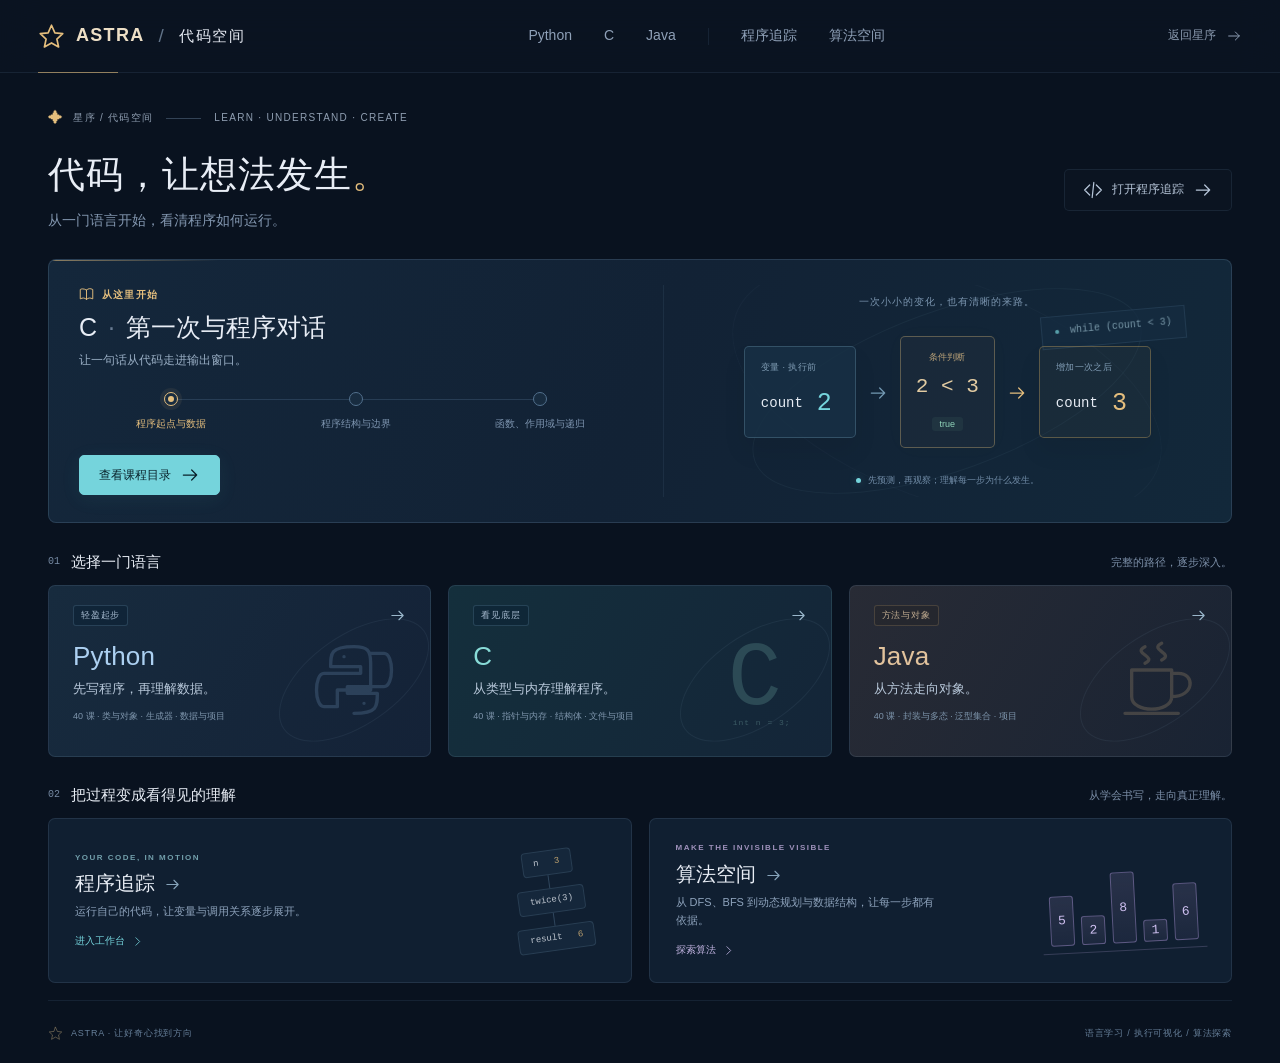
==== study/index.html @ 9f1ec838 "Publish Astra Code Space static site" ====
<!doctype html>
<html lang="zh-CN">
  <head>
    <meta charset="UTF-8" />
    <meta name="viewport" content="width=device-width, initial-scale=1" />
    <meta name="theme-color" content="#09121f" />
    <meta name="description" content="星序代码空间：沿着语言路径学习，在执行与算法可视化中理解程序。" />
    <title>代码空间 · 星序 Astra</title>
    <link rel="icon" type="image/svg+xml" href="./favicon.svg" />
    <script type="module" crossorigin src="./assets/index-DZTRa2zB.js"></script>
    <link rel="stylesheet" crossorigin href="./assets/index-Brm2Am8J.css">
  </head>
  <body>
    <a class="skip-link" href="#main-content">跳到学习内容</a>
    <div id="app"></div>
  </body>
</html>
---- study/assets/index-Brm2Am8J.css ----
:root{--bg:#09121f;--panel:#101e30;--panel-light:#16283c;--well:#0b1727;--text:#e8edf5;--soft:#b6c5d8;--muted:#8397b0;--line:#7399bf20;--cyan:#75d4dc;--mint:#91d4ba;--gold:#e4be7d;--violet:#b1a0df;--rose:#de9fbd;--sans:"Inter", "Segoe UI", "PingFang SC", "Microsoft YaHei", sans-serif;--mono:"Cascadia Code", "Consolas", "Source Code Pro", monospace}*{box-sizing:border-box}html{--lightningcss-light: ;--lightningcss-dark:initial;color-scheme:dark;scroll-behavior:smooth}body{background:var(--bg);color:var(--text);font-family:var(--sans);-webkit-font-smoothing:antialiased;margin:0;font-size:14px;line-height:1.65}button,input,select,textarea{font:inherit}button,a,input,textarea,select{-webkit-tap-highlight-color:transparent}button{cursor:pointer}button:disabled{cursor:default;opacity:.36}a{color:inherit;text-decoration:none}h1,h2,h3,p{margin:0}h1,h2,h3{font-weight:600;line-height:1.4}button{color:inherit}input,textarea,select{color:var(--text);background:var(--well);border:1px solid var(--line);border-radius:5px;outline:none;padding:10px 12px}textarea{resize:vertical}input:focus,textarea:focus,select:focus{border-color:var(--cyan);box-shadow:0 0 0 3px #68cdd513}input::placeholder,textarea::placeholder{color:#6e8199}select{cursor:pointer}pre,code{font-family:var(--mono)}pre{white-space:pre-wrap;overflow-wrap:anywhere}button:focus-visible,a:focus-visible,summary:focus-visible{outline:2px solid var(--cyan);outline-offset:4px}[hidden]{display:none!important}::selection{color:#fff;background:#5cc8d44d}::-webkit-scrollbar{width:7px;height:7px}::-webkit-scrollbar-track{background:0 0}::-webkit-scrollbar-thumb{background:#3a4e665e;border-radius:4px}::-webkit-scrollbar-thumb:hover{background:#617c9899}.icon{vertical-align:middle;flex-shrink:0;width:20px;height:20px;display:inline-block}.button{white-space:nowrap;border:1px solid #0000;border-radius:5px;justify-content:center;align-items:center;gap:9px;min-height:42px;padding:10px 18px;font-weight:500;line-height:1.3;transition:background .18s,border-color .18s,color .18s,transform .18s;display:inline-flex}.button:hover:not(:disabled){transform:translateY(-1px)}.button:active:not(:disabled){transform:translateY(0)}.primary{background:var(--cyan);border-color:var(--cyan);color:#09222b;box-shadow:0 4px 20px #53c5cd13}.primary:hover:not(:disabled){background:#8fe3e6;border-color:#8fe3e6}.quiet{border-color:var(--line);color:var(--soft);background:#ffffff03}.quiet:hover:not(:disabled){color:var(--text);background:#a3d5f008;border-color:#7aa8c563}.gold-button{background:var(--gold);border-color:var(--gold);color:#2c2415}.gold-button:hover:not(:disabled){background:#f1d297}.small{gap:6px;min-height:35px;padding:8px 11px;font-size:12px}.small .icon{width:16px;height:16px}.icon-button{border-color:var(--line);background:0 0;min-width:35px;padding:8px}.text-action,.text-link{color:var(--cyan);background:0 0;border:0;align-items:center;gap:7px;padding:0;font-size:13px;line-height:1.6;display:inline-flex}.text-action:hover,.text-link:hover{color:#b5f1f0}.text-action .icon,.text-link .icon{width:15px;height:15px}.eyebrow{letter-spacing:1.2px;color:var(--muted);text-transform:uppercase;align-items:center;gap:8px;font-size:10px;font-weight:600;display:flex}.eyebrow .icon{width:15px;height:15px}.gold{color:var(--gold)}.violet{color:var(--violet)}.truth{color:var(--mint)}.falsehood{color:var(--rose)}.muted{color:var(--muted)}.small-copy{font-size:12px}.skip-link{z-index:100;background:var(--cyan);color:#000;padding:10px;position:fixed;top:-60px;left:15px}.skip-link:focus{top:10px}.app-header{border-bottom:1px solid var(--line);z-index:30;-webkit-backdrop-filter:blur(20px);backdrop-filter:blur(20px);background:#0b1422ef;justify-content:space-between;align-items:center;gap:20px;height:73px;padding:0 38px;display:flex;position:sticky;top:0}.app-header:after{content:"";background:var(--gold);opacity:.6;width:80px;height:1px;position:absolute;bottom:-1px;left:38px}.brand{white-space:nowrap;letter-spacing:1.3px;align-items:center;gap:11px;display:flex}.brand>.icon{width:27px;height:27px;color:var(--gold)}.brand>span{color:#eddfc6;font-size:18px;font-weight:600}.brand>i{color:#617388;margin:0 3px;font-size:19px;font-style:normal;font-weight:300}.brand>strong{letter-spacing:1.5px;font-size:15px;font-weight:500}.primary-nav{align-items:center;gap:32px;height:100%;display:flex}.primary-nav>a{color:#8fa1b8;white-space:nowrap;align-items:center;gap:5px;height:100%;font-size:14px;font-weight:500;display:flex;position:relative}.primary-nav>a:hover,.primary-nav>a.active{color:var(--text)}.primary-nav>a.active:after{content:"";background:var(--cyan);height:2px;position:absolute;bottom:0;left:0;right:0}.primary-nav>a[data-nav=python].active:after{background:var(--gold)}.primary-nav>a[data-nav=java].active:after{background:#dfaa85}.primary-nav>a[data-nav=algorithms].active:after{background:var(--gold)}.nav-separator{background:var(--line);width:1px;height:17px;margin-left:0}.nav-planned{color:#768ba1;letter-spacing:0;border:1px solid #5367804f;padding:0 3px;font-size:8px;line-height:14px}.return-astra{color:#8b9bb0;white-space:nowrap;align-items:center;gap:10px;font-size:12px;display:flex}.return-astra:hover{color:var(--text)}.return-astra .icon{width:16px;height:16px}#main-content:focus{outline:none}.breadcrumb{color:#8195b0;letter-spacing:.3px;flex-wrap:wrap;align-items:center;gap:9px;font-size:11px;display:flex}.breadcrumb>a:hover{color:var(--cyan)}.breadcrumb>span:nth-child(2n){color:#42536b}.page-enter{animation:.35s both page-appear}.pane{background:var(--panel);border:1px solid var(--line);border-radius:7px;min-width:0;overflow:hidden}.pane-heading{border-bottom:1px solid var(--line);color:#c2d1e3;justify-content:space-between;align-items:center;gap:9px;min-height:47px;padding:12px 17px;font-size:12px;font-weight:500;display:flex}.pane-heading>span{align-items:center;gap:8px;display:flex}.pane-heading .icon{color:#809ab4;width:16px;height:16px}.pulse-dot{background:var(--cyan);border-radius:50%;flex-shrink:0;width:5px;height:5px;display:inline-block;box-shadow:0 0 8px #76d9e84f}.notice-inline{color:var(--gold);border-left:2px solid var(--gold);background:#d2ac6b09;align-items:center;gap:8px;margin:15px 0;padding:11px 15px;font-size:12px;display:flex}#toast{opacity:0;color:var(--text);z-index:90;pointer-events:none;background:#24364c;border:1px solid #6d9bb565;border-radius:7px;padding:13px 22px;transition:all .2s;position:fixed;bottom:30px;left:50%;transform:translate(-50%,20px);box-shadow:0 10px 35px #0005}#toast.visible{opacity:1;transform:translate(-50%)}@keyframes page-appear{0%{opacity:0;transform:translateY(7px)}to{opacity:1;transform:translateY(0)}}@keyframes data-change{0%{background:#e5bd7733;box-shadow:0 0 0 1px #e5bd7755}to{background:#dfbc7510;box-shadow:0 0 0 1px #dfbc7520}}@media (min-width:1800px){body{font-size:15px}.app-header{padding:0 60px}.primary-nav{gap:44px}}@media (max-width:1100px){.app-header{gap:15px;padding:0 20px}.primary-nav{gap:20px}.brand>strong{font-size:13px}.brand{gap:7px}.return-astra{font-size:11px}.nav-planned{display:none}}@media (max-width:800px){.app-header{padding:0 15px}.brand>strong,.brand>i{display:none}.primary-nav{gap:14px}.primary-nav>a{font-size:12px}.return-astra{display:none}}@media (prefers-reduced-motion:reduce){*,:before,:after{scroll-behavior:auto!important;transition-duration:.01ms!important;animation-duration:.01ms!important}html{scroll-behavior:auto}}.home-page{max-width:1580px;margin:auto;padding:33px 48px 0}.home-kicker{color:#8f9eb1;letter-spacing:1.3px;align-items:center;gap:9px;font-size:10px;display:flex}.tiny-star{color:var(--gold);font-size:15px}.kicker-line{opacity:.6;background:#50657c;width:35px;height:1px;margin:0 4px}.home-heading{justify-content:space-between;align-items:center;margin:18px 0 27px;display:flex}.home-heading h1{letter-spacing:1px;font-size:37px;font-weight:500}.home-heading h1>span{color:var(--gold)}.home-heading p{color:var(--muted);margin-top:8px;font-size:14px}.home-heading>.button{font-size:12px}.continue-panel{background:linear-gradient(112deg,#14273b 0%,#122235 50%,#12283a 100%);border:1px solid #88abc830;border-radius:8px;grid-template-columns:1.08fr 1fr;min-height:253px;display:grid;position:relative;overflow:hidden}.continue-panel:before{content:"";background:linear-gradient(90deg,#e4be7d96,#0000);width:170px;height:1px;position:absolute;top:0;left:0}.continue-copy{padding:27px 30px}.continue-copy h2{margin-top:7px;font-size:25px;font-weight:500}.continue-copy h2>span{color:#687b92;padding:0 4px;font-weight:300}.continue-copy>p{color:#99aec4;margin-top:6px;font-size:12px}.learning-progress{max-width:555px;margin:21px 0 23px;display:flex}.path-node{color:#7d94af;white-space:nowrap;flex-direction:column;flex:1;align-items:center;gap:10px;font-size:10px;display:flex;position:relative}.path-node:before{content:"";background:#47637f66;height:1px;position:absolute;top:7px;left:50%;right:-50%}.path-node:last-child:before{display:none}.path-node.current{color:var(--gold)}.path-node:hover{color:var(--text)}.path-dot{z-index:1;background:#182c40;border:1px solid #52708d;border-radius:50%;justify-content:center;align-items:center;width:14px;height:14px;display:flex}.current .path-dot{border-color:var(--gold);box-shadow:0 0 0 4px #dfbd7413}.path-dot i{background:var(--gold);border-radius:50%;width:6px;height:6px}.continue-copy>.button{min-height:38px;padding:9px 19px;font-size:12px}.continue-copy>.text-link{color:#94a9bd;margin-left:18px;font-size:11px}.hero-visual{border-left:1px solid #81a7c518;flex-direction:column;justify-content:center;align-items:center;gap:25px;margin:25px 0;padding:8px 20px;display:flex;position:relative;overflow:hidden}.visual-caption{letter-spacing:1px;color:#7a94ae;z-index:2;font-size:10px}.floating-code{font-family:var(--mono);color:#a2c6d6;opacity:.7;background:#142b40;border:1px solid #6e9abc35;padding:7px 13px;font-size:10px;position:absolute;top:26px;right:45px;transform:rotate(-5deg)}.code-dot{background:var(--cyan);border-radius:50%;width:4px;height:4px;margin-right:5px;display:inline-block}.hero-flow{z-index:1;align-items:center;gap:12px;display:flex}.flow-value{background:#183145cf;border:1px solid #729db452;border-radius:5px;min-width:112px;padding:13px 16px;box-shadow:0 14px 24px #0001}.flow-value>small{color:#819db5;letter-spacing:.4px;margin-bottom:8px;font-size:9px;display:block}.flow-value>b{font-family:var(--mono);align-items:center;gap:14px;font-size:14px;font-weight:400;display:flex}.flow-value em{color:var(--cyan);font-size:25px;font-style:normal;font-weight:500}.next-value{background:#a78b4f0c;border-color:#b79a5b6b}.next-value em{color:var(--gold)}.flow-condition{text-align:center;background:#e4be7d08;border:1px solid #e1bf7b57;border-radius:5px;min-width:95px;padding:13px 15px;box-shadow:0 0 25px #e4be7d05}.flow-condition small{color:#b8a078;font-size:9px;display:block}.flow-condition>b{color:#e2cba2;font-size:21px;font-family:var(--mono);margin:6px 0;font-weight:500;display:block}.flow-condition>span{color:var(--mint);background:#83c7b012;border-radius:3px;padding:2px 8px;font-size:9px}.flow-connector{color:#7399b3}.flow-connector.gold{color:var(--gold)}.hero-flow-bottom{color:#718ca7;z-index:1;align-items:center;gap:7px;font-size:9px;display:flex}.orbit{pointer-events:none;border:1px solid #94b8cf10;border-radius:50%;width:410px;height:160px;position:absolute;transform:rotate(-20deg)}.orbit-two{border-color:#94b8cf08;width:450px;height:220px;transform:rotate(20deg)}.home-section{margin-top:28px}.section-heading{justify-content:space-between;align-items:center;margin-bottom:13px;display:flex}.section-heading h2{align-items:center;gap:11px;font-size:15px;font-weight:500;display:flex}.section-heading h2>span{font-family:var(--mono);color:#768aa3;font-size:10px}.section-heading p{color:#7b8ea7;font-size:11px}.language-cards{grid-template-columns:repeat(3,1fr);gap:17px;display:grid}.language-card{background:linear-gradient(120deg,#16273a 0%,#132136 100%);border:1px solid #87a9c725;border-radius:7px;min-height:172px;padding:19px 24px;transition:transform .2s,border-color .2s,box-shadow .2s;position:relative;overflow:hidden}.language-card:hover{border-color:#81bdd278;transform:translateY(-4px);box-shadow:0 10px 30px #0002}.language-card.python{background:linear-gradient(120deg,#172b3e,#142237)}.language-card.java{background:linear-gradient(120deg,#282b35,#192333)}.language-card.c{background:linear-gradient(120deg,#142f3c,#142538)}.language-card-top{z-index:2;justify-content:space-between;align-items:center;display:flex;position:relative}.language-card-top>.icon{color:#9bb8cc;width:17px;height:17px}.language-tag{letter-spacing:.8px;color:#a9bdd2;background:#08203266;border:1px solid #7296b540;border-radius:3px;padding:2px 7px;font-size:9px;display:inline-block}.java .language-tag{color:#c1ac91;background:#28251e44;border-color:#b296693d}.language-card h3{letter-spacing:.2px;z-index:1;margin-top:12px;font-size:26px;font-weight:500;position:relative}.language-card.python h3{color:#acd0f1}.language-card.c h3{color:#88dbd7}.language-card.java h3{color:#e2c39d}.language-card>p{color:#b8c8da;z-index:1;margin-top:3px;font-size:13px;position:relative}.card-detail{color:#7e95ac;z-index:1;margin-top:10px;font-size:9px;display:block;position:relative}.card-graphic{pointer-events:none;color:#83aeda35;justify-content:center;align-items:center;width:132px;height:130px;display:flex;position:absolute;bottom:11px;right:10px}.card-graphic>.icon{stroke-width:1px;width:80px;height:80px}.java .card-graphic{color:#d2b28138}.c-letter{font-size:90px;font-family:var(--mono);color:#7cbfb43b;font-weight:500;line-height:1;position:relative}.c-letter>span{letter-spacing:1px;white-space:nowrap;color:#8ac1bb55;font-size:8px;position:absolute;bottom:-2px;left:5px}.graphic-orbit{border:1px solid #8ebaca15;border-radius:50%;position:absolute;inset:20px -20px;transform:rotate(-35deg)}.tools-section{margin-top:27px}.tool-cards{grid-template-columns:1fr 1fr;gap:17px;display:grid}.tool-card{background:#101f31;border:1px solid #84a5c126;border-radius:7px;justify-content:space-between;align-items:center;min-height:147px;padding:22px 26px;transition:border-color .2s,background .2s;display:flex;position:relative;overflow:hidden}.tool-card:hover{background:#14273b;border-color:#8cacd05a}.tool-card .eyebrow{letter-spacing:1.5px;font-size:8px}.trace-tool .eyebrow{color:#729fab}.algo-tool .eyebrow{color:#9e91bb}.tool-card h3{margin:5px 0;font-size:20px;font-weight:500}.tool-card h3>.icon{color:#87a4bb;width:17px;height:17px;margin-left:9px}.tool-card p{color:#8ea3bc;max-width:260px;font-size:11px}.tool-link{color:var(--cyan);align-items:center;gap:6px;margin-top:13px;font-size:10px;display:inline-flex}.tool-link>.icon{width:13px;height:13px}.algo-tool .tool-link{color:#c1b3e0}.mini-trace-art{opacity:.8;font-family:var(--mono);flex-direction:column;align-items:center;gap:0;margin:0 14px 0 8px;display:flex;transform:rotate(-8deg)}.mini-trace-art>span{white-space:nowrap;background:#24415755;border:1px solid #7398b540;border-radius:4px;padding:4px 11px;font-size:9px}.mini-trace-art>span>b{color:var(--gold);margin-left:10px;font-weight:500}.mini-trace-art>i{background:#749cbb66;width:1px;height:13px}.mini-bars{border-bottom:1px solid #a294c144;align-items:flex-end;gap:7px;min-width:150px;height:100px;margin-left:14px;padding:0 8px 7px;display:flex;transform:rotate(-3deg)}.mini-bars>span{height:var(--bar-h);width:24px;font-family:var(--mono);color:#cfc0f1;background:linear-gradient(#8b7cac33,#6f649122);border:1px solid #bca2e85f;border-radius:3px;justify-content:center;align-items:center;font-size:13px;transition:transform .4s;display:flex}.tool-card:hover .mini-bars>span{transition-delay:var(--delay);transform:translateY(-5px)}.home-footer{border-top:1px solid var(--line);letter-spacing:.8px;color:#667f99;justify-content:space-between;align-items:center;gap:20px;margin-top:17px;padding:25px 0 22px;font-size:9px;display:flex}.home-footer>span{align-items:center;gap:8px;display:flex}.home-footer .icon{color:#b19b7580;width:15px;height:15px}@media (min-width:1800px){.home-page{padding-top:45px}.home-heading{margin:24px 0 33px}.continue-panel{min-height:275px}.continue-copy{padding:32px 36px}.language-card{min-height:188px}.tool-card{min-height:170px}.home-section{margin-top:33px}}@media (max-width:1200px){.home-page{padding:28px 28px 0}.hero-visual{padding:8px 12px}.flow-value{min-width:85px;padding:11px}.flow-condition{min-width:78px;padding:10px}.hero-flow{gap:6px}.flow-connector .icon{width:16px}.continue-copy{padding:24px}.continue-copy>.text-link{margin-left:10px}.card-graphic{right:-20px}.mini-bars{gap:5px;min-width:120px}.tool-card{padding:20px}.floating-code{top:10px;right:20px}}@media (max-width:960px){.continue-panel{grid-template-columns:1.1fr .9fr}.hero-flow{transform:scale(.85)}.hero-visual{gap:20px;padding:0}.visual-caption{font-size:8px}.floating-code{display:none}.hero-flow-bottom{font-size:8px}.home-heading h1{font-size:31px}.home-page{padding:26px 22px 0}.language-card{padding:18px}.card-graphic{opacity:.7}.mini-bars{display:none}.tool-card p{font-size:11px}}.lesson-shell{grid-template-columns:minmax(0,1fr);align-items:start;max-width:1480px;min-height:calc(100vh - 73px);margin:auto;padding:clamp(16px,2.5vw,36px);display:grid}.lesson-shell.comparison-open{grid-template-columns:minmax(0,1fr) 340px;gap:24px}.lesson-page{min-width:0;padding-top:5px}.lesson-title-row{justify-content:space-between;align-items:center;gap:15px;margin-top:20px;display:flex}.lesson-title-row h1{letter-spacing:.5px;margin-top:6px;font-size:29px;font-weight:500}.lesson-title-row p{color:#8ca1b9;margin-top:7px;font-size:12px}.lesson-title-row .eyebrow{color:#80b9c7;font-size:9px}.compare-open{min-height:35px;padding:8px 12px;font-size:11px}.compare-open .icon{width:15px;height:15px}.lesson-tabs{border-bottom:1px solid var(--line);align-items:center;gap:20px;min-height:41px;margin:25px 0 19px;display:flex}.lesson-tabs>button{color:#627e99;font-family:var(--mono);background:0 0;border:0;border-bottom:2px solid #0000;align-items:center;gap:8px;padding:10px 1px 11px;font-size:10px;display:flex}.lesson-tabs>button>span{font-family:var(--sans);color:#93a8be;font-size:12px}.lesson-tabs>button.selected{border-color:var(--gold);color:#e4be7d}.lesson-tabs>button.selected>span{color:#e9d4b0}.lesson-introduction{border:1px solid var(--line);background:linear-gradient(135deg,#132b3e,#152236);border-radius:7px;min-height:425px;padding:35px}.lesson-introduction h2{max-width:600px;margin-top:20px;font-size:24px;line-height:1.8}.lesson-introduction p{color:var(--soft);max-width:720px;margin-top:20px;font-size:14px;line-height:2}.understand-sequence{color:#819fb7;align-items:center;gap:16px;margin:35px 0;font-size:11px;display:flex}.understand-sequence>span{align-items:center;gap:8px;display:flex}.understand-sequence>.icon{width:15px;height:15px}.understand-sequence>span>.icon{width:20px;height:20px;color:var(--cyan)}.lesson-experiment{background:#6eb9c106;border-left:2px solid #6eb9c15c;flex-wrap:wrap;align-items:center;gap:15px;margin-top:16px;padding:16px 19px;display:flex}.lesson-experiment>span{color:#8ac0c7;flex-shrink:0;align-items:center;gap:7px;font-size:10px;display:flex}.lesson-experiment>span>.icon{width:14px;height:14px}.lesson-experiment>p{color:#9aadc2;flex:1;min-width:230px;font-size:11px}.lesson-experiment>.text-action{font-size:10px}.lesson-footer{border-top:1px solid var(--line);align-items:center;gap:12px;margin-top:25px;padding-top:20px;display:flex}.lesson-footer>span{color:#607d98;font-size:9px}.lesson-footer>a{margin-left:auto;font-size:11px}.mark-understood{min-height:36px;font-size:11px}.mark-understood .icon{color:#8cb8aa;width:14px;height:14px}.mark-understood[aria-pressed=true]{color:var(--mint);background:#84c3aa08;border-color:#84c3aa50}.prediction-card{background:#bfa16d08;border:1px solid #b89e703b;border-radius:6px;margin-bottom:17px;padding:17px 19px}.prediction-card>div:first-child{align-items:flex-start;gap:12px;display:flex}.prediction-card>div>.icon{color:var(--gold);width:18px;height:18px}.prediction-card b{color:#dbc69e;font-size:12px;font-weight:500}.prediction-card p{color:#a6b6c8;margin-top:4px;font-size:12px}.prediction-card>label{color:#9caec2;align-items:center;gap:17px;margin-top:13px;font-size:11px;display:flex}.prediction-input{flex:1;max-width:440px;padding:8px 11px;font-size:12px}.prediction-feedback{color:var(--soft);align-items:center;gap:13px;margin-top:9px;font-size:11px;display:flex}.prediction-feedback .icon{width:13px;height:13px;margin-right:5px}.prediction-feedback>code{color:var(--gold);font-size:11px}.comparison-drawer{background:#112236;border:1px solid #6fa8b954;border-radius:7px;min-width:0;position:sticky;top:101px;overflow:hidden}.comparison-header{padding:22px 21px 16px;position:relative}.comparison-header>.button{color:#86a0b8;border:none;position:absolute;top:13px;right:13px}.comparison-header .eyebrow{color:#728da5;letter-spacing:1.5px;font-size:8px}.comparison-header h2{letter-spacing:1px;margin-top:11px;font-size:23px;font-weight:500;line-height:1.7}.comparison-language-tabs{gap:6px;padding:0 19px 17px;display:flex}.comparison-language-tabs>button{border:1px solid var(--line);color:#8fa6be;background:#162c40;border-radius:4px;align-items:center;gap:5px;padding:8px 9px;font-size:10px;display:flex}.comparison-language-tabs>button>.icon{width:13px;height:13px}.comparison-language-tabs>button>b{font-size:15px;font-weight:500;line-height:14px}.comparison-language-tabs>button.selected{color:var(--cyan);background:#75d4dc0b;border-color:#75d4dc77}.comparison-code{border-top:1px solid var(--line);border-bottom:1px solid var(--line);background:#0a1828;max-height:350px;overflow:auto}.comparison-code .cm-editor{font-size:11px!important}.comparison-code .cm-gutters{font-size:10px}.comparison-code .cm-content{padding-top:15px;padding-bottom:15px}.comparison-code .cm-line{padding-left:0;padding-right:12px}.comparison-explanation{padding:20px}.comparison-explanation .eyebrow{letter-spacing:.5px;font-size:9px}.comparison-explanation p{color:#b3c4d6;margin-top:10px;font-size:11px;line-height:2}.comparison-explanation hr{border:0;border-top:1px solid var(--line);margin:20px 0}.comparison-footnote{color:#6e899f;margin:0 20px 22px;font-size:10px;line-height:1.9}.comparison-footnote .icon{color:#b5a17d;width:12px;height:12px;margin-right:5px}@media (min-width:1800px){.lesson-title-row h1{font-size:33px}.comparison-drawer{top:109px}}@media (max-width:1250px){.comparison-open .lesson-page:after{content:"";z-index:25;pointer-events:none;background:#0003;position:fixed;inset:73px 0 0}.lesson-footer>span{display:none}}@media (max-width:1000px){.lesson-title-row h1{font-size:26px}.lesson-tabs{gap:16px}}.trace-page{max-width:1900px;margin:auto;padding:30px 35px 15px}.trace-page-heading{justify-content:space-between;align-items:flex-end;gap:20px;margin-bottom:22px;display:flex}.trace-page-heading h1{letter-spacing:.5px;margin-top:13px;font-size:27px;font-weight:500}.trace-page-heading p{color:#819ab3;margin-top:7px;font-size:12px}.trace-context{align-items:flex-end;gap:12px;display:flex}.trace-context>label{color:#7e94ad;flex-direction:column;gap:7px;font-size:9px;display:flex}.trace-context select{background:#101f31;min-height:35px;padding:8px 28px 8px 10px;font-size:11px}.trace-context>.button{min-height:35px;padding:8px 13px;font-size:11px}.trace-context>.button .icon{width:14px;height:14px}.execution-toolbar{justify-content:space-between;align-items:center;gap:10px;min-height:39px;margin-bottom:12px;display:flex}.toolbar-caption{white-space:nowrap;color:#9bb0c7;align-items:center;gap:8px;font-size:11px;display:flex}.toolbar-caption>.icon{color:#80b8c7;width:17px;height:17px}.runtime-language{font-size:9px;font-family:var(--mono);color:#9ac4d3;background:#7cabc309;border:1px solid #7cabc33d;border-radius:3px;margin-left:8px;padding:2px 7px}.run-status{color:#7f98b2;overflow-wrap:anywhere;flex:1;margin-left:7px;font-size:10px;line-height:1.7}.run-status.has-error{color:var(--rose)}.run-actions{align-items:center;gap:7px;display:flex}.key-hint{font-family:var(--mono);opacity:.6;padding-left:7px;font-size:8px;display:inline-block}.execution-grid{grid-template-columns:minmax(280px,34fr) minmax(320px,44fr) minmax(210px,22fr);align-items:stretch;gap:13px;display:grid}.execution-grid>.pane{min-height:490px}.source-pane{background:#0c192a;flex-direction:column;display:flex}.code-editor-host{flex:1;min-height:260px;position:relative;overflow:hidden}.code-editor-host>.cm-editor{height:100%;min-height:260px;max-height:610px}.code-editor-host .cm-scroller{overflow:auto!important}.cm-editor{outline:none!important}.cm-editor.cm-focused{outline:none}.cm-editor .cm-line.execution-line{position:relative}.cm-editor .execution-before{background:#dfbe7513;box-shadow:inset 2px 0 #e4be7d}.cm-editor .execution-after{background:#75d4dc0e;box-shadow:inset 2px 0 #75d4dc}.cm-editor .execution-end{background:#8bd1b70b;box-shadow:inset 2px 0 #8bd1b766}.cm-editor .execution-before:before{content:"›";color:var(--gold);font-size:16px;position:absolute;left:-15px}.source-input{border-top:1px solid var(--line);background:#102033;padding:13px 16px 15px}.source-input>label{color:#a4b7cc;align-items:center;gap:10px;margin-bottom:8px;font-size:11px;display:flex}.source-input>label>span{color:#5e7c98;font-size:9px}.stdin{font-family:var(--mono);resize:vertical;background:#0c1829;width:100%;min-height:40px;max-height:140px;padding:8px 10px;font-size:13px;line-height:1.5;display:block}.runtime-pane{background:radial-gradient(at 60% 30%,#1b3348 0%,#14283b 40%,#112336 90%);flex-direction:column;display:flex}.runtime-pane>.pane-heading{background:#142b3e88}.scope-badge{font-size:9px;font-weight:400;color:#88adbb!important}.runtime-canvas{background-image:radial-gradient(#96bfd714 .7px,#0000 .7px);background-size:18px 18px;flex:1;min-height:300px;padding:27px 20px 55px;transition:opacity .2s;position:relative;overflow:auto}.runtime-canvas.stale{opacity:.45}.runtime-empty{text-align:center;flex-direction:column;justify-content:center;align-items:center;height:100%;min-height:320px;padding:0 15px;display:flex}.runtime-empty h3{color:#b5c7d8;letter-spacing:1px;margin-top:18px;font-size:16px;font-weight:400}.runtime-empty p{color:#6e8ca5;margin-top:12px;font-size:11px;line-height:2.1}.empty-orbit{justify-content:center;align-items:center;width:160px;height:135px;display:flex;position:relative}.empty-orbit:before{content:"";border:1px solid #719ab527;border-radius:50%;position:absolute;inset:10px 0;transform:rotate(-28deg)}.empty-orbit:after{content:"";border:1px solid #719ab51b;border-radius:50%;position:absolute;inset:30px -20px;transform:rotate(28deg)}.empty-orbit>.icon{stroke-width:1px;color:#9fb7c959;width:50px;height:50px}.empty-node{color:#9bb8c7;font-size:9px;font-family:var(--mono);z-index:1;background:#1c364a;border:1px solid #789fba45;border-radius:4px;padding:4px 11px;position:absolute}.empty-node.n1{top:13px;left:-5px}.empty-node.n2{color:#c9b88c;background:#3a3c34;border-color:#bca57245;bottom:7px;right:0}.run-summary{border-top:1px solid var(--line);color:#7490aa;background:#0f2033;gap:10px;min-height:45px;padding:12px 16px;font-size:9px;display:block;overflow:hidden}.run-summary:empty{display:none}.run-outcome{align-items:center;gap:10px;min-width:0;display:flex}.run-outcome code{white-space:pre-wrap;max-width:60%;max-height:70px;color:var(--soft);font-size:12px;overflow:auto}.run-diagnostics{border-top:1px solid var(--line);color:var(--rose);width:100%;margin-top:12px;padding-top:10px}.run-diagnostics summary{cursor:pointer;font-size:11px}.run-diagnostics pre{white-space:pre-wrap;max-height:230px;font-size:11px;line-height:1.7;overflow:auto}.runtime-engine-note{border:1px solid var(--line);color:#809fb9;background:#14283a;border-bottom:0;justify-content:space-between;align-items:center;gap:20px;padding:10px 17px;font-size:10px;display:flex;position:relative}.runtime-engine-note a{color:var(--cyan)}.runtime-engine-note details{margin-left:auto}.runtime-engine-note summary{cursor:pointer;white-space:nowrap;color:#a0b6c9}.runtime-engine-note details[open]>p{z-index:12;color:#a9c4d6;background:#192f44;border:1px solid #75d4dc66;width:min(480px,95vw);margin:0;padding:18px 20px;font-size:12px;line-height:1.9;position:absolute;top:100%;right:0;box-shadow:0 10px 35px #0008}.run-summary>code{color:#c9d9e5;white-space:pre-wrap;max-width:60%;max-height:55px;font-size:12px;overflow:auto}.success-pill,.error-pill{color:var(--mint);white-space:nowrap;border:1px solid #88bfa42d;border-radius:3px;margin-left:auto;padding:2px 5px;font-size:8px;display:inline-block}.error-pill{color:var(--rose);border-color:#bd81a33d}.stale-message{color:var(--gold);background:#e4be7d09;border-bottom:1px solid #e4be7d1c;align-items:center;gap:7px;padding:10px 13px;font-size:10px;display:flex}.stale-message>.icon{width:13px;height:13px}.scope-connection-caption{color:#708da5;justify-content:center;align-items:center;gap:7px;margin-bottom:25px;font-size:9px;display:flex}.scope-connection-caption>.icon{width:13px;height:13px}.scope-graph{justify-content:center;align-items:flex-start;gap:8px;min-width:0;display:flex}.scope-card{background:#182f43;border:1px solid #86a9c448;border-radius:6px;flex:1;min-width:165px;max-width:430px;overflow:hidden;box-shadow:0 9px 30px #0001}.scope-card.new-scope{animation:.3s both scope-enter}.scope-card.active-scope{background:linear-gradient(145deg,#3b3b342c,#1c3346);border-color:#d2b47c60}.scope-card>header{background:#28405555;border-bottom:1px solid #7c9db729;align-items:center;gap:7px;padding:13px;display:flex}.scope-card>header>h3{font-family:var(--mono);color:#b2dbe3;overflow-wrap:anywhere;font-size:14px;font-weight:400}.active-scope>header>h3{color:#e0c590}.scope-card>header>small{color:#6c8ca4;white-space:nowrap;margin-left:auto;font-size:7px}.scope-dot{background:#7eaab7;border-radius:50%;flex-shrink:0;width:4px;height:4px}.active-scope .scope-dot{background:var(--gold);box-shadow:0 0 10px #e4be7d22}.scope-variables{flex-direction:column;gap:9px;padding:10px;display:flex}.data-variable{background:#0c1e3066;border:1px solid #729ab221;border-radius:5px;min-width:0;padding:9px 11px}.data-variable.is-changed{animation:.9s forwards data-change}.data-variable:has(.array-data-cell){flex-basis:100%}.scope-variables{flex-wrap:wrap}.variable-label{flex-wrap:wrap;align-items:center;gap:8px;margin-bottom:6px;display:flex}.variable-label>span{font-family:var(--mono);color:#c5d9e7;text-overflow:ellipsis;white-space:nowrap;flex-shrink:0;max-width:100%;font-size:12px;overflow:hidden}.variable-label>small{font-family:var(--mono);color:#7798ab;background:#64889b15;border:1px solid #7c9fa21b;border-radius:3px;padding:0 4px;font-size:10px}.variable-label .object-id{color:#577a94;background:0 0;border:0;margin-left:auto;font-size:7px}.variable-value{overflow-wrap:anywhere;flex-wrap:wrap;align-items:center;gap:8px;line-height:1.6;display:flex}.variable-value>b{font-family:var(--mono);color:#dbe5ed;overflow-wrap:anywhere;white-space:pre-wrap;max-width:100%;font-size:19px;font-weight:400}.is-changed .variable-value>b{color:var(--gold)}.before-value{font-family:var(--mono);color:#6e899e;font-size:11px;text-decoration:line-through}.variable-value>.icon{color:#849b9d;width:12px;height:12px}.no-local-vars{color:#6a859b;padding:10px;font-size:10px;line-height:1.9}.call-connection{color:#a68e63;flex-direction:column;align-self:center;align-items:center;min-width:23px;display:flex}.call-connection .icon{width:19px;height:19px}.call-connection>small{color:#6f8a9e;font-size:7px}.frame-note{color:#6c8ca3;white-space:nowrap;justify-content:center;align-items:center;gap:8px;font-size:9px;display:flex;position:absolute;bottom:20px;left:16px;right:16px}.array-values{flex-wrap:wrap;gap:5px;display:flex}.array-data-cell{background:#6b99b31b;border:1px solid #8bbad04a;border-radius:3px;flex-direction:column;flex:1;align-items:center;min-width:30px;max-width:58px;padding:5px 7px;display:flex}.array-data-cell>b{font-family:var(--mono);color:#b9d8e7;overflow-wrap:anywhere;max-width:100%;font-size:12px;font-weight:400}.array-data-cell>small{font-family:var(--mono);color:#6389a2;margin-top:2px;font-size:7px}.condition-visual{color:#e0c793;font-family:var(--mono);background:#bca16b08;border:1px solid #c3a66b47;border-radius:5px;justify-content:center;align-items:center;gap:16px;margin:-1px 0 22px;padding:13px;font-size:15px;display:flex}.condition-visual>.icon{color:#8ca5b2;width:16px;height:16px}.condition-visual>b{font-size:16px;font-weight:400}.no-scope{text-align:center;color:#7892aa;padding:60px 0;font-size:12px}.inspector-pane{background:#101f31;flex-direction:column;display:flex}.inspector-tabs{border-bottom:1px solid var(--line);gap:10px;min-height:47px;padding:0 13px;display:flex}.inspector-tabs>button{color:#819bb2;background:0 0;border:0;border-bottom:2px solid #0000;flex:1;padding:13px 4px;font-size:11px}.inspector-tabs>button.selected{border-color:var(--gold);color:var(--gold)}.inspector-content{flex:1;max-height:600px;padding:23px 18px;overflow:auto}.inspector-content h3{margin-top:8px;font-size:15px;font-weight:500;line-height:1.6}.step-narrative{color:#aec1d5;margin-top:14px;font-size:12px;line-height:2.05}.current-statement{background:#739bb10a;border-left:2px solid #789eae5e;margin-top:20px;padding:12px}.current-statement>span{color:#7d9bb0;margin-bottom:8px;font-size:9px;display:block}.current-statement>code{color:#a0bdce;white-space:pre-wrap;overflow-wrap:anywhere;font-size:11px}.teaching-note{color:#809ab1;margin-top:20px;font-size:10px;line-height:2}.inspector-note{border-top:1px solid var(--line);color:#65849e;margin:auto 15px 19px;padding:13px 10px 0;font-size:9px;line-height:2}.inspector-note>.icon{width:12px;height:12px;margin-right:4px}.inspect-scope{margin-bottom:20px}.inspect-scope>h3{font-family:var(--mono);color:#85bdc6;margin-bottom:10px;font-size:12px}.inspect-variable{border-bottom:1px solid var(--line);justify-content:space-between;gap:10px;padding:10px 0;font-size:11px;display:flex}.inspect-variable>span{font-family:var(--mono);overflow-wrap:anywhere;min-width:0}.inspect-variable small{color:#5e8199;font-size:8px;display:block}.inspect-variable>code{color:#d6bc88;white-space:pre-wrap;overflow-wrap:anywhere;max-width:65%;font-size:11px}.stdout{border:1px solid var(--line);color:#b9dbc9;background:#0b1728;border-radius:4px;min-height:150px;margin:14px 0 12px;padding:12px;font-size:12px;line-height:1.9}.inspector-empty>.icon{color:#5e809b;width:25px;height:25px;margin-bottom:10px}.inspector-empty p{color:#7893ad;margin-top:12px;font-size:11px;line-height:2}.playback-dock{z-index:8;background:#122337;border:1px solid #769db43b;border-radius:6px;align-items:center;gap:17px;margin-top:13px;padding:13px 15px;display:flex;position:sticky;top:73px}.step-buttons{align-items:center;gap:7px;display:flex}.step-buttons>.button{min-height:33px;padding:8px 10px;font-size:12px}.step-buttons>.button .icon{width:15px;height:15px}.step-buttons>.button:not(.gold-button){color:#9eb8cc;background:#0b1b2e;border-color:#809db335}.step-buttons>.button:hover:not(:disabled):not(.gold-button){color:var(--text);border-color:#83b9c878}.seek-area{flex:1;min-width:65px}.seek-description{color:#7f9cb4;justify-content:space-between;align-items:center;gap:10px;margin-bottom:8px;font-size:10px;display:flex}.step-count{font-family:var(--mono);color:#a0b7cd;white-space:nowrap;font-size:10px}.seek-area>input[type=range]{appearance:none;cursor:pointer;width:100%;height:3px;box-shadow:none;background:#45617b;border:0;border-radius:2px;padding:0;display:block}.seek-area>input[type=range]::-webkit-slider-thumb{appearance:none;background:var(--gold);border:2px solid #20364d;border-radius:50%;width:11px;height:11px;box-shadow:0 0 0 1px #cbb27670}.speed-label{color:#7b96ad;align-items:center;gap:7px;font-size:9px;display:flex}.speed-label>select,.algorithm-speed{font-family:var(--mono);background:#0b1c2f;border-color:#769cb241;min-height:31px;padding:6px 8px;font-size:10px}.comparison-toggle{font-size:10px}.trace-markers{flex-wrap:wrap;justify-content:center;gap:8px;margin-top:12px;display:flex}.trace-markers>button{color:#627f9b;background:0 0;border:0;align-items:center;gap:5px;padding:3px 6px;font-size:9px;transition:color .15s;display:flex}.trace-markers>button>span{background:#617f9b;border-radius:50%;width:3px;height:3px}.trace-markers>button>small{font-family:var(--mono);color:#4e6c87;font-size:8px}.trace-markers>button.selected,.trace-markers>button:hover{color:var(--gold)}.trace-markers>button.selected>span{background:var(--gold)}.workspace-footnote{color:#526f8a;justify-content:space-between;align-items:center;gap:20px;margin-top:17px;padding:0 5px;font-size:9px;display:flex}.workspace-footnote>span{align-items:center;gap:7px;display:flex}.workspace-footnote .icon{width:13px;height:13px}.compact .execution-grid{grid-template-columns:minmax(230px,1fr) minmax(230px,1fr);gap:12px}.compact .execution-grid>.pane{min-height:365px}.compact .inspector-pane{display:none}.compact .code-editor-host{min-height:220px}.compact .cm-editor{min-height:220px;max-height:430px;font-size:12px!important}.compact .runtime-canvas{min-height:260px;padding:21px 13px 50px}.compact .scope-graph{flex-direction:column;align-items:stretch;gap:9px}.compact .scope-card{min-width:0;max-width:none}.compact .scope-card>header{padding:8px 11px}.compact .scope-card>header h3{font-size:12px}.compact .scope-variables{flex-flow:wrap;padding:8px;display:flex}.compact .data-variable{flex:1;min-width:100px;padding:8px}.compact .variable-value>b{font-size:16px}.compact .variable-label>span{font-size:11px}.compact .call-connection{flex-direction:row;gap:6px;min-height:12px;font-size:9px}.compact .call-connection>.icon{width:13px;height:13px;transform:rotate(90deg)}.compact .scope-connection-caption{margin-bottom:13px;font-size:8px}.compact .frame-note{font-size:8px;bottom:15px}.compact .runtime-empty{min-height:250px}.compact .runtime-empty .empty-orbit{height:120px;transform:scale(.8)}.compact .runtime-empty h3{margin-top:3px;font-size:13px}.compact .runtime-empty p{font-size:10px}.compact .run-status{font-size:9px}.compact .key-hint{display:none}.compact .run-summary>span:first-child{font-size:8px}.compact .playback-dock{gap:12px;padding:11px 12px}.compact .comparison-toggle{padding:8px;font-size:9px}.compact .speed-label{gap:0;font-size:0}.compact .step-extra{display:none}.compact .trace-markers{margin-top:8px}.run-comparison{background:#8b7eaa07;border:1px solid #aa9cc842;border-radius:5px;margin-top:14px;padding:17px 20px}.compare-heading{color:#b4a3d3;align-items:center;gap:8px;font-size:12px;display:flex}.compare-heading>.icon{width:15px;height:15px}.compare-heading>span{color:#788caa;margin-left:8px;font-size:9px}.result-pair{justify-content:center;align-items:center;gap:23px;margin-top:14px;display:flex}.result-pair>div{background:#1c2b3c;border:1px solid #9c90be30;border-radius:4px;flex-wrap:wrap;flex:1;align-items:center;gap:12px;padding:13px 18px;display:flex}.result-pair small{color:#899eb7;font-size:10px}.result-pair strong{font-family:var(--mono);color:#e5cc9f;font-size:20px;font-weight:400}.result-pair span{color:#6c84a2;margin-left:auto;font-size:9px}.result-pair>.icon{color:#8e82aa;width:18px;height:18px}@keyframes scope-enter{0%{opacity:.5;transform:translateY(4px)}to{opacity:1;transform:translateY(0)}}@media (min-width:1800px){.trace-page{padding:35px 45px 20px}.trace-page-heading h1{font-size:31px}.execution-grid>.pane{min-height:570px}.code-editor-host>.cm-editor{max-height:720px}.runtime-canvas{padding:35px 30px 60px}.variable-value>b{font-size:24px}.scope-card{min-width:200px}.scope-card>header{padding:17px}.scope-variables{gap:13px;padding:13px}.data-variable{padding:13px}.scope-graph{gap:13px}.compact .execution-grid>.pane{min-height:430px}}@media (max-width:1250px){.trace-page{padding:24px}.trace-page-heading h1{font-size:24px}.execution-grid{grid-template-columns:minmax(260px,36fr) minmax(290px,41fr) minmax(190px,23fr);gap:10px}.scope-graph{flex-direction:column;align-items:stretch}.scope-card{max-width:none}.call-connection{flex-direction:row;gap:5px}.call-connection>.icon{width:13px;height:13px;transform:rotate(90deg)}.scope-card>header{padding:10px 13px}.scope-variables{flex-flow:wrap}.data-variable{flex:1;min-width:90px}.variable-value>b{font-size:16px}.runtime-canvas{padding:20px 15px 50px}.key-hint{display:none}.toolbar-caption{font-size:10px}.runtime-language{margin-left:0}.step-buttons>.button{padding:8px;font-size:9px}.playback-dock{gap:12px}.run-actions .small{font-size:10px}.compact .execution-toolbar{flex-wrap:wrap}.compact .run-status{flex-basis:100%;order:3;padding:0 1px}.compact .scope-badge{font-size:8px}.compact .playback-dock{gap:8px}.compact .comparison-toggle{font-size:0}.compact .comparison-toggle>.icon{width:15px;height:15px}.compact .frame-note{font-size:7px}.workspace-footnote{font-size:8px}.trace-context{gap:7px}.trace-context>label{font-size:8px}}@media (max-width:1000px){.execution-grid{grid-template-columns:1fr 1fr}.inspector-pane{grid-column:1/-1;display:none;min-height:0!important}.trace-page-heading{align-items:flex-start}.trace-page-heading h1{font-size:22px}.trace-context{flex-wrap:wrap;max-width:330px}.trace-context>a{display:none}.full .code-editor-host .cm-editor{font-size:12px!important}.comparison-toggle{font-size:9px}.step-extra{display:none}.phase-label{font-size:8px}.playback-dock{gap:10px}.compact .step-buttons>.button{font-size:0}.compact .step-buttons>.gold-button{font-size:9px}.compact .step-buttons>.button>.icon{width:15px;height:15px}.compact .run-summary{flex-wrap:wrap;gap:6px}.compact .success-pill{font-size:7px}}.algorithm-shell{grid-template-columns:minmax(0,1fr) 290px;align-items:start;gap:25px;max-width:1850px;margin:auto;padding:28px 30px 30px;display:grid}.algorithm-parameters{border:1px solid var(--line);background:#122438;border-radius:6px;margin-bottom:14px}.algorithm-parameters>summary{color:#a9c3d8;cursor:pointer;padding:11px 15px;font-size:12px}.algorithm-parameters>summary>.icon{vertical-align:middle;width:14px;height:14px;margin-right:6px}.algorithm-input-form{border-top:1px solid var(--line);padding:20px 17px}.algorithm-input-form>label{color:#7e98b1;margin-top:12px;margin-bottom:7px;font-size:9px;display:block}.algorithm-input-form>textarea,.algorithm-input-form>input{width:100%;font-family:var(--mono);resize:vertical;font-size:12px}.algorithm-input-form>textarea{min-height:85px;max-height:170px;padding:9px 11px;line-height:1.9}.algorithm-input-form>p{color:#617d96;margin-top:9px;font-size:9px;line-height:1.9}.algorithm-input-form>.button{width:100%;min-height:36px;margin-top:15px;font-size:11px}.algorithm-input-form>.button .icon{width:14px;height:14px}.algorithm-error{color:var(--rose);margin-top:9px;font-size:10px;line-height:1.8}.algorithm-error:empty{margin:0}.algorithm-samples{padding:0 17px 23px}.algorithm-samples>span{letter-spacing:.5px;color:#5c7b96;margin-bottom:8px;font-size:8px;display:block}.algorithm-samples>button{color:#819eb9;background:0 0;border:0;border-bottom:1px solid #6d8ca213;justify-content:space-between;align-items:center;width:100%;padding:9px 0;font-size:9px;display:flex}.algorithm-samples>button>.icon{color:#617d95;width:12px;height:12px}.algorithm-main{min-width:0}.algorithm-page-heading{padding:5px 0 24px}.algorithm-page-heading>.eyebrow{letter-spacing:1.6px;margin-top:20px;font-size:8px}.algorithm-page-heading h1{letter-spacing:.5px;max-width:680px;margin-top:7px;font-size:27px;font-weight:500;line-height:1.6}.algorithm-page-heading p{color:#819cb5;margin-top:7px;font-size:12px;line-height:1.9}.algorithm-stage-pane{background:radial-gradient(at 50% 65%,#19364a77,#13273b 80%);border:1px solid #88acc83a;border-radius:7px;padding:20px 22px 15px;position:relative;overflow:hidden}.stage-caption{justify-content:space-between;align-items:center;gap:15px;font-size:10px;display:flex}.round-caption{color:#d4bb88;letter-spacing:.5px;background:#a58d5b0a;border:1px solid #ae945653;border-radius:3px;padding:4px 9px;font-size:9px}.phase-indicator{color:#7599b0;text-align:right;font-size:8px}.algorithm-stage{background-image:linear-gradient(#84a8be08 1px,#0000 1px),linear-gradient(90deg,#84a8be08 1px,#0000 1px);background-size:30px 30px;height:320px;margin-top:15px;position:relative;overflow:hidden}.stage-baseline{background:#a0c3d56e;height:1px;position:absolute;left:2%;right:2%;box-shadow:0 0 15px #82aebe1f}.bars{z-index:2;position:absolute;inset:0 3%}.bar-item{color:#c8c3e1;background:0 0;border:0;max-width:78px;height:100%;padding:0;transition:left .55s cubic-bezier(.2,.75,.3,1);position:absolute;top:0;transform:translate(-50%);outline-offset:0!important}.bar-pillar{background:linear-gradient(110deg,#b9a3e346,#8275b02e 90%);border:1px solid #b5a1dc99;border-radius:4px 4px 1px 1px;justify-content:center;align-items:center;min-height:10px;transition:background .3s,border-color .3s,opacity .3s,box-shadow .3s;display:flex;position:absolute;left:0;right:0;transform:translateY(0);box-shadow:inset 0 1px #d8c9f144,inset 3px 0 9px #e0cfff0b,5px 10px 19px #0002}.bar-pillar>b{font-family:var(--mono);text-shadow:0 1px 8px #0003;font-size:26px;font-weight:400;line-height:1;transition:transform .3s}.bar-item.active .bar-pillar{color:#d4f4f4;background:linear-gradient(110deg,#80cfd54f,#3d879536);border-color:#7ad8df;box-shadow:inset 0 1px #d3fcff44,0 0 0 1px #72d4df28,0 10px 22px #060e1c33}.bar-item.active.secondary .bar-pillar{color:#f4e5c2;background:linear-gradient(110deg,#d7b76e59,#b4914933);border-color:#e0bc76;box-shadow:inset 0 1px #ffe8b244,0 0 0 1px #e4bc7628,0 10px 22px #060e1c33}.bar-item.settled .bar-pillar{color:#b6dac9;background:linear-gradient(110deg,#83bda03b,#64967e22);border-color:#92c5ac77}.bar-item.excluded{opacity:.2}.bar-item.negative .bar-pillar{background:linear-gradient(110deg,#bd82a23b,#9e6a9022);border-color:#cc9dbb77;border-radius:1px 1px 4px 4px}.bar-index{font-family:var(--mono);color:#7292a9;text-align:center;font-size:10px;position:absolute;bottom:12px;left:0;right:0}.bar-item.active .bar-index{color:#b8d2da}.bar-item:hover .bar-pillar{border-color:#d3e2f0}.stage-arrows{z-index:1;color:#d9bb78;pointer-events:none;position:absolute;inset:0 3%}.stage-arrows svg{width:100%;height:100%;overflow:visible}.stage-arrows path[stroke]{animation:2.5s linear infinite arrow-dash}.comparison-callout{color:#e3c58e;z-index:3;white-space:nowrap;background:#22394a;border:1px solid #d1b37170;border-radius:4px;max-width:80%;padding:6px 13px;font-size:11px;position:absolute;top:2px;left:50%;transform:translate(-50%);box-shadow:0 7px 20px #0002}.stage-index-caption{color:#5e819a;text-align:center;padding-top:1px;font-size:8px}.next-preview{border-top:1px solid #769bb42c;justify-content:space-between;align-items:center;gap:15px;min-height:58px;margin-top:16px;padding-top:15px;display:flex}.next-preview>div:first-child>span:last-child{color:#7c94ac;margin-top:3px;font-size:9px;display:block}.next-preview .eyebrow{font-size:8px}.preview-array{flex-wrap:wrap;justify-content:flex-end;gap:6px;display:flex}.preview-array>span{font-size:11px;font-family:var(--mono);color:#bca8da;background:#7f68951b;border:1px solid #a38bb94d;border-radius:3px;justify-content:center;align-items:center;width:29px;height:29px;display:flex}.preview-array>span.changed{color:#e0c17e;background:#d4b57212;border-color:#d4b57277}.stage-explanation{line-height:1.9;color:#8facc1!important;align-items:center!important;gap:9px!important;font-size:10px!important;display:flex!important}.algorithm-dock{background:#12263b;border:1px solid #87a9c43d;border-radius:6px;align-items:center;gap:17px;margin-top:15px;padding:15px;display:flex}.algorithm-dock>.step-buttons .button{font-size:12px}.algo-step-count{font-family:var(--mono);color:#b7c7da;font-size:10px}.algorithm-inspector{border:1px solid var(--line);background:#101f31;border-radius:7px;flex-direction:column;min-height:calc(100vh - 135px);margin-top:0;display:flex;position:sticky;top:101px;overflow:hidden}.algorithm-inspector-tabs{border-bottom:1px solid var(--line);gap:13px;padding:0 17px;display:flex}.algorithm-inspector-tabs>button{color:#7b97b1;background:0 0;border:0;border-bottom:2px solid #0000;flex:1;padding:16px 3px 14px;font-size:12px}.algorithm-inspector-tabs>button.selected{border-color:var(--gold);color:#dbc18e}.algorithm-explanation{padding:27px 22px 24px}.algorithm-explanation>.eyebrow{font-size:9px}.algorithm-explanation>h2{overflow-wrap:anywhere;margin-top:14px;font-size:23px;font-weight:500;line-height:1.6}.algorithm-explanation>p{color:#97afc6;margin-top:14px;font-size:13px;line-height:2.05}.algorithm-phases{counter-reset:algorithm-step;grid-template-columns:minmax(0,1fr);gap:6px;margin-top:25px;display:grid}.algorithm-phases>span{color:#7f93ad;white-space:normal;background:#152c43;border:1px solid #7998b43b;border-radius:4px;padding:6px 7px;font-size:10px;line-height:1.7}.algorithm-phases>span:before{counter-increment:algorithm-step;content:"0" counter(algorithm-step);color:#b7a177;font-family:var(--mono);margin-right:10px;font-size:9px}.algorithm-phases>.icon{display:none}.algorithm-counters{border-bottom:1px solid var(--line);gap:10px;padding:0 21px 24px;display:flex}.algorithm-counters>div{background:#152a3d;border:1px solid #7ba9bf3b;border-radius:5px;flex-wrap:wrap;flex:1;justify-content:center;align-items:center;gap:5px;padding:14px 6px;display:flex}.algorithm-counters>div>span{text-align:center;color:#95adbf;flex-basis:100%;font-size:11px}.algorithm-counters>div>b{font-family:var(--mono);color:#d7bd88;font-size:22px;font-weight:400}.algorithm-counters>div>small{color:#6f8ca5;font-size:8px}.algorithm-code{border-bottom:1px solid var(--line);padding:22px 12px 13px}.algorithm-code>.eyebrow{color:#8aacc4;padding-left:9px;font-size:9px}.algorithm-code .cm-editor{font-size:10px!important}.algorithm-code .cm-gutters{font-size:9px}.algorithm-code .cm-line{padding-right:5px}.prediction-box{padding:24px 21px}.predict-toggle{width:100%;font-size:11px}.predict-toggle>.icon{color:var(--gold);width:15px;height:15px}.question-label{color:var(--gold);align-items:center;gap:7px;font-size:11px;display:flex}.question-label>.icon{width:15px;height:15px}.prediction-box>p{color:#96acc3;margin-top:11px;font-size:11px;line-height:1.9}.prediction-options{flex-wrap:wrap;gap:7px;margin-top:13px;display:flex}.prediction-options>.button{font-size:10px}.prediction-response{color:#afcbbb;background:#75c7a808;border-left:1px solid #75c7a85c;margin-top:14px;padding:10px 11px;font-size:10px;line-height:1.9}.prediction-box>.text-action{margin-top:14px;font-size:10px}.algorithm-bottom-note{color:#9bafba;border-top:1px solid var(--line);background:#ba9a6f04;margin-top:auto;padding:17px 21px;font-size:9px;line-height:1.9}.algorithm-bottom-note>.icon{width:13px;height:13px;color:var(--gold);margin-right:4px}.algorithm-bottom-note>p{color:#6e8aa1;margin-top:4px;font-size:9px}.algorithm-dock input::-webkit-slider-thumb{background:var(--gold)}@keyframes arrow-dash{to{stroke-dashoffset:-22px}}@media (min-width:1800px){.algorithm-shell{grid-template-columns:minmax(0,1fr) 340px;gap:32px;padding:35px 45px}.algorithm-page-heading h1{font-size:32px}.algorithm-stage-pane{padding:25px 30px 21px}.algorithm-stage{margin-top:25px}.algorithm-page-heading{padding-bottom:28px}.algorithm-explanation{padding:32px 25px}.algorithm-explanation>h2{font-size:27px}.algorithm-counters{padding:0 25px 28px}.algorithm-inspector{top:108px}.next-preview{min-height:80px}.algorithm-dock{padding:20px}.algorithm-inspector-tabs>button{padding:20px 3px 17px}}@media (max-width:1250px){.algorithm-shell{grid-template-columns:minmax(0,1fr) 245px;gap:17px;padding:23px 20px}.algorithm-page-heading h1{font-size:23px}.algorithm-stage-pane{padding:17px 15px 14px}.algorithm-explanation{padding:23px 17px}.algorithm-explanation>h2{font-size:21px}.algorithm-counters{gap:7px;padding:0 16px 19px}.algorithm-counters>div{gap:6px}.algorithm-phases>span{padding:6px;font-size:10px}.prediction-box{padding:22px 16px}.algorithm-dock{gap:10px;padding:12px}.algorithm-dock .step-buttons{gap:5px}.algorithm-dock .step-buttons .button{font-size:0}.algorithm-dock .step-buttons .gold-button{font-size:10px}.algorithm-dock .step-buttons .button .icon{width:15px;height:15px}.bar-item{max-width:62px}.bar-pillar>b{font-size:23px}.next-preview{gap:7px}.preview-array{gap:4px}.preview-array>span{width:24px;height:26px;font-size:10px}.stage-index-caption{font-size:7px}}@media (max-width:1000px){.algorithm-shell{grid-template-columns:minmax(0,1fr);gap:17px}.algorithm-inspector{grid-column:1;min-height:0;display:block;position:static}.algorithm-explanation{padding:20px}.algorithm-explanation>h2{font-size:19px}.algorithm-phases{max-width:350px;margin-top:18px}.algorithm-counters{max-width:350px}.algorithm-bottom-note{display:none}.algorithm-dock>.seek-area{min-width:100px}.algorithm-inspector-tabs{justify-content:flex-start}.algorithm-inspector-tabs>button{flex:0;padding:12px 20px}.stage-index-caption{font-size:8px}}.algorithm-study{background:#101e30;border:1px solid #7b9ab52e;border-radius:7px;margin-top:30px;scroll-margin-top:95px;overflow:hidden}.study-heading{border-bottom:1px solid var(--line);background:#142438;justify-content:space-between;align-items:center;gap:18px;padding:24px 25px;display:flex}.study-heading>div{align-items:center;gap:13px;display:flex}.study-heading>div>.icon{width:22px;height:22px;color:var(--gold)}.study-heading small{letter-spacing:1px;color:#8399b1;font-size:9px}.study-heading h2{letter-spacing:.4px;margin-top:3px;font-size:19px;font-weight:500}.study-heading>a{color:#85bbc7;white-space:nowrap;align-items:center;gap:6px;font-size:10px;display:flex}.study-heading>a>.icon{width:13px;height:13px}.study-tabs{border-bottom:1px solid var(--line);background:#0e1d2e;align-items:center;gap:23px;padding:0 25px;display:flex}.study-tabs>button{color:#8ea4bd;white-space:nowrap;background:0 0;border:0;border-bottom:2px solid #0000;padding:15px 0 13px;font-size:12px}.study-tabs>button.selected{border-color:var(--gold);color:var(--gold)}.study-content{min-height:310px;padding:26px}.study-eyebrow{letter-spacing:.7px;color:#87c1c7;margin-bottom:7px;font-size:10px}.study-content h3{color:#d8e3ef;font-size:20px;font-weight:500;line-height:1.7}.study-content p{color:#9cb1c8;overflow-wrap:anywhere;margin-top:12px;font-size:13px;line-height:2.1}.study-prerequisite{color:#7798af;background:#6b99ad08;border:1px solid #6b99ad22;border-radius:4px;align-items:center;gap:8px;margin-top:18px;padding:10px 12px;font-size:11px;display:flex}.study-prerequisite>.icon{width:15px;height:15px}.study-process{grid-template-columns:repeat(3,minmax(0,1fr));gap:10px;margin:26px 0;padding:0;list-style:none;display:grid}.study-process>li{background:#182c40;border:1px solid #729ab02f;border-radius:4px;align-items:flex-start;gap:8px;padding:15px 13px;display:flex}.study-process>li>span{font-family:var(--mono);color:#d8be89;font-size:10px;line-height:1.9}.study-process b{color:#b4c9dc;font-size:12px;font-weight:400;line-height:1.9}.algorithm-invariant{border-left:2px solid var(--gold);background:#d3b57308;padding:15px 17px}.algorithm-invariant>span{color:#d1b77f;align-items:center;gap:7px;font-size:11px;display:flex}.algorithm-invariant .icon{width:14px;height:14px}.algorithm-invariant p{margin-top:8px;font-size:12px}.study-experiment{border-top:1px solid var(--line);justify-content:space-between;align-items:center;gap:18px;margin-top:26px;padding-top:24px;display:flex}.study-experiment small{color:#829cb4;font-size:9px}.study-experiment h4{color:#d0ddea;margin:4px 0 0;font-size:15px;font-weight:500}.study-experiment p{max-width:460px;margin-top:7px;font-size:11px}.study-experiment>.button{min-height:36px;padding:9px 12px;font-size:11px}.study-experiment .icon{width:15px;height:15px}.complexity-metrics{grid-template-columns:repeat(4,minmax(0,1fr));gap:10px;margin:20px 0;display:grid}.complexity-metrics>div{background:#182b3f;border:1px solid #7d9ebb32;border-radius:4px;min-width:0;padding:14px 12px}.complexity-metrics span{color:#819ab3;font-size:10px;display:block}.complexity-metrics b{font-size:16px;font-family:var(--mono);color:#dcc18d;white-space:nowrap;margin-top:6px;font-weight:400;display:block}.stability-note{background:#a999c107;border:1px solid #a999c144;border-radius:4px;margin:22px 0;padding:15px 17px}.stability-note>span{color:#8c9db6;font-size:10px;display:block}.stability-note>b{color:#cbb8e4;margin-top:5px;font-size:13px;font-weight:400;display:block}.stability-note>p{margin-top:9px;font-size:11px}.study-content .pitfalls-title{margin-top:26px;font-size:16px}.algorithm-pitfalls{color:#a4b9cf;margin:12px 0 0;padding-left:19px;font-size:12px;line-height:2.05}.algorithm-pitfalls>li{padding:5px 0 8px 5px}.study-content .complexity-footnote{color:#6888a2;border-top:1px solid var(--line);margin-top:18px;padding-top:17px;font-size:10px}.complexity-footnote>a{color:#81bec9;white-space:nowrap;align-items:center;gap:5px;margin-left:8px;display:inline-flex}.complexity-footnote .icon{width:12px;height:12px}.implementation-heading{justify-content:space-between;align-items:center;gap:15px;display:flex}.implementation-heading>.button{font-size:10px}.implementation-languages{gap:9px;margin:18px 0 12px;display:flex}.implementation-languages>button{color:#829fb7;background:#182b3f;border:1px solid #6d93b43e;border-radius:4px;padding:7px 12px;font-size:11px}.implementation-languages>button.selected{color:#a9dde3;background:#73c5d30d;border-color:#74c6d380}.implementation-editor{background:#0b1728;border:1px solid #7297b438;border-radius:5px;overflow:hidden}.implementation-editor .cm-editor{max-height:460px;font-size:12px!important}.implementation-editor .cm-scroller{overflow:auto!important}.study-content .implementation-caption{color:#718ea6;margin-top:13px;font-size:10px}.algorithm-quiz{margin-top:22px}.algorithm-quiz fieldset{border:0;border-top:1px solid var(--line);margin:0;padding:18px 0 22px}.algorithm-quiz legend{color:#c3d2e2;padding-right:12px;font-size:13px;line-height:2}.algorithm-quiz legend>span{font-size:10px;font-family:var(--mono);color:#baa16f;margin-right:10px}.quiz-choice{color:#a9bfd5;cursor:pointer;background:#15283c;border:1px solid #7496b12b;border-radius:4px;align-items:center;gap:11px;margin-bottom:8px;padding:11px 13px;font-size:12px;display:flex}.quiz-choice:hover{border-color:#83b4c766}.quiz-choice input{accent-color:var(--cyan);width:14px;height:14px;box-shadow:none;margin:0;padding:0}.quiz-choice>.icon{width:16px;height:16px;color:var(--mint);margin-left:auto}.quiz-choice.correct{background:#90cdb70a;border-color:#90cdb76e}.quiz-explanation{background:#8dbfa609;border-left:2px solid #8dbfa66e;margin-top:13px;padding:11px 14px}.quiz-explanation b{color:#a9d3bd;font-size:11px;font-weight:500}.quiz-explanation p{margin-top:6px;font-size:11px}.quiz-explanation.is-reconsider{background:#c2a16b07;border-color:#c2a16b6e}.quiz-explanation.is-reconsider b{color:var(--gold)}.quiz-controls{flex-wrap:wrap;align-items:center;gap:12px;margin-top:5px;display:flex}.quiz-controls>.button{font-size:11px}.quiz-controls .icon{width:14px;height:14px}.quiz-summary{color:#b3cdbd;font-size:11px}.quiz-note{color:#69859f;margin-top:15px;font-size:9px;display:block}.algorithm-source-credit{border-top:1px solid #829dbf25;margin-top:20px;padding:22px 4px 10px}.oiwiki-credit{color:#94ccd4;align-items:center;gap:8px;font-size:12px;display:inline-flex}.oiwiki-credit>.icon{width:15px;height:15px}.oiwiki-credit>.icon:last-child{width:13px;height:13px}.algorithm-source-credit>div{color:#829cb5;flex-wrap:wrap;align-items:center;gap:9px;margin-top:11px;font-size:11px;display:flex}.algorithm-source-credit a:hover{text-underline-offset:4px;color:#c5edf0;text-decoration:underline}.algorithm-source-credit>p{color:#5f7f9b;margin-top:9px;font-size:10px;line-height:1.9}.algorithm-bottom-note>a{color:#89aebc;align-items:center;gap:6px;margin-top:10px;font-size:9px;display:inline-flex}.algorithm-bottom-note>a>.icon{width:12px;height:12px}@keyframes buffer-fill{0%{background:#b2a0d333}to{background:#263044}}@media (max-width:1250px){.study-heading{padding:20px}.study-heading h2{font-size:17px}.study-heading>a{font-size:9px}.study-content{padding:20px}.study-content h3{font-size:18px}.study-tabs{gap:19px;padding:0 20px}.study-process{gap:7px}.study-process>li{padding:12px 10px;display:block}.study-process b{margin-top:4px;font-size:11px;display:block}.study-experiment{flex-wrap:wrap}.complexity-metrics{grid-template-columns:repeat(2,minmax(0,1fr))}.stage-settings{gap:7px}.buffer-caption>small{display:none}.stage-settings .phase-indicator{font-size:7px}}@media (max-width:1000px){.study-heading{flex-wrap:wrap}.study-tabs{gap:17px}.study-tabs>button{font-size:11px}.study-content p{font-size:12px}.algorithm-inspector{margin-top:5px}.algorithm-source-credit{margin-bottom:0}}.expression-panel{background:#19364b70;border:1px solid #80a4ba40;border-radius:6px;margin:27px 0 20px;padding:18px;animation:.3s both scope-enter}.expression-panel>.eyebrow{color:#8ab4c7;font-size:9px}.expression-values{flex-wrap:wrap;align-items:center;gap:12px;margin-top:16px;display:flex}.expression-values>span{background:#11273a;border:1px solid #82a5bb46;border-radius:4px;align-items:center;gap:12px;padding:9px 13px;display:flex}.expression-values small{font-family:var(--mono);color:#9bb9c8;font-size:11px}.expression-values b{font-family:var(--mono);color:var(--gold);text-overflow:ellipsis;max-width:160px;font-size:18px;font-weight:400;overflow:hidden}.expression-values>.icon{color:#c0a775;width:18px;height:18px}.expression-values>code{color:#c6d5e4;overflow-wrap:anywhere;font-size:13px}.expression-panel>small{color:#5f849e;margin-top:13px;font-size:8px;display:block}.return-visual{color:var(--gold);background:#c2a67208;border:1px dashed #c6aa6966;border-radius:5px;flex-wrap:wrap;align-items:center;gap:13px;margin-top:20px;padding:17px 18px;animation:.3s both scope-enter;display:flex}.return-visual>span{font-family:var(--mono);font-size:13px}.return-visual>.icon{width:19px;height:19px}.return-visual>small{color:#a89f89;margin-left:3px;font-size:9px}.return-visual>strong{font-size:15px;font-family:var(--mono);border-top:1px solid #b29e6e2c;flex-basis:100%;padding-top:12px;font-weight:400}.route-error{max-width:900px;margin:auto;padding:80px 50px}.route-error h1{font-size:30px}.route-error p{color:var(--muted);margin:20px 0}.algorithm-index{max-width:1540px;margin:auto;padding:52px 50px 35px}.index-kicker{color:var(--gold);letter-spacing:2px;align-items:center;gap:9px;margin-bottom:18px;font-size:11px;display:flex}.index-kicker .icon{width:16px;height:16px}.index-heading{justify-content:space-between;align-items:center;gap:35px;margin-bottom:32px;display:flex}.index-heading h1{letter-spacing:1px;font-size:34px;font-weight:500}.index-heading p{color:var(--muted);max-width:760px;margin-top:15px;line-height:1.9}.index-featured{grid-template-columns:repeat(3,minmax(0,1fr));gap:18px;margin-bottom:35px;display:grid}.index-featured>a{border:1px solid var(--line);background:linear-gradient(125deg,#182e42,#102133);border-radius:8px;min-height:175px;padding:24px;transition:border-color .2s,transform .2s;position:relative;overflow:hidden}.index-featured>a:nth-child(2){background:linear-gradient(125deg,#242d3b,#152232)}.index-featured>a:nth-child(3){background:linear-gradient(125deg,#20293f,#122030)}.index-featured>a:hover{border-color:#92c9ce70;transform:translateY(-3px)}.index-featured>a>span{color:var(--muted);letter-spacing:.6px;font-size:10px}.index-featured h2{z-index:1;margin-top:12px;font-size:24px;font-weight:500;position:relative}.index-featured h2>.icon{color:var(--cyan);width:21px;margin-left:10px}.index-featured p{color:var(--soft);z-index:1;margin-top:10px;font-size:11px;position:relative}.featured-network,.featured-grid,.featured-tree{color:var(--cyan);opacity:.32;font-family:var(--mono);font-size:18px;line-height:1.4;position:absolute;top:24px;right:10px}.featured-network,.featured-tree{width:135px;height:100px}.featured-network path,.featured-tree path{stroke:currentColor;stroke-width:1px;fill:none}.featured-network circle,.featured-tree rect{fill:#102336;stroke:currentColor;stroke-width:1.5px}.featured-tree text{fill:currentColor;font-size:9px}.featured-grid{grid-template-columns:repeat(4,17px);gap:5px;display:grid;top:42px;right:16px;transform:rotate(-10deg)}.featured-grid i{border:1px solid #e4be7d;width:17px;height:17px}.featured-grid .active{background:var(--gold)}.index-searchbar{align-items:center;gap:20px;display:flex}.index-searchbar>label:first-child{flex:1;align-items:center;gap:10px;display:flex;position:relative}.index-searchbar .icon{color:var(--muted);width:18px;height:18px;position:absolute;left:14px}.index-search{width:100%;padding:13px 15px 13px 43px}.index-level{color:var(--muted);align-items:center;gap:12px;font-size:12px;display:flex}.index-result-count{color:var(--muted);text-align:right;min-width:70px;font-size:12px}.index-categories{flex-wrap:wrap;gap:9px;margin:20px 0 24px;display:flex}.index-categories>button{color:var(--muted);background:0 0;border:1px solid #0000;border-radius:5px;padding:8px 13px;font-size:12px}.index-categories small{opacity:.65;margin-left:5px}.index-categories>button:hover{color:var(--text);background:#75d4dc09}.index-categories>button.selected{color:var(--gold);background:#e4be7d0c;border-color:#e4be7d55}.index-topic-grid{grid-template-columns:repeat(3,minmax(0,1fr));gap:16px;display:grid}.index-topic-card{border:1px solid var(--line);background:#101f31;border-radius:7px;flex-direction:column;min-height:225px;padding:23px 24px;transition:background .2s,border-color .2s;display:flex}.index-topic-card:hover{background:#152a3d;border-color:#75d4dc65}.index-topic-card>div:first-child{justify-content:space-between;align-items:center;gap:10px;display:flex}.index-topic-card>div:first-child>span{color:var(--muted);letter-spacing:.6px;font-size:10px}.index-topic-card small{border:1px solid var(--line);color:var(--mint);border-radius:3px;padding:1px 6px;font-size:9px}.index-topic-card small.level-进阶{color:var(--gold);border-color:#e4be7d3a}.index-topic-card small.level-提高{color:var(--violet);border-color:#b1a0df44}.index-topic-card h3{justify-content:space-between;align-items:center;gap:15px;margin-top:15px;font-size:17px;font-weight:500;display:flex}.index-topic-card h3>.icon{color:#54758c;width:17px;transition:transform .2s,color .2s}.index-topic-card:hover h3>.icon{color:var(--cyan);transform:translate(3px)}.index-topic-card p{color:#8da5bf;margin:10px 0 20px;font-size:12px;line-height:1.85}.topic-tags{flex-wrap:wrap;gap:7px;margin-top:auto;display:flex}.topic-tags>span{color:#8cb7c0;background:#75d4dc08;border-radius:3px;padding:2px 7px;font-size:9px}.index-empty{text-align:center;min-height:250px;color:var(--muted);border:1px dashed var(--line);padding:40px}.index-empty>h2{color:var(--soft);margin:14px 0 8px;font-size:18px}.index-empty .button{margin-top:20px}.index-learning-path{border:1px solid var(--line);background:#122336;justify-content:space-between;align-items:center;gap:30px;margin-top:35px;padding:27px 30px;display:flex}.index-learning-path h2{margin-top:9px;font-size:18px;font-weight:500}.index-learning-path>div:last-child{flex-wrap:wrap;align-items:center;gap:16px;font-size:12px;display:flex}.index-learning-path .icon{color:#577189;width:14px}.index-learning-path a:hover{color:var(--cyan)}.directory-overview-link{color:#b3c8d9;align-items:center;gap:7px;padding:15px 16px 12px;font-size:11px;display:flex}.directory-overview-link>.icon{width:14px;height:14px}.directory-overview-link>.icon:last-child{color:var(--muted);margin-left:auto}.directory-filter{align-items:center;margin:0 12px 13px;display:flex;position:relative}.directory-filter>.icon{color:#718ca8;width:14px;height:14px;position:absolute;left:9px}.directory-filter>input{width:100%;padding:8px 8px 8px 29px;font-size:11px}.directory-group{border-top:1px solid #7c9fb015}.directory-group>summary{color:#9cb0c9;cursor:pointer;align-items:center;gap:9px;padding:12px 15px;font-size:12px;list-style:none;display:flex}.directory-group>summary::-webkit-details-marker{display:none}.directory-group>summary>.icon{color:#7b9eb1;width:15px;height:15px}.directory-group>summary>small{color:#5e7b96;margin-left:auto;font-size:10px}.directory-group>summary>.icon:last-child{width:12px;height:12px;transition:transform .2s}.directory-group[open]>summary{color:var(--text)}.directory-group[open]>summary>.icon:last-child{transform:rotate(180deg)}.directory-drawer .directory-group nav{padding:0 9px 7px}.directory-group nav>a>small{white-space:nowrap;opacity:.55;margin-left:auto;font-size:8px}.directory-empty{color:var(--muted);padding:15px;font-size:11px}.contest-shell{grid-template-columns:minmax(0,1fr) 265px;gap:24px}.contest-topic-meta{align-items:center;gap:8px;margin:21px 0 9px;font-size:10px;display:flex}.contest-topic-meta>span{color:var(--cyan);background:#75d4dc06;border:1px solid #75d4dc2c;border-radius:3px;padding:2px 8px}.contest-topic-meta>span:nth-child(2){color:var(--gold);border-color:#e4be7d30}.contest-main .algorithm-page-heading h1{font-size:29px}.contest-main .algorithm-page-heading p{font-size:14px}.contest-task{background:#e4be7d08;border:1px solid #e4be7d20;border-radius:6px;justify-content:space-between;align-items:center;gap:22px;margin-bottom:15px;padding:17px 21px;display:flex}.contest-task p{color:#b7c5d6;margin-top:7px;font-size:12px;line-height:1.8}.contest-comparison{color:var(--muted);flex-wrap:wrap;align-items:center;gap:11px;padding:0 2px 16px;font-size:11px;display:flex}.contest-comparison>.icon{width:17px;color:var(--cyan)}.contest-comparison>button{color:var(--cyan);background:0 0;border:0;align-items:center;gap:7px;margin-left:auto;padding:4px 0;font-size:11px;display:flex}.contest-comparison>button>.icon{width:14px}.contest-workbench{background:linear-gradient(#102133,#0c192a);border:1px solid #7797b631;border-radius:8px;overflow:clip}.contest-workbench:focus-visible{outline:1px solid var(--cyan);outline-offset:3px}.contest-stage-heading{color:#8da7be;border-bottom:1px solid var(--line);justify-content:space-between;align-items:center;padding:13px 19px;font-size:10px;display:flex}.contest-stage-heading>span:first-child{align-items:center;gap:8px;display:flex}.contest-stage-count{font-family:var(--mono);font-size:11px}.contest-scene{grid-template-columns:repeat(2,minmax(0,1fr));align-items:start;gap:13px;padding:16px;display:grid}.scene-panel{background:#0b1829aa;border:1px solid #7f9fb719;border-radius:6px;min-width:0;padding:13px 15px 12px;overflow:hidden}.scene-panel[data-kind=graph],.scene-panel[data-kind=tree],.scene-panel[data-kind=matrix],.scene-panel[data-kind=strings],.scene-panel[data-kind=intervals],.scene-panel[data-kind=sieve],.scene-panel[data-kind=formula],.scene-panel[data-kind=frontier]{grid-column:1/-1}.scene-panel-title{color:#9ab2c9;margin-bottom:11px;font-size:11px;font-weight:500;line-height:1.7}.scene-panel-content{min-width:0}.scene-panel-caption{color:#738ba6;margin-top:10px;font-size:10px;line-height:1.8}.scene-panel-caption:empty{display:none}.scene-graph-viewport{background-image:radial-gradient(#8099b51c .7px,#0000 .7px);background-size:20px 20px;border-radius:4px;width:100%;max-height:460px;overflow:auto}.contest-graph{width:100%;min-height:245px;max-height:350px;display:block}.scene-panel[data-kind=tree] .contest-graph{min-width:800px;max-height:none}.scene-node{transition:transform .45s}.node-body{fill:#15283c;stroke:#4d6e8a;stroke-width:1.5px;transition:fill .25s,stroke .25s}.node-label{fill:#d2dfec;font-family:var(--mono);font-size:18px}.node-detail{fill:#88a8c0;font-size:13px;font-family:var(--mono)}.scene-node.current>.node-body{fill:#3b3329;stroke:var(--gold);stroke-width:2.5px}.scene-node.current>.node-label,.scene-node.current>.node-detail{fill:#f2d399}.scene-node.seen>.node-body{fill:#173e4c;stroke:var(--cyan)}.scene-node.done>.node-body,.scene-node.chosen>.node-body{fill:#1a3c37;stroke:var(--mint)}.scene-node.muted>.node-body{fill:#101f30;stroke:#40556c}.scene-node.muted>.node-label{fill:#7d94ab}.node-terminal{fill:var(--gold);font-size:15px}.scene-edge>path{stroke:#53718b;stroke-width:1.5px;fill:none;transition:stroke .3s,opacity .3s}.scene-edge>text{fill:#afc4d7;paint-order:stroke;stroke:#0e1b2b;stroke-width:6px;font-family:var(--mono);font-size:15px}.scene-edge.current>path{stroke:var(--gold);stroke-width:3px;stroke-dasharray:8 6;animation:.9s linear infinite graph-flow}.scene-edge.chosen>path{stroke:var(--mint);stroke-width:2.3px}.scene-edge.rejected>path{stroke:var(--rose);stroke-dasharray:4 6;opacity:.5}.graph-cursor{stroke:#e4be7d99;stroke-width:1.5px;stroke-dasharray:3 5;pointer-events:none;transition:transform .5s cubic-bezier(.2,.7,.25,1),opacity .2s}.scene-graph-legend{color:#7f9cb7;flex-wrap:wrap;justify-content:center;gap:16px;margin-top:9px;font-size:9px;display:flex}.scene-graph-legend>span{align-items:center;gap:5px;display:flex}.scene-graph-legend i{background:currentColor;border-radius:50%;width:5px;height:5px}.scene-graph-legend .cyan{color:var(--cyan)}.scene-graph-legend .mint{color:var(--mint)}.scene-row{align-items:start;gap:7px;min-height:46px;padding:3px 2px 6px;display:flex;overflow-x:auto}.scene-row:empty:before{content:"暂时为空";color:#617d98;padding:8px 0;font-size:11px}.scene-value{background:#182a3d;border:1px solid #6587a13b;border-radius:4px;flex-direction:column;flex-shrink:0;justify-content:center;align-items:center;min-width:36px;min-height:34px;padding:5px 8px;transition:background .25s,border-color .25s;display:flex}.scene-value>b{font-family:var(--mono);font-size:13px;font-weight:500}.scene-value>small{font-family:var(--mono);color:#7091af;font-size:9px}.scene-value.active{border-color:var(--gold);color:var(--gold);background:#e4be7d18}.scene-value.chosen{color:var(--mint);background:#91d4ba12;border-color:#91d4ba99}.scene-value.changed{animation:.6s contest-value}.frontier-caption{color:#7f99b1;justify-content:space-between;align-items:center;font-size:10px;display:flex}.frontier-caption>small{font-family:var(--mono);font-size:10px}.frontier-scroll{overflow-x:auto}.frontier-track{min-width:100%;height:52px;position:relative}.frontier-item{min-width:65px;max-width:78px;height:35px;font-size:13px;font-family:var(--mono);color:var(--cyan);background:#173546;border:1px solid #75d4dc55;border-radius:4px;justify-content:center;align-items:center;transition:left .4s;display:flex;position:absolute;top:9px}.frontier-item.entering{animation:.35s frontier-enter}.frontier-head,.frontier-top{border-color:var(--gold);color:var(--gold);background:#e4be7d12}.frontier-empty{color:#627d98;height:37px;margin-top:-37px;padding-top:7px;font-size:11px;display:block}.scene-table-scroll{max-height:230px;position:relative;overflow:auto}.scene-table{border-collapse:collapse;white-space:nowrap;width:100%;font-size:10px}.scene-table th{color:#7f9bb5;text-align:left;z-index:1;background:#13263a;font-weight:500;position:sticky;top:0}.scene-table th,.scene-table td{border-bottom:1px solid #7798b01b;padding:7px 9px}.scene-table td{color:#b3c5d8;font-family:var(--mono)}.scene-table tr.active td{color:var(--gold);background:#e4be7d12}.matrix-scroll{max-height:415px;padding:2px 0 6px;overflow:auto}.matrix-core{width:100%;position:relative}.scene-matrix{border-collapse:separate;border-spacing:4px;table-layout:fixed;width:100%}.scene-matrix th{color:#7794af;white-space:nowrap;min-width:35px;padding:3px;font-size:10px;font-weight:500}.scene-matrix td{text-align:center;width:38px;min-width:38px;height:33px;font-family:var(--mono);background:#162a3c;border:1px solid #7296b12a;border-radius:3px;font-size:12px;transition:background .2s,border-color .2s}.scene-matrix td.source{color:var(--cyan);background:#75d4dc24;border-color:#75d4dc9c}.scene-matrix td.active{color:#f7d795;border-color:var(--gold);background:#e4be7d24;font-weight:600}.scene-matrix td.chosen{color:var(--mint);background:#91d4ba21;border-color:#91d4ba88}.scene-matrix td.changed{animation:.6s contest-value}.matrix-arrows{pointer-events:none;width:100%;height:100%;position:absolute;inset:0;overflow:visible}.matrix-arrows path{stroke:#dabb7a99;stroke-width:1.8px;fill:none;stroke-dasharray:3 3;animation:1.4s linear infinite graph-flow}.scene-formula{color:#a9bdd2;flex-wrap:wrap;justify-content:center;align-items:center;gap:22px;padding:12px 8px;display:flex}.scene-formula>code{overflow-wrap:anywhere;font-size:15px}.scene-formula>.icon{color:#627f99;width:19px}.scene-formula>strong{color:var(--gold);font-size:22px;font-family:var(--mono);font-weight:500}.string-scroll{padding:6px 0;overflow-x:auto}.string-stage{height:116px;position:relative}.text-line,.pattern-line{display:flex;position:absolute;top:2px;left:0}.pattern-line{transition:transform .45s cubic-bezier(.2,.7,.2,1);top:64px}.text-line>span,.pattern-line>span{width:30px;height:34px;font-family:var(--mono);background:#1a2e43;border:1px solid #6a8da442;border-radius:3px;flex-shrink:0;justify-content:center;align-items:center;margin-right:2px;display:flex;position:relative}.pattern-line>span{color:var(--cyan);background:#20333f;border-color:#75d4dc45}.text-line b,.pattern-line b{font-size:14px;font-weight:500}.text-line small,.pattern-line small{color:#6d8aa6;font-size:9px;position:absolute;bottom:-19px}.text-line .active,.pattern-line .active{border-color:var(--gold);color:var(--gold);background:#e4be7d23}.text-line .matched-start{border-bottom:3px solid var(--mint)}.sieve-grid{grid-template-columns:repeat(auto-fill,minmax(36px,1fr));gap:7px;padding:2px;display:grid}.sieve-number{min-height:35px;font-family:var(--mono);background:#14283d;border:1px solid #658aa442;border-radius:4px;justify-content:center;align-items:center;font-size:12px;transition:background .2s,opacity .2s;display:flex}.sieve-number.excluded{color:#455a71;background:0 0;border-color:#3d54691b;text-decoration:line-through}.sieve-number.composite{color:#657c95;background:#1a2636;border-color:#4d647127;text-decoration:line-through}.sieve-number.prime{color:var(--mint);background:#91d4ba16;border-color:#91d4ba8f}.sieve-number.current{color:var(--gold);border-color:var(--gold);background:#e4be7d23}.sieve-number.marking{color:var(--rose);border-color:var(--rose);animation:.5s contest-value}.interval-chart{padding-top:22px;position:relative}.interval-axis{color:#7993ad;border-bottom:1px solid var(--line);justify-content:space-between;margin-left:95px;padding-bottom:4px;font-size:10px;display:flex}.interval-row{color:#7791aa;align-items:center;height:40px;font-size:10px;display:flex}.interval-row>span{width:95px;font-family:var(--mono);flex-shrink:0}.interval-row>div{background:repeating-linear-gradient(90deg,#7d9cb317 0 1px,#0000 1px 10%);flex:1;height:26px;position:relative}.interval-row i{color:#a9c2d4;background:#21364b;border:1px solid #749ab76b;border-radius:3px;justify-content:center;align-items:center;min-width:8px;height:21px;font-style:normal;display:flex;position:absolute;top:2px}.interval-row b{font-size:9px;font-weight:500}.interval-row.current i{border-color:var(--gold);color:var(--gold);background:#e4be7d23}.interval-row.chosen i{border-color:var(--mint);color:var(--mint);background:#91d4ba25}.interval-row.rejected i{color:#ba8caa;opacity:.5;background:#de9fbd0a;border-color:#de9fbd50;text-decoration:line-through}.interval-cut{border-left:1px dashed var(--gold);z-index:2;pointer-events:none;position:absolute;top:20px;bottom:0}.interval-cut>span{white-space:nowrap;color:var(--gold);font-size:9px;position:absolute;top:-22px;right:0}.contest-player{z-index:8;border-bottom:1px solid var(--line);background:#14253a;padding:17px 20px;position:sticky;top:73px}.contest-transport{flex-wrap:wrap;align-items:center;gap:7px;display:flex}.contest-transport .button{font-size:11px}.contest-transport .icon-button{min-width:32px;padding:7px}.contest-speed-label{color:#7e97b0;align-items:center;gap:8px;margin-left:auto;font-size:10px;display:flex}.contest-speed-label>select{padding:6px 9px;font-size:10px}.contest-seek-label{color:#879fb7;align-items:center;gap:15px;margin-top:17px;font-size:10px;display:flex}.contest-seek-label>span{white-space:nowrap}.contest-seek{width:100%;accent-color:var(--cyan);border:none;height:4px;padding:0;box-shadow:none!important}.contest-step-number{text-align:right;min-width:62px;font-family:var(--mono)}.contest-milestones{flex-wrap:nowrap;gap:6px;margin-top:14px;display:flex;overflow-x:auto}.contest-milestones>button{white-space:nowrap;color:#8199b2;background:#0b18283b;border:1px solid #7f9eba20;border-radius:3px;padding:4px 7px;font-size:9px}.contest-milestones>button.selected{color:var(--gold);background:#e4be7d09;border-color:#e4be7d4a}.contest-case-strip{border:1px solid var(--line);border-radius:6px;flex-wrap:wrap;align-items:center;gap:12px;margin-top:18px;padding:17px 20px;display:flex}.contest-case-strip>div{flex:1;min-width:180px}.contest-case-strip h3{color:#b2c6d7;margin-top:5px;font-size:12px;font-weight:500}.contest-case-strip .eyebrow{font-size:9px}.contest-inspector{border:1px solid var(--line);background:linear-gradient(#14263a,#101f30);border-radius:7px;position:sticky;top:101px;overflow:hidden}.contest-inspector-heading{border-bottom:1px solid var(--line);color:#adc7d9;align-items:center;gap:8px;padding:17px 18px;font-size:12px;display:flex}.contest-inspector-heading>.icon{width:16px;color:var(--gold)}.contest-current-step{padding:21px 20px 12px}.contest-step-kicker{color:#7b96ad;font:10px var(--mono);letter-spacing:1px}.contest-current-step h2{color:#e1d3b7;margin:12px 0;font-size:18px;font-weight:500}.contest-current-step p{color:#93adc4;font-size:12px;line-height:1.95}.contest-metrics{margin:20px 0 0}.contest-metrics>div{border-top:1px solid var(--line);justify-content:space-between;gap:15px;padding:10px 0;font-size:11px;display:flex}.contest-metrics dt{color:#829cb6}.contest-metrics dd{color:var(--cyan);font:14px var(--mono);overflow-wrap:anywhere;margin:0}.contest-prediction{border-top:1px solid var(--line);padding:18px 20px}.contest-prediction:empty{display:none}.contest-prediction h3{color:var(--soft);margin:12px 0;font-size:12px;font-weight:500;line-height:1.8}.contest-prediction>div:not(.eyebrow){gap:7px;display:grid}.contest-prediction button{color:#a5c1d6;text-align:left;background:#0d1d30;border:1px solid #7897b53b;border-radius:4px;padding:9px 10px;font-size:11px}.contest-prediction button.selected{border-color:var(--gold);color:var(--gold)}.contest-prediction>p{color:var(--gold);margin-top:11px;font-size:11px;line-height:1.8}.contest-final-result{background:#91d4ba07;border-top:1px solid #91d4ba3b;padding:19px 20px}.contest-final-result pre{color:var(--mint);margin:12px 0;font-size:16px}.contest-final-result p{color:#8fb2b5;font-size:11px;line-height:1.85}.contest-inspector-note{color:#627e97;padding:14px 20px 20px;font-size:10px;line-height:1.85}.contest-main .algorithm-page-heading .contest-prerequisite{color:#8ca5bd;margin-top:10px;font-size:11px}.contest-prerequisite>span{color:var(--gold);margin-right:5px}.contest-input-dialog{width:min(640px,100vw - 50px);max-height:calc(100vh - 60px);color:var(--text);background:#122337;border:1px solid #81b6c580;border-radius:9px;padding:0;box-shadow:0 25px 100px #0009}.contest-input-dialog::backdrop{-webkit-backdrop-filter:blur(7px);backdrop-filter:blur(7px);background:#030a14c4}.contest-input-editor{padding:27px 30px 23px}.contest-input-editor>header{justify-content:space-between;align-items:center;gap:20px;display:flex}.contest-input-editor h2{margin-top:10px;font-size:21px;font-weight:500}.contest-input-editor>p{color:#7d9ab4;margin:18px 0 22px;font-size:11px}.contest-input-fields{grid-template-columns:repeat(2,minmax(0,1fr));gap:18px;display:grid}.contest-input-field{flex-direction:column;gap:8px;display:flex}.contest-input-field.wide{grid-column:1/-1}.contest-input-field>span{color:#b0c3d6;font-size:12px}.contest-input-field small{color:#7694ae;font-size:10px;line-height:1.7}.contest-input-field>textarea{font-family:var(--mono);min-height:100px;max-height:210px;font-size:12px;line-height:1.8}.contest-input-field>input{min-width:0}.contest-input-editor>footer{border-top:1px solid var(--line);justify-content:flex-end;gap:12px;margin-top:24px;padding-top:20px;display:flex}.contest-input-editor>footer>.button{font-size:12px}.contest-input-error{color:var(--rose);margin-top:16px;font-size:12px;line-height:1.85}.contest-input-error:empty{display:none}.study-problem{border-left:2px solid var(--gold);background:#e4be7d08;margin:18px 0;padding:14px 18px;font-size:12px}.study-problem>b{color:var(--gold);font-weight:500}.study-problem p{margin-top:5px}.study-applications{margin-top:25px}.study-applications h4{color:var(--soft);font-size:13px;font-weight:500}.study-applications ul{color:#8da6bd;padding-left:18px;font-size:12px;line-height:2}@keyframes graph-flow{to{stroke-dashoffset:-28px}}@keyframes contest-value{0%{background:#e4be7d38;box-shadow:0 0 0 2px #e4be7d99}}@keyframes frontier-enter{0%{opacity:0;transform:translateY(-12px)}to{opacity:1;transform:translateY(0)}}@media (min-width:1800px){.contest-shell{grid-template-columns:minmax(0,1fr) 290px;gap:30px}.contest-graph{max-height:385px}.contest-main .algorithm-page-heading h1{font-size:32px}}@media (min-width:951px) and (max-width:1279px){.contest-shell{grid-template-columns:minmax(0,1fr) 205px;gap:16px;padding:24px 18px}.contest-scene{padding:12px}.index-heading h1{font-size:29px}.algorithm-index{padding:40px 30px}.index-featured>a,.index-topic-card{padding:20px}.index-learning-path{flex-direction:column;align-items:start;gap:20px}}@media (min-width:1280px) and (max-width:1450px){.contest-shell{grid-template-columns:minmax(0,1fr) 230px;gap:20px;padding:25px 24px}.contest-inspector-heading{font-size:11px}.contest-current-step{padding:18px 16px 10px}.contest-current-step h2{font-size:16px}.contest-transport .button{font-size:10px}}@media (max-width:950px){.index-topic-grid{grid-template-columns:repeat(2,minmax(0,1fr))}.index-featured p{max-width:160px}.featured-network,.featured-tree,.featured-grid{opacity:.18}.index-featured h2{font-size:20px}.index-heading{flex-direction:column;align-items:start;gap:20px}.contest-shell{grid-template-columns:minmax(0,1fr);gap:16px;padding:20px 16px}.contest-inspector{grid-column:1;position:static}.scene-panel{padding:11px}.contest-task{padding:15px}.contest-task>.button{padding:8px 9px}.contest-main .algorithm-page-heading h1{font-size:24px}}@media (max-width:700px){.index-featured{grid-template-columns:1fr}.index-featured>a{min-height:140px}.index-topic-grid{grid-template-columns:1fr}.index-searchbar{flex-wrap:wrap;gap:12px}.index-searchbar>label:first-child{flex-basis:100%}.index-result-count{margin-left:auto}.algorithm-index{padding:30px 20px}.contest-shell{display:block}.contest-inspector{margin-top:20px}.contest-scene{grid-template-columns:1fr}.contest-main .algorithm-page-heading h1{font-size:24px}.contest-transport{gap:5px}.contest-speed-label{margin-left:0}.contest-input-fields{grid-template-columns:1fr}.contest-input-editor{padding:22px}}.runtime-view-tabs{border:1px solid var(--line);background:#102235;border-top:0;gap:5px;padding:0 12px 10px;display:flex}.runtime-view-tabs button{color:#8ba8c0;background:#0c1b2d;border:1px solid #7399bf2c;border-radius:4px;align-items:center;gap:7px;padding:6px 12px;font-size:11px;display:flex}.runtime-view-tabs button.selected{color:var(--gold);background:#e4be7d0c;border-color:#e4be7d66}.runtime-view-tabs .icon{width:14px;height:14px}.memory-canvas{background:#0e1d2f;min-height:490px;overflow:hidden}.memory-view-caption{color:#86a6bc;justify-content:space-between;align-items:center;gap:15px;padding:17px;font-size:10px;display:flex}.memory-view-caption>span:first-child{color:#b6c9dc;align-items:center;gap:7px;display:flex}.memory-view-caption .icon{width:15px;height:15px;color:var(--cyan)}.memory-scroll{max-height:650px;padding:0 16px 18px;overflow:auto}.memory-stage{grid-template-columns:minmax(0,1fr);align-items:start;gap:31px;min-height:210px;padding-right:20px;display:grid;position:relative}.memory-stage[data-columns="2"]{grid-template-columns:repeat(2,minmax(145px,1fr));min-width:350px}.memory-stage[data-columns="3"]{grid-template-columns:repeat(3,minmax(132px,1fr));min-width:480px}.memory-lane{flex-direction:column;gap:14px;min-width:0;padding-bottom:20px;display:flex}.memory-lane h3{letter-spacing:.8px;color:#68859f;border-bottom:1px solid var(--line);order:-1;padding-bottom:10px;font-size:10px}.memory-card{z-index:2;text-align:left;background:linear-gradient(135deg,#1b3349,#152b40);border:1px solid #719dba48;border-radius:6px;min-width:0;padding:12px 13px;transition:border-color .2s,opacity .2s,transform .2s;position:relative;box-shadow:0 5px 20px #0002}.memory-card:hover{border-color:#75d4dc9e}.memory-card header{color:#bdd5e5;font:12px var(--mono);justify-content:space-between;align-items:center;gap:8px;display:flex}.memory-card header span{overflow-wrap:anywhere}.memory-card header small{font:8px var(--sans);white-space:nowrap;color:#698da7}.memory-card-meta{color:#6d91ac;flex-direction:column;gap:5px;margin-top:8px;font-size:8px;display:flex}.memory-card-meta code{overflow-wrap:anywhere;color:#91adbf}.memory-card dl{margin:12px 0 0}.memory-card dl>div{border-top:1px solid #7399bf1c;justify-content:space-between;align-items:baseline;gap:12px;padding:7px 0;font-size:10px;display:flex}.memory-card dt{color:#8eacc2;font-family:var(--mono);overflow-wrap:anywhere;max-width:48%}.memory-card dd{color:#d5e2ec;font-family:var(--mono);overflow-wrap:anywhere;text-align:right;align-items:center;gap:6px;min-width:0;margin:0;display:flex}.memory-card>p{color:#5d7a94;margin-top:10px;font-size:10px}.memory-card.array{border-color:#75d4dc66}.memory-card.class{border-color:#b1a0df70}.memory-card.function{border-color:#e4be7d60}.memory-card.literal{border-style:dashed}.memory-card.freed,.memory-card.expired{background:#2c2432;border-color:#df91a872}.memory-card.memory-changed:not(.freed):not(.expired){border-color:#e4be7d88}.memory-card .field-changed dt,.memory-card .field-changed dd{color:var(--gold)}.memory-lifetime{color:#e3a4b7;padding:8px 0 2px;font-size:9px}.memory-card.selected{border-color:var(--gold);box-shadow:0 0 0 1px #e4be7d5c,0 10px 25px #0004}.memory-card.related{border-color:#75d4dcbd}.memory-card.dimmed{opacity:.42}.memory-card .not-initialized dd{color:#b899c3}.reference-dot{background:var(--cyan);border-radius:50%;flex-shrink:0;width:5px;height:5px}.memory-links{pointer-events:none;z-index:1;width:100%;position:absolute;top:0;left:0;overflow:visible}.memory-link{stroke:#75d4dc87;stroke-width:1.5px;fill:none}.memory-links marker path{fill:#75d4dc}.memory-link.invalid{stroke:var(--rose);stroke-dasharray:5 5}.memory-link.inheritance{stroke:var(--violet);stroke-dasharray:3 4}.memory-link.selected{stroke:var(--gold);stroke-width:2.5px}.memory-selection{border-top:1px solid var(--line);color:#7e9cb6;flex-wrap:wrap;align-items:center;gap:10px;min-height:50px;padding:12px 17px;font-size:10px;display:flex}.memory-selection b{color:var(--gold);font-weight:500}.memory-selection code{color:var(--cyan)}.memory-note{color:#5f819c;padding:0 17px 17px;font-size:10px;line-height:1.8}.runtime-pane.memory-active .runtime-canvas,.runtime-pane:not(.memory-active) .memory-canvas{display:none}.progress-caption{color:#8198ad;margin-top:20px;font-size:10px;line-height:1.9}.college-lesson .lesson-title-row h1{font-size:31px;line-height:1.5}.college-lesson .lesson-title-row p{max-width:850px;font-size:13px;line-height:1.85}.lesson-progress-badges{flex-wrap:wrap;gap:9px;margin-top:18px;display:flex}.lesson-progress-badges>span{color:#8ca4ba;background:#142639;border:1px solid #7595ae29;border-radius:4px;align-items:center;gap:6px;padding:5px 9px;font-size:10px;display:flex}.lesson-progress-badges .icon{width:12px;height:12px}.lesson-progress-badges .checked{color:var(--mint);background:#7dbca30a;border-color:#7dbca345}.lesson-prerequisites{color:#7f98ad;flex-wrap:wrap;align-items:center;gap:7px;margin-top:14px;font-size:11px;display:flex}.lesson-prerequisites>.icon{width:13px;height:13px}.lesson-prerequisites a{color:#aac6d7;border-bottom:1px solid #7296b047}.lesson-studybar{z-index:15;border-bottom:1px solid var(--line);-webkit-backdrop-filter:blur(16px);backdrop-filter:blur(16px);background:#0d1b2cf2;flex-wrap:wrap;justify-content:space-between;align-items:center;gap:0 16px;margin:25px 0 19px;display:flex;position:sticky;top:73px}.college-tabs{border:0;flex:1;gap:20px;min-width:0;margin:0}.lesson-study-tools{flex:none;gap:8px;padding:6px 0;display:flex}.lesson-study-tools .button,.lesson-heading .content-navigation-row>.button{white-space:nowrap;font-size:11px}.college-tabs>button{min-height:52px}.college-tabs>button span{font-size:13px}.college-tabs>button small{font:10px var(--mono)}.lesson-panel{min-width:0;padding-top:8px;animation:.25s ease-out study-appear}.reading-grid{grid-template-columns:minmax(0,1fr) 230px;align-items:start;gap:36px;display:grid}.lesson-article{max-width:1000px}.lesson-objectives{background:linear-gradient(120deg,#17344a,#14263a);border:1px solid #7b9eb340;border-radius:6px;margin-bottom:32px;padding:24px 28px}.lesson-objectives ul{flex-direction:column;gap:10px;margin:16px 0 0;padding:0;list-style:none;display:flex}.lesson-objectives li{color:#bfd3df;align-items:flex-start;gap:10px;font-size:13px;line-height:1.85;display:flex}.lesson-objectives li .icon{width:15px;height:15px;color:var(--gold);flex-shrink:0;margin-top:4px}.lesson-section{gap:18px;margin:28px 0;display:flex}.section-index{font:11px var(--mono);color:#7895ae;border:1px solid #6a8da638;border-radius:50%;flex-shrink:0;place-items:center;width:29px;height:29px;margin-top:1px;display:grid}.lesson-section h2{color:#d2e0ea;font-size:19px;font-weight:500;line-height:1.6}.lesson-section p{color:#a8bed0;text-align:justify;overflow-wrap:anywhere;margin-top:13px;font-size:14px;line-height:2.05}.lesson-code-preview{border:1px solid var(--line);background:#0b192a;border-radius:5px;margin:25px 0}.lesson-code-preview summary,.reference-solution summary,.virtual-files summary,.expected-output summary{cursor:pointer;color:#a4c8d7;padding:13px 17px;font-size:12px;list-style-position:inside}.lesson-code-preview summary .icon,.reference-solution summary .icon,.virtual-files summary .icon{vertical-align:middle;width:15px;height:15px;margin-right:7px}.preview-editor .cm-editor{max-height:420px}.lesson-pitfalls{background:#c3a66d08;border-left:2px solid #c3a66d66;margin:28px 0;padding:21px 25px}.lesson-pitfalls h3{color:#dbc79d;align-items:center;gap:8px;font-size:13px;font-weight:500;display:flex}.lesson-pitfalls h3 .icon{width:16px;height:16px}.lesson-pitfalls ul{color:#aebdce;flex-direction:column;gap:8px;margin:12px 0 0;padding-left:19px;font-size:12px;line-height:1.9;display:flex}.reading-next{border-top:1px solid var(--line);justify-content:space-between;align-items:center;gap:20px;margin-top:30px;padding-top:25px;display:flex}.reading-next b{color:#c3d7e3;font-size:14px;font-weight:500}.reading-next p{color:#839eb4;margin-top:6px;font-size:11px}.reading-next .button{flex-shrink:0;font-size:12px}.reading-guide{border-left:1px solid var(--line);color:#8aa2b9;padding-left:24px;font-size:11px;position:sticky;top:159px}.reading-guide>ol{counter-reset:stage;margin:17px 0 24px;padding:0;list-style:none}.reading-guide>ol li{border-left:1px solid #698ca442;padding:0 0 24px 25px;position:relative}.reading-guide>ol li:last-child{padding-bottom:0}.reading-guide>ol li:before{counter-increment:stage;content:counter(stage);color:#b7ceda;width:17px;height:17px;font:8px var(--mono);background:#13273a;border:1px solid #6a95af69;border-radius:50%;place-items:center;display:grid;position:absolute;top:0;left:-9px}.reading-guide li>b{color:#b3c9d7;font-size:12px;font-weight:500;display:block}.reading-guide li>span{margin-top:5px;font-size:10px;line-height:1.85;display:block}.reading-guide h3{color:#c4ae88;margin-bottom:10px;font-size:11px;font-weight:500}.reading-observe{border-top:1px solid var(--line);padding-top:20px}.reading-observe>p{margin-bottom:12px;font-size:11px;line-height:1.95}.reading-observe>p>span{font:9px var(--mono);color:var(--gold);margin-right:7px}.lesson-references{border-top:1px solid var(--line);margin-top:20px;padding-top:20px}.lesson-references a{color:#96bbce;align-items:center;gap:8px;margin:7px 0;font-size:11px;line-height:1.85;display:flex}.lesson-references .icon{width:12px;height:12px}.lesson-references small{color:#68869d;margin-top:12px;font-size:9px;line-height:1.9;display:block}.observation-brief{border:1px solid var(--line);background:#1730465c;border-radius:6px;grid-template-columns:1fr minmax(250px,.6fr);align-items:center;gap:30px;margin-bottom:23px;padding:22px 25px;display:grid}.observation-brief h2{margin-top:8px;font-size:19px;font-weight:500}.observation-brief ol{color:#99b5c9;margin:10px 0 0;padding-left:18px;font-size:12px;line-height:1.9}.observation-brief label{color:#a3b8cc;flex-direction:column;gap:9px;font-size:11px;display:flex}.observation-brief textarea{width:100%;min-height:85px;font-size:12px;line-height:1.9}.expected-output{border:1px solid var(--line);background:#101f31;border-radius:5px;margin-top:18px}.expected-output pre{color:var(--mint);margin:0 20px 15px;font-size:13px}.expected-output p{color:#809bb2;margin:12px 20px;font-size:10px}.lesson-footer{flex-wrap:wrap;padding:24px 0 0}.lesson-footer>nav{align-items:center;gap:10px;margin-left:auto;display:flex}.lesson-footer>nav .button{font-size:11px}.study-panel-heading{padding:12px 0 25px}.study-panel-heading h2{margin-top:9px;font-size:24px;font-weight:500}.study-panel-heading>p{color:#a4bdd0;max-width:950px;margin-top:12px;font-size:13px;line-height:1.95}.quiz-form{max-width:1100px}.quiz-question{background:linear-gradient(120deg,#152a3e,#112236);border:1px solid #7194b040;border-radius:6px;min-width:0;margin:0 0 24px;padding:24px}.quiz-question legend{color:#ccdde6;padding:0 10px;font-size:15px;line-height:1.8}.quiz-question legend>span{font:11px var(--mono);color:var(--gold);margin-right:10px}.quiz-options{gap:10px;display:grid}.quiz-options>label{cursor:pointer;color:#a8bfd2;background:#0c1c2d80;border:1px solid #7090aa2f;border-radius:4px;align-items:center;gap:12px;padding:13px 15px;font-size:13px;line-height:1.8;display:flex}.quiz-options>label:has(input:checked){color:#e0cda9;background:#b89a6610;border-color:#c4a77485}.quiz-options input{accent-color:#d4b177;box-shadow:none;flex-shrink:0}.option-letter{font:11px var(--mono);color:#789ab3}.quiz-explanation{color:#9ebcae;background:#77bba009;border-top:1px solid #7f9db538;border-radius:4px;margin-top:18px;padding:16px 20px}.quiz-explanation b{color:#b1d4bf;align-items:center;gap:6px;font-size:12px;font-weight:500;display:flex}.quiz-explanation b .icon{width:14px;height:14px}.quiz-explanation p{color:#a7bece;margin-top:8px;font-size:12px;line-height:1.95}.quiz-question.incorrect .quiz-explanation{background:#c8948f0b}.quiz-question.incorrect .quiz-explanation b{color:#dcaaa3}.quiz-actions{align-items:center;gap:22px;padding:5px 0 20px;display:flex}.quiz-actions>.button{white-space:nowrap;font-size:12px}.quiz-status{color:#a8c8d6;font-size:12px;line-height:1.9}.exercise-constraints{color:#8dabc2;background:#162d4261;border-left:2px solid #7298b361;align-items:flex-start;gap:8px;margin-top:15px;padding:12px 16px;font-size:11px;line-height:1.9;display:flex}.exercise-constraints .icon{flex-shrink:0;width:14px;height:14px;margin-top:3px}.exercise-hints{flex-wrap:wrap;gap:12px;margin:0 0 23px;display:flex}.exercise-hints details{border:1px solid var(--line);background:#14283c;border-radius:4px;flex:1;min-width:250px}.exercise-hints summary{cursor:pointer;color:#d2b57f;padding:10px 15px;font-size:11px}.exercise-hints p{color:#acc1d2;padding:0 16px 16px;font-size:12px;line-height:1.95}.exercise-verification{border:1px solid var(--line);background:linear-gradient(145deg,#142c40,#112135);border-radius:6px;margin:25px 0;padding:26px}.exercise-verification h3{font-size:17px;font-weight:500}.exercise-verification>div>p{color:#8aa6bf;margin-top:8px;font-size:11px;line-height:1.9}.exercise-check-actions{gap:10px;margin:20px 0 14px;display:flex}.exercise-check-actions .button{font-size:12px}.exercise-check-actions .button span{opacity:.6;margin-left:5px;font-size:10px}.exercise-status{color:#9db8cd;min-height:24px;font-size:12px;line-height:1.95}.exercise-cases{flex-direction:column;gap:12px;margin:18px 0 0;padding:0;list-style:none;display:flex}.exercise-cases>li{background:#0c1b2ca3;border:1px solid #708da736;border-radius:5px;padding:14px 18px}.case-heading{justify-content:space-between;align-items:center;gap:15px;display:flex}.case-heading b{color:#acc4d6;font-size:12px;font-weight:500}.case-state{color:#809bb3;font-size:10px}.case-heading .text-action{color:#8ab2c7;margin-left:auto;font-size:10px}.case-heading .text-action .icon{width:11px;height:11px}.exercise-cases>.outdated{opacity:.6;border-style:dashed}.passed .case-state{color:var(--mint)}.failed .case-state{color:var(--rose)}.exercise-cases>li.passed{border-color:#7ebfa43d}.exercise-cases>li.failed{border-color:#d4948b60}.exercise-cases details{margin-top:9px}.exercise-cases summary{cursor:pointer;color:#7699b4;font-size:10px}.case-io{grid-template-columns:1fr 1fr;gap:20px;margin-top:12px;display:grid}.case-io small,.case-file-list small{color:#6f91aa;margin-bottom:7px;font-size:9px;display:block}.case-io pre,.case-file-list pre,.case-result pre{color:#aacadc;background:#071526;border:1px solid #6789a125;border-radius:3px;max-height:220px;margin:0;padding:11px;font-size:12px;line-height:1.85;overflow:auto}.case-file-list{margin-top:14px}.case-file-list b{font:10px var(--mono);color:#8cb7ca;margin:10px 0 5px;display:block}.exercise-cases details>p{color:#92aabf;margin-top:10px;font-size:10px}.case-result{color:#d2aaa4;margin-top:15px;font-size:11px}.case-result b{margin-bottom:8px;font-size:10px;display:block}.reference-solution{background:#bca16e06;border:1px solid #bca16e40;border-radius:5px}.reference-solution>p{color:#afc0d0;margin:10px 23px 20px;font-size:12px;line-height:1.95}.reference-editor{border:1px solid var(--line);margin:10px 20px 20px}.reference-editor .cm-editor{max-height:550px}.transfer-task{border:1px solid var(--line);background:#14293d;border-radius:6px;max-width:1000px;padding:26px 30px}.transfer-task h3{font-size:17px;font-weight:500}.transfer-task ol{color:#abc2d4;margin:15px 0 25px;padding-left:20px;font-size:13px;line-height:2.2}.transfer-task>p{color:#86a2ba;margin-top:22px;font-size:11px}.transfer-task a{color:var(--gold)}.virtual-files{border:1px solid var(--line);background:#0f2032;border-radius:5px;margin:15px 0}.virtual-files>p{color:#82a0b7;margin:0 18px 18px;font-size:10px;line-height:1.9}.virtual-file-grid{grid-template-columns:repeat(auto-fit,minmax(280px,1fr));gap:16px;padding:0 18px 18px;display:grid}.virtual-file{flex-direction:column;gap:8px;min-width:0;display:flex}.virtual-file>b{font:11px var(--mono);color:#a6c6d6}.virtual-file b small{font:9px var(--sans);color:#688aa4;margin-left:8px}.virtual-file textarea,.virtual-file pre{font:11px/1.9 var(--mono);background:#0a1828;border:1px solid #7396af32;border-radius:4px;min-height:110px;max-height:260px;margin:0;padding:12px;overflow:auto}.result-file pre{color:#a6c9b8}.comparison-drawer>.button{margin:10px 20px;font-size:11px}.comparison-explanation p{line-height:2!important}.college-lesson .execution-workspace{container-type:inline-size}.college-lesson .playback-dock{top:125px}.college-lesson .exercise-workspace{scroll-margin-top:145px}@container (width<=1000px){.execution-grid{grid-template-columns:minmax(250px,.85fr) minmax(350px,1.15fr)}.inspector-pane{grid-column:1/-1;min-height:120px!important}.inspector-content{max-height:220px}.inspector-note{display:none}.execution-toolbar{flex-wrap:wrap}.execution-toolbar .run-status{flex-basis:100%;order:3;margin:4px 0 0}}@container (width<=680px){.playback-dock{position:static}}@container (width<=640px){.execution-grid{grid-template-columns:minmax(0,1fr)}}@media (max-width:1350px){.college-lesson.comparison-open{grid-template-columns:minmax(0,1fr)}.college-lesson.comparison-open .comparison-drawer{z-index:30;width:min(370px,100vw - 40px);position:fixed;top:95px;bottom:25px;right:25px;overflow:auto;box-shadow:-30px 0 90px #020b18da}.reading-grid{grid-template-columns:minmax(0,1fr) 205px;gap:25px}.reading-guide{padding-left:19px}.college-tabs{gap:18px}}@media (max-width:1100px){.reading-grid{grid-template-columns:1fr}.reading-guide{border:1px solid var(--line);border-radius:5px;padding:20px;position:static}.reading-guide>ol{grid-template-columns:1fr 1fr;gap:20px;display:grid}.reading-guide>ol li{padding:0 0 0 20px}.reading-observe{display:none}.observation-brief{grid-template-columns:1fr;gap:20px}.college-tabs{flex-wrap:wrap}}@keyframes study-appear{0%{opacity:.3;transform:translateY(6px)}to{opacity:1;transform:none}}@media (prefers-reduced-motion:reduce){.lesson-panel{animation:none}}.content-navigation-row{flex-wrap:wrap;justify-content:space-between;align-items:center;gap:10px 18px;display:flex}.directory-controls,.content-navigation-actions{flex-wrap:wrap;align-items:center;gap:8px;display:flex}.directory-controls .button,.content-navigation-actions>.button{white-space:nowrap;font-size:11px}.directory-drawer{width:min(420px,100vw - 24px);height:100dvh;max-height:none;color:var(--text);background:linear-gradient(160deg,#15283b,#0c1929 68%);border:0;border-right:1px solid #76a2b848;margin:0;padding:0;position:fixed;inset:0 auto 0 0;overflow:hidden;box-shadow:22px 0 80px #0007}.directory-drawer[open]{animation:.22s ease-out both open-directory}.directory-drawer::backdrop{-webkit-backdrop-filter:blur(3px);backdrop-filter:blur(3px);background:#050b14b5}body:has(.directory-drawer[open]){overflow:hidden}.directory-drawer-sheet{flex-direction:column;height:100%;display:flex}.directory-drawer-heading{border-bottom:1px solid var(--line);justify-content:space-between;align-items:center;padding:18px 18px 16px;display:flex}.directory-drawer-heading h2{font-size:17px}.directory-drawer-heading h2:focus{outline:none}.directory-drawer-body{overscroll-behavior:contain;flex:1;min-height:0;padding:15px;overflow:auto}.course-directory-page{max-width:1180px;margin:auto;padding:clamp(20px,3vw,42px) clamp(16px,3vw,38px) 46px}.course-directory-hero{justify-content:space-between;align-items:end;gap:16px 28px;padding:24px 0 20px;display:flex}.course-directory-hero h1{margin:6px 0 9px;font-size:clamp(27px,3.4vw,38px);font-weight:550}.course-directory-hero p{color:#9bb1c6;font-size:13px;line-height:1.8}.course-directory-hero .button{flex:none}.course-directory-summary{color:#8da5bb;flex-wrap:wrap;justify-content:space-between;gap:8px 18px;padding:10px 0 18px;font-size:11px;display:flex}.course-directory-summary summary{cursor:pointer}.course-directory-summary ul{margin:8px 0 0;padding-left:18px}.course-directory-filter{border:1px solid var(--line);background:#0c1b2b;border-radius:6px;align-items:center;gap:10px;margin-bottom:14px;padding:0 13px;display:flex}.course-directory-filter>.icon{color:#8fb1c6;flex:none;width:16px;height:16px}.course-directory-filter input{width:100%;min-width:0;box-shadow:none;background:0 0;border:0;outline:none;padding:10px 0;font-size:13px}.course-directory-filter:focus-within{border-color:var(--cyan)}.course-directory-count{color:var(--gold);margin:8px 0 14px;font-size:12px}.course-directory-chapters{gap:9px;display:grid}.course-directory-chapter{border:1px solid var(--line);background:#112235;border-radius:7px}.course-directory-chapter[open]{border-color:#89b4cb52}.course-directory-chapter>summary{cursor:pointer;align-items:center;gap:13px;padding:13px 15px;list-style:none;display:flex}.course-directory-chapter>summary::-webkit-details-marker{display:none}.course-directory-chapter>summary>.icon{color:#91adc5;width:15px;height:15px;transition:transform .16s}.course-directory-chapter[open]>summary>.icon{transform:rotate(180deg)}.directory-chapter-number{width:32px;height:32px;color:var(--cyan);font:11px var(--mono);border:1px solid #78adc14a;border-radius:5px;flex:none;place-items:center;display:grid}.directory-chapter-name,.directory-lesson-label{flex:1;gap:4px;min-width:0;display:grid}.directory-chapter-name strong{font-size:14px}.directory-chapter-name small,.directory-lesson-label small{color:#829bb1;font-size:11px;line-height:1.65}.directory-chapter-count{color:#91abc1;flex:none;font-size:11px}.course-directory-lessons{border-top:1px solid var(--line);gap:5px;padding:9px;display:grid}.course-directory-lesson{background:#0b19295c;border:1px solid #0000;border-radius:5px;align-items:center;gap:10px;min-height:42px;padding:9px 10px;scroll-margin-block:88px 16px;display:flex}.course-directory-lesson[hidden],.directory-group nav>a[hidden]{display:none}.course-directory-lesson:hover,.directory-group nav>a:hover{background:#7fb5cb19;border-color:#7fb5cb36}.course-directory-lesson.is-current,.directory-group nav>a.selected{background:#dbb57713;border-color:#c8a96a52}.course-directory-lesson>.icon,.directory-understood .icon{width:13px;height:13px;color:var(--cyan);flex:none}.directory-lesson-label strong{font-size:12px;font-weight:550}.directory-lesson-meta{color:#8aa2b9;justify-items:end;display:grid}.directory-lesson-meta small{white-space:nowrap;align-items:center;gap:3px;font-size:10px;display:inline-flex}.directory-lesson-meta .current-label{color:var(--gold)}.directory-lesson-meta .directory-understood{color:var(--mint)}.directory-drawer .course-directory-chapter>summary{gap:8px;padding:10px}.directory-drawer .course-directory-lessons{padding:5px}.directory-drawer .directory-chapter-name strong{font-size:12px}.directory-drawer .directory-chapter-number{width:24px;height:24px}.directory-drawer .directory-group nav>a{color:#b8cce0;border:1px solid #0000;border-radius:4px;align-items:center;gap:8px;padding:9px 10px;font-size:12px;display:flex}.directory-drawer .directory-group nav>a.selected{color:var(--gold);border-color:#c8a96a52}.directory-drawer .directory-group nav>a[hidden]{display:none}@media (min-width:900px){.course-directory-page .course-directory-lessons{grid-template-columns:repeat(2,minmax(0,1fr))}}@media (max-width:650px){.course-directory-hero{flex-direction:column;align-items:start}}@keyframes open-directory{0%{opacity:0;transform:translate(-24px)}to{opacity:1;transform:translate(0)}}
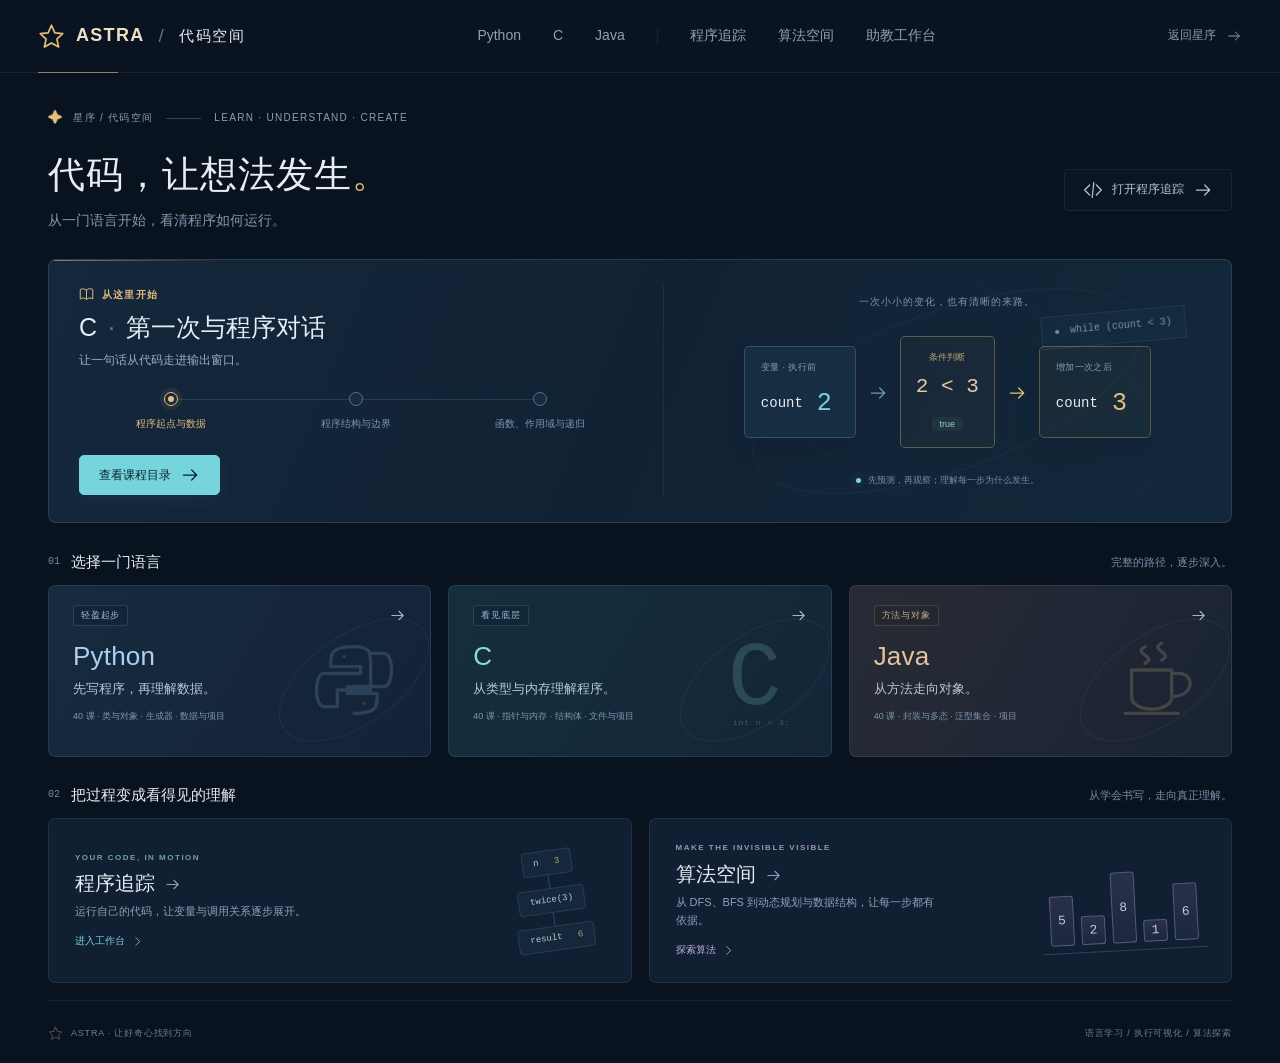
==== commit 465d8846: "Add teaching content workspace" ====
--- a/study/index.html
+++ b/study/index.html
@@ -7,8 +7,8 @@
     <meta name="description" content="星序代码空间：沿着语言路径学习，在执行与算法可视化中理解程序。" />
     <title>代码空间 · 星序 Astra</title>
     <link rel="icon" type="image/svg+xml" href="./favicon.svg" />
-    <script type="module" crossorigin src="./assets/index-DZTRa2zB.js"></script>
-    <link rel="stylesheet" crossorigin href="./assets/index-Brm2Am8J.css">
+    <script type="module" crossorigin src="./assets/index-Da0Y7kiC.js"></script>
+    <link rel="stylesheet" crossorigin href="./assets/index-Cc80Uyjx.css">
   </head>
   <body>
     <a class="skip-link" href="#main-content">跳到学习内容</a>
--- a/study/assets/index-Cc80Uyjx.css
+++ b/study/assets/index-Cc80Uyjx.css
@@ -0,0 +1 @@
+:root{--bg:#09121f;--panel:#101e30;--panel-light:#16283c;--well:#0b1727;--text:#e8edf5;--soft:#b6c5d8;--muted:#8397b0;--line:#7399bf20;--cyan:#75d4dc;--mint:#91d4ba;--gold:#e4be7d;--violet:#b1a0df;--rose:#de9fbd;--sans:"Inter", "Segoe UI", "PingFang SC", "Microsoft YaHei", sans-serif;--mono:"Cascadia Code", "Consolas", "Source Code Pro", monospace}*{box-sizing:border-box}html{--lightningcss-light: ;--lightningcss-dark:initial;color-scheme:dark;scroll-behavior:smooth}body{background:var(--bg);color:var(--text);font-family:var(--sans);-webkit-font-smoothing:antialiased;margin:0;font-size:14px;line-height:1.65}button,input,select,textarea{font:inherit}button,a,input,textarea,select{-webkit-tap-highlight-color:transparent}button{cursor:pointer}button:disabled{cursor:default;opacity:.36}a{color:inherit;text-decoration:none}h1,h2,h3,p{margin:0}h1,h2,h3{font-weight:600;line-height:1.4}button{color:inherit}input,textarea,select{color:var(--text);background:var(--well);border:1px solid var(--line);border-radius:5px;outline:none;padding:10px 12px}textarea{resize:vertical}input:focus,textarea:focus,select:focus{border-color:var(--cyan);box-shadow:0 0 0 3px #68cdd513}input::placeholder,textarea::placeholder{color:#6e8199}select{cursor:pointer}pre,code{font-family:var(--mono)}pre{white-space:pre-wrap;overflow-wrap:anywhere}button:focus-visible,a:focus-visible,summary:focus-visible{outline:2px solid var(--cyan);outline-offset:4px}[hidden]{display:none!important}::selection{color:#fff;background:#5cc8d44d}::-webkit-scrollbar{width:7px;height:7px}::-webkit-scrollbar-track{background:0 0}::-webkit-scrollbar-thumb{background:#3a4e665e;border-radius:4px}::-webkit-scrollbar-thumb:hover{background:#617c9899}.icon{vertical-align:middle;flex-shrink:0;width:20px;height:20px;display:inline-block}.button{white-space:nowrap;border:1px solid #0000;border-radius:5px;justify-content:center;align-items:center;gap:9px;min-height:42px;padding:10px 18px;font-weight:500;line-height:1.3;transition:background .18s,border-color .18s,color .18s,transform .18s;display:inline-flex}.button:hover:not(:disabled){transform:translateY(-1px)}.button:active:not(:disabled){transform:translateY(0)}.primary{background:var(--cyan);border-color:var(--cyan);color:#09222b;box-shadow:0 4px 20px #53c5cd13}.primary:hover:not(:disabled){background:#8fe3e6;border-color:#8fe3e6}.quiet{border-color:var(--line);color:var(--soft);background:#ffffff03}.quiet:hover:not(:disabled){color:var(--text);background:#a3d5f008;border-color:#7aa8c563}.gold-button{background:var(--gold);border-color:var(--gold);color:#2c2415}.gold-button:hover:not(:disabled){background:#f1d297}.small{gap:6px;min-height:35px;padding:8px 11px;font-size:12px}.small .icon{width:16px;height:16px}.icon-button{border-color:var(--line);background:0 0;min-width:35px;padding:8px}.text-action,.text-link{color:var(--cyan);background:0 0;border:0;align-items:center;gap:7px;padding:0;font-size:13px;line-height:1.6;display:inline-flex}.text-action:hover,.text-link:hover{color:#b5f1f0}.text-action .icon,.text-link .icon{width:15px;height:15px}.eyebrow{letter-spacing:1.2px;color:var(--muted);text-transform:uppercase;align-items:center;gap:8px;font-size:10px;font-weight:600;display:flex}.eyebrow .icon{width:15px;height:15px}.gold{color:var(--gold)}.violet{color:var(--violet)}.truth{color:var(--mint)}.falsehood{color:var(--rose)}.muted{color:var(--muted)}.small-copy{font-size:12px}.skip-link{z-index:100;background:var(--cyan);color:#000;padding:10px;position:fixed;top:-60px;left:15px}.skip-link:focus{top:10px}.app-header{border-bottom:1px solid var(--line);z-index:30;-webkit-backdrop-filter:blur(20px);backdrop-filter:blur(20px);background:#0b1422ef;justify-content:space-between;align-items:center;gap:20px;height:73px;padding:0 38px;display:flex;position:sticky;top:0}.app-header:after{content:"";background:var(--gold);opacity:.6;width:80px;height:1px;position:absolute;bottom:-1px;left:38px}.brand{white-space:nowrap;letter-spacing:1.3px;align-items:center;gap:11px;display:flex}.brand>.icon{width:27px;height:27px;color:var(--gold)}.brand>span{color:#eddfc6;font-size:18px;font-weight:600}.brand>i{color:#617388;margin:0 3px;font-size:19px;font-style:normal;font-weight:300}.brand>strong{letter-spacing:1.5px;font-size:15px;font-weight:500}.primary-nav{align-items:center;gap:32px;height:100%;display:flex}.primary-nav>a{color:#8fa1b8;white-space:nowrap;align-items:center;gap:5px;height:100%;font-size:14px;font-weight:500;display:flex;position:relative}.primary-nav>a:hover,.primary-nav>a.active{color:var(--text)}.primary-nav>a.active:after{content:"";background:var(--cyan);height:2px;position:absolute;bottom:0;left:0;right:0}.primary-nav>a[data-nav=python].active:after{background:var(--gold)}.primary-nav>a[data-nav=java].active:after{background:#dfaa85}.primary-nav>a[data-nav=algorithms].active:after{background:var(--gold)}.nav-separator{background:var(--line);width:1px;height:17px;margin-left:0}.nav-planned{color:#768ba1;letter-spacing:0;border:1px solid #5367804f;padding:0 3px;font-size:8px;line-height:14px}.return-astra{color:#8b9bb0;white-space:nowrap;align-items:center;gap:10px;font-size:12px;display:flex}.return-astra:hover{color:var(--text)}.return-astra .icon{width:16px;height:16px}#main-content:focus{outline:none}.breadcrumb{color:#8195b0;letter-spacing:.3px;flex-wrap:wrap;align-items:center;gap:9px;font-size:11px;display:flex}.breadcrumb>a:hover{color:var(--cyan)}.breadcrumb>span:nth-child(2n){color:#42536b}.page-enter{animation:.35s both page-appear}.pane{background:var(--panel);border:1px solid var(--line);border-radius:7px;min-width:0;overflow:hidden}.pane-heading{border-bottom:1px solid var(--line);color:#c2d1e3;justify-content:space-between;align-items:center;gap:9px;min-height:47px;padding:12px 17px;font-size:12px;font-weight:500;display:flex}.pane-heading>span{align-items:center;gap:8px;display:flex}.pane-heading .icon{color:#809ab4;width:16px;height:16px}.pulse-dot{background:var(--cyan);border-radius:50%;flex-shrink:0;width:5px;height:5px;display:inline-block;box-shadow:0 0 8px #76d9e84f}.notice-inline{color:var(--gold);border-left:2px solid var(--gold);background:#d2ac6b09;align-items:center;gap:8px;margin:15px 0;padding:11px 15px;font-size:12px;display:flex}#toast{opacity:0;color:var(--text);z-index:90;pointer-events:none;background:#24364c;border:1px solid #6d9bb565;border-radius:7px;padding:13px 22px;transition:all .2s;position:fixed;bottom:30px;left:50%;transform:translate(-50%,20px);box-shadow:0 10px 35px #0005}#toast.visible{opacity:1;transform:translate(-50%)}@keyframes page-appear{0%{opacity:0;transform:translateY(7px)}to{opacity:1;transform:translateY(0)}}@keyframes data-change{0%{background:#e5bd7733;box-shadow:0 0 0 1px #e5bd7755}to{background:#dfbc7510;box-shadow:0 0 0 1px #dfbc7520}}@media (min-width:1800px){body{font-size:15px}.app-header{padding:0 60px}.primary-nav{gap:44px}}@media (max-width:1100px){.app-header{gap:15px;padding:0 20px}.primary-nav{gap:20px}.brand>strong{font-size:13px}.brand{gap:7px}.return-astra{font-size:11px}.nav-planned{display:none}}@media (max-width:800px){.app-header{padding:0 15px}.brand>strong,.brand>i{display:none}.primary-nav{gap:14px}.primary-nav>a{font-size:12px}.return-astra{display:none}}@media (prefers-reduced-motion:reduce){*,:before,:after{scroll-behavior:auto!important;transition-duration:.01ms!important;animation-duration:.01ms!important}html{scroll-behavior:auto}}.home-page{max-width:1580px;margin:auto;padding:33px 48px 0}.home-kicker{color:#8f9eb1;letter-spacing:1.3px;align-items:center;gap:9px;font-size:10px;display:flex}.tiny-star{color:var(--gold);font-size:15px}.kicker-line{opacity:.6;background:#50657c;width:35px;height:1px;margin:0 4px}.home-heading{justify-content:space-between;align-items:center;margin:18px 0 27px;display:flex}.home-heading h1{letter-spacing:1px;font-size:37px;font-weight:500}.home-heading h1>span{color:var(--gold)}.home-heading p{color:var(--muted);margin-top:8px;font-size:14px}.home-heading>.button{font-size:12px}.continue-panel{background:linear-gradient(112deg,#14273b 0%,#122235 50%,#12283a 100%);border:1px solid #88abc830;border-radius:8px;grid-template-columns:1.08fr 1fr;min-height:253px;display:grid;position:relative;overflow:hidden}.continue-panel:before{content:"";background:linear-gradient(90deg,#e4be7d96,#0000);width:170px;height:1px;position:absolute;top:0;left:0}.continue-copy{padding:27px 30px}.continue-copy h2{margin-top:7px;font-size:25px;font-weight:500}.continue-copy h2>span{color:#687b92;padding:0 4px;font-weight:300}.continue-copy>p{color:#99aec4;margin-top:6px;font-size:12px}.learning-progress{max-width:555px;margin:21px 0 23px;display:flex}.path-node{color:#7d94af;white-space:nowrap;flex-direction:column;flex:1;align-items:center;gap:10px;font-size:10px;display:flex;position:relative}.path-node:before{content:"";background:#47637f66;height:1px;position:absolute;top:7px;left:50%;right:-50%}.path-node:last-child:before{display:none}.path-node.current{color:var(--gold)}.path-node:hover{color:var(--text)}.path-dot{z-index:1;background:#182c40;border:1px solid #52708d;border-radius:50%;justify-content:center;align-items:center;width:14px;height:14px;display:flex}.current .path-dot{border-color:var(--gold);box-shadow:0 0 0 4px #dfbd7413}.path-dot i{background:var(--gold);border-radius:50%;width:6px;height:6px}.continue-copy>.button{min-height:38px;padding:9px 19px;font-size:12px}.continue-copy>.text-link{color:#94a9bd;margin-left:18px;font-size:11px}.hero-visual{border-left:1px solid #81a7c518;flex-direction:column;justify-content:center;align-items:center;gap:25px;margin:25px 0;padding:8px 20px;display:flex;position:relative;overflow:hidden}.visual-caption{letter-spacing:1px;color:#7a94ae;z-index:2;font-size:10px}.floating-code{font-family:var(--mono);color:#a2c6d6;opacity:.7;background:#142b40;border:1px solid #6e9abc35;padding:7px 13px;font-size:10px;position:absolute;top:26px;right:45px;transform:rotate(-5deg)}.code-dot{background:var(--cyan);border-radius:50%;width:4px;height:4px;margin-right:5px;display:inline-block}.hero-flow{z-index:1;align-items:center;gap:12px;display:flex}.flow-value{background:#183145cf;border:1px solid #729db452;border-radius:5px;min-width:112px;padding:13px 16px;box-shadow:0 14px 24px #0001}.flow-value>small{color:#819db5;letter-spacing:.4px;margin-bottom:8px;font-size:9px;display:block}.flow-value>b{font-family:var(--mono);align-items:center;gap:14px;font-size:14px;font-weight:400;display:flex}.flow-value em{color:var(--cyan);font-size:25px;font-style:normal;font-weight:500}.next-value{background:#a78b4f0c;border-color:#b79a5b6b}.next-value em{color:var(--gold)}.flow-condition{text-align:center;background:#e4be7d08;border:1px solid #e1bf7b57;border-radius:5px;min-width:95px;padding:13px 15px;box-shadow:0 0 25px #e4be7d05}.flow-condition small{color:#b8a078;font-size:9px;display:block}.flow-condition>b{color:#e2cba2;font-size:21px;font-family:var(--mono);margin:6px 0;font-weight:500;display:block}.flow-condition>span{color:var(--mint);background:#83c7b012;border-radius:3px;padding:2px 8px;font-size:9px}.flow-connector{color:#7399b3}.flow-connector.gold{color:var(--gold)}.hero-flow-bottom{color:#718ca7;z-index:1;align-items:center;gap:7px;font-size:9px;display:flex}.orbit{pointer-events:none;border:1px solid #94b8cf10;border-radius:50%;width:410px;height:160px;position:absolute;transform:rotate(-20deg)}.orbit-two{border-color:#94b8cf08;width:450px;height:220px;transform:rotate(20deg)}.home-section{margin-top:28px}.section-heading{justify-content:space-between;align-items:center;margin-bottom:13px;display:flex}.section-heading h2{align-items:center;gap:11px;font-size:15px;font-weight:500;display:flex}.section-heading h2>span{font-family:var(--mono);color:#768aa3;font-size:10px}.section-heading p{color:#7b8ea7;font-size:11px}.language-cards{grid-template-columns:repeat(3,1fr);gap:17px;display:grid}.language-card{background:linear-gradient(120deg,#16273a 0%,#132136 100%);border:1px solid #87a9c725;border-radius:7px;min-height:172px;padding:19px 24px;transition:transform .2s,border-color .2s,box-shadow .2s;position:relative;overflow:hidden}.language-card:hover{border-color:#81bdd278;transform:translateY(-4px);box-shadow:0 10px 30px #0002}.language-card.python{background:linear-gradient(120deg,#172b3e,#142237)}.language-card.java{background:linear-gradient(120deg,#282b35,#192333)}.language-card.c{background:linear-gradient(120deg,#142f3c,#142538)}.language-card-top{z-index:2;justify-content:space-between;align-items:center;display:flex;position:relative}.language-card-top>.icon{color:#9bb8cc;width:17px;height:17px}.language-tag{letter-spacing:.8px;color:#a9bdd2;background:#08203266;border:1px solid #7296b540;border-radius:3px;padding:2px 7px;font-size:9px;display:inline-block}.java .language-tag{color:#c1ac91;background:#28251e44;border-color:#b296693d}.language-card h3{letter-spacing:.2px;z-index:1;margin-top:12px;font-size:26px;font-weight:500;position:relative}.language-card.python h3{color:#acd0f1}.language-card.c h3{color:#88dbd7}.language-card.java h3{color:#e2c39d}.language-card>p{color:#b8c8da;z-index:1;margin-top:3px;font-size:13px;position:relative}.card-detail{color:#7e95ac;z-index:1;margin-top:10px;font-size:9px;display:block;position:relative}.card-graphic{pointer-events:none;color:#83aeda35;justify-content:center;align-items:center;width:132px;height:130px;display:flex;position:absolute;bottom:11px;right:10px}.card-graphic>.icon{stroke-width:1px;width:80px;height:80px}.java .card-graphic{color:#d2b28138}.c-letter{font-size:90px;font-family:var(--mono);color:#7cbfb43b;font-weight:500;line-height:1;position:relative}.c-letter>span{letter-spacing:1px;white-space:nowrap;color:#8ac1bb55;font-size:8px;position:absolute;bottom:-2px;left:5px}.graphic-orbit{border:1px solid #8ebaca15;border-radius:50%;position:absolute;inset:20px -20px;transform:rotate(-35deg)}.tools-section{margin-top:27px}.tool-cards{grid-template-columns:1fr 1fr;gap:17px;display:grid}.tool-card{background:#101f31;border:1px solid #84a5c126;border-radius:7px;justify-content:space-between;align-items:center;min-height:147px;padding:22px 26px;transition:border-color .2s,background .2s;display:flex;position:relative;overflow:hidden}.tool-card:hover{background:#14273b;border-color:#8cacd05a}.tool-card .eyebrow{letter-spacing:1.5px;font-size:8px}.trace-tool .eyebrow{color:#729fab}.algo-tool .eyebrow{color:#9e91bb}.tool-card h3{margin:5px 0;font-size:20px;font-weight:500}.tool-card h3>.icon{color:#87a4bb;width:17px;height:17px;margin-left:9px}.tool-card p{color:#8ea3bc;max-width:260px;font-size:11px}.tool-link{color:var(--cyan);align-items:center;gap:6px;margin-top:13px;font-size:10px;display:inline-flex}.tool-link>.icon{width:13px;height:13px}.algo-tool .tool-link{color:#c1b3e0}.mini-trace-art{opacity:.8;font-family:var(--mono);flex-direction:column;align-items:center;gap:0;margin:0 14px 0 8px;display:flex;transform:rotate(-8deg)}.mini-trace-art>span{white-space:nowrap;background:#24415755;border:1px solid #7398b540;border-radius:4px;padding:4px 11px;font-size:9px}.mini-trace-art>span>b{color:var(--gold);margin-left:10px;font-weight:500}.mini-trace-art>i{background:#749cbb66;width:1px;height:13px}.mini-bars{border-bottom:1px solid #a294c144;align-items:flex-end;gap:7px;min-width:150px;height:100px;margin-left:14px;padding:0 8px 7px;display:flex;transform:rotate(-3deg)}.mini-bars>span{height:var(--bar-h);width:24px;font-family:var(--mono);color:#cfc0f1;background:linear-gradient(#8b7cac33,#6f649122);border:1px solid #bca2e85f;border-radius:3px;justify-content:center;align-items:center;font-size:13px;transition:transform .4s;display:flex}.tool-card:hover .mini-bars>span{transition-delay:var(--delay);transform:translateY(-5px)}.home-footer{border-top:1px solid var(--line);letter-spacing:.8px;color:#667f99;justify-content:space-between;align-items:center;gap:20px;margin-top:17px;padding:25px 0 22px;font-size:9px;display:flex}.home-footer>span{align-items:center;gap:8px;display:flex}.home-footer .icon{color:#b19b7580;width:15px;height:15px}@media (min-width:1800px){.home-page{padding-top:45px}.home-heading{margin:24px 0 33px}.continue-panel{min-height:275px}.continue-copy{padding:32px 36px}.language-card{min-height:188px}.tool-card{min-height:170px}.home-section{margin-top:33px}}@media (max-width:1200px){.home-page{padding:28px 28px 0}.hero-visual{padding:8px 12px}.flow-value{min-width:85px;padding:11px}.flow-condition{min-width:78px;padding:10px}.hero-flow{gap:6px}.flow-connector .icon{width:16px}.continue-copy{padding:24px}.continue-copy>.text-link{margin-left:10px}.card-graphic{right:-20px}.mini-bars{gap:5px;min-width:120px}.tool-card{padding:20px}.floating-code{top:10px;right:20px}}@media (max-width:960px){.continue-panel{grid-template-columns:1.1fr .9fr}.hero-flow{transform:scale(.85)}.hero-visual{gap:20px;padding:0}.visual-caption{font-size:8px}.floating-code{display:none}.hero-flow-bottom{font-size:8px}.home-heading h1{font-size:31px}.home-page{padding:26px 22px 0}.language-card{padding:18px}.card-graphic{opacity:.7}.mini-bars{display:none}.tool-card p{font-size:11px}}.lesson-shell{grid-template-columns:minmax(0,1fr);align-items:start;max-width:1480px;min-height:calc(100vh - 73px);margin:auto;padding:clamp(16px,2.5vw,36px);display:grid}.lesson-shell.comparison-open{grid-template-columns:minmax(0,1fr) 340px;gap:24px}.lesson-page{min-width:0;padding-top:5px}.lesson-title-row{justify-content:space-between;align-items:center;gap:15px;margin-top:20px;display:flex}.lesson-title-row h1{letter-spacing:.5px;margin-top:6px;font-size:29px;font-weight:500}.lesson-title-row p{color:#8ca1b9;margin-top:7px;font-size:12px}.lesson-title-row .eyebrow{color:#80b9c7;font-size:9px}.compare-open{min-height:35px;padding:8px 12px;font-size:11px}.compare-open .icon{width:15px;height:15px}.lesson-tabs{border-bottom:1px solid var(--line);align-items:center;gap:20px;min-height:41px;margin:25px 0 19px;display:flex}.lesson-tabs>button{color:#627e99;font-family:var(--mono);background:0 0;border:0;border-bottom:2px solid #0000;align-items:center;gap:8px;padding:10px 1px 11px;font-size:10px;display:flex}.lesson-tabs>button>span{font-family:var(--sans);color:#93a8be;font-size:12px}.lesson-tabs>button.selected{border-color:var(--gold);color:#e4be7d}.lesson-tabs>button.selected>span{color:#e9d4b0}.lesson-introduction{border:1px solid var(--line);background:linear-gradient(135deg,#132b3e,#152236);border-radius:7px;min-height:425px;padding:35px}.lesson-introduction h2{max-width:600px;margin-top:20px;font-size:24px;line-height:1.8}.lesson-introduction p{color:var(--soft);max-width:720px;margin-top:20px;font-size:14px;line-height:2}.understand-sequence{color:#819fb7;align-items:center;gap:16px;margin:35px 0;font-size:11px;display:flex}.understand-sequence>span{align-items:center;gap:8px;display:flex}.understand-sequence>.icon{width:15px;height:15px}.understand-sequence>span>.icon{width:20px;height:20px;color:var(--cyan)}.lesson-experiment{background:#6eb9c106;border-left:2px solid #6eb9c15c;flex-wrap:wrap;align-items:center;gap:15px;margin-top:16px;padding:16px 19px;display:flex}.lesson-experiment>span{color:#8ac0c7;flex-shrink:0;align-items:center;gap:7px;font-size:10px;display:flex}.lesson-experiment>span>.icon{width:14px;height:14px}.lesson-experiment>p{color:#9aadc2;flex:1;min-width:230px;font-size:11px}.lesson-experiment>.text-action{font-size:10px}.lesson-footer{border-top:1px solid var(--line);align-items:center;gap:12px;margin-top:25px;padding-top:20px;display:flex}.lesson-footer>span{color:#607d98;font-size:9px}.lesson-footer>a{margin-left:auto;font-size:11px}.mark-understood{min-height:36px;font-size:11px}.mark-understood .icon{color:#8cb8aa;width:14px;height:14px}.mark-understood[aria-pressed=true]{color:var(--mint);background:#84c3aa08;border-color:#84c3aa50}.prediction-card{background:#bfa16d08;border:1px solid #b89e703b;border-radius:6px;margin-bottom:17px;padding:17px 19px}.prediction-card>div:first-child{align-items:flex-start;gap:12px;display:flex}.prediction-card>div>.icon{color:var(--gold);width:18px;height:18px}.prediction-card b{color:#dbc69e;font-size:12px;font-weight:500}.prediction-card p{color:#a6b6c8;margin-top:4px;font-size:12px}.prediction-card>label{color:#9caec2;align-items:center;gap:17px;margin-top:13px;font-size:11px;display:flex}.prediction-input{flex:1;max-width:440px;padding:8px 11px;font-size:12px}.prediction-feedback{color:var(--soft);align-items:center;gap:13px;margin-top:9px;font-size:11px;display:flex}.prediction-feedback .icon{width:13px;height:13px;margin-right:5px}.prediction-feedback>code{color:var(--gold);font-size:11px}.comparison-drawer{background:#112236;border:1px solid #6fa8b954;border-radius:7px;min-width:0;position:sticky;top:101px;overflow:hidden}.comparison-header{padding:22px 21px 16px;position:relative}.comparison-header>.button{color:#86a0b8;border:none;position:absolute;top:13px;right:13px}.comparison-header .eyebrow{color:#728da5;letter-spacing:1.5px;font-size:8px}.comparison-header h2{letter-spacing:1px;margin-top:11px;font-size:23px;font-weight:500;line-height:1.7}.comparison-language-tabs{gap:6px;padding:0 19px 17px;display:flex}.comparison-language-tabs>button{border:1px solid var(--line);color:#8fa6be;background:#162c40;border-radius:4px;align-items:center;gap:5px;padding:8px 9px;font-size:10px;display:flex}.comparison-language-tabs>button>.icon{width:13px;height:13px}.comparison-language-tabs>button>b{font-size:15px;font-weight:500;line-height:14px}.comparison-language-tabs>button.selected{color:var(--cyan);background:#75d4dc0b;border-color:#75d4dc77}.comparison-code{border-top:1px solid var(--line);border-bottom:1px solid var(--line);background:#0a1828;max-height:350px;overflow:auto}.comparison-code .cm-editor{font-size:11px!important}.comparison-code .cm-gutters{font-size:10px}.comparison-code .cm-content{padding-top:15px;padding-bottom:15px}.comparison-code .cm-line{padding-left:0;padding-right:12px}.comparison-explanation{padding:20px}.comparison-explanation .eyebrow{letter-spacing:.5px;font-size:9px}.comparison-explanation p{color:#b3c4d6;margin-top:10px;font-size:11px;line-height:2}.comparison-explanation hr{border:0;border-top:1px solid var(--line);margin:20px 0}.comparison-footnote{color:#6e899f;margin:0 20px 22px;font-size:10px;line-height:1.9}.comparison-footnote .icon{color:#b5a17d;width:12px;height:12px;margin-right:5px}@media (min-width:1800px){.lesson-title-row h1{font-size:33px}.comparison-drawer{top:109px}}@media (max-width:1250px){.comparison-open .lesson-page:after{content:"";z-index:25;pointer-events:none;background:#0003;position:fixed;inset:73px 0 0}.lesson-footer>span{display:none}}@media (max-width:1000px){.lesson-title-row h1{font-size:26px}.lesson-tabs{gap:16px}}.trace-page{max-width:1900px;margin:auto;padding:30px 35px 15px}.trace-page-heading{justify-content:space-between;align-items:flex-end;gap:20px;margin-bottom:22px;display:flex}.trace-page-heading h1{letter-spacing:.5px;margin-top:13px;font-size:27px;font-weight:500}.trace-page-heading p{color:#819ab3;margin-top:7px;font-size:12px}.trace-context{align-items:flex-end;gap:12px;display:flex}.trace-context>label{color:#7e94ad;flex-direction:column;gap:7px;font-size:9px;display:flex}.trace-context select{background:#101f31;min-height:35px;padding:8px 28px 8px 10px;font-size:11px}.trace-context>.button{min-height:35px;padding:8px 13px;font-size:11px}.trace-context>.button .icon{width:14px;height:14px}.execution-toolbar{justify-content:space-between;align-items:center;gap:10px;min-height:39px;margin-bottom:12px;display:flex}.toolbar-caption{white-space:nowrap;color:#9bb0c7;align-items:center;gap:8px;font-size:11px;display:flex}.toolbar-caption>.icon{color:#80b8c7;width:17px;height:17px}.runtime-language{font-size:9px;font-family:var(--mono);color:#9ac4d3;background:#7cabc309;border:1px solid #7cabc33d;border-radius:3px;margin-left:8px;padding:2px 7px}.run-status{color:#7f98b2;overflow-wrap:anywhere;flex:1;margin-left:7px;font-size:10px;line-height:1.7}.run-status.has-error{color:var(--rose)}.run-actions{align-items:center;gap:7px;display:flex}.key-hint{font-family:var(--mono);opacity:.6;padding-left:7px;font-size:8px;display:inline-block}.execution-grid{grid-template-columns:minmax(280px,34fr) minmax(320px,44fr) minmax(210px,22fr);align-items:stretch;gap:13px;display:grid}.execution-grid>.pane{min-height:490px}.source-pane{background:#0c192a;flex-direction:column;display:flex}.code-editor-host{flex:1;min-height:260px;position:relative;overflow:hidden}.code-editor-host>.cm-editor{height:100%;min-height:260px;max-height:610px}.code-editor-host .cm-scroller{overflow:auto!important}.cm-editor{outline:none!important}.cm-editor.cm-focused{outline:none}.cm-editor .cm-line.execution-line{position:relative}.cm-editor .execution-before{background:#dfbe7513;box-shadow:inset 2px 0 #e4be7d}.cm-editor .execution-after{background:#75d4dc0e;box-shadow:inset 2px 0 #75d4dc}.cm-editor .execution-end{background:#8bd1b70b;box-shadow:inset 2px 0 #8bd1b766}.cm-editor .execution-before:before{content:"›";color:var(--gold);font-size:16px;position:absolute;left:-15px}.source-input{border-top:1px solid var(--line);background:#102033;padding:13px 16px 15px}.source-input>label{color:#a4b7cc;align-items:center;gap:10px;margin-bottom:8px;font-size:11px;display:flex}.source-input>label>span{color:#5e7c98;font-size:9px}.stdin{font-family:var(--mono);resize:vertical;background:#0c1829;width:100%;min-height:40px;max-height:140px;padding:8px 10px;font-size:13px;line-height:1.5;display:block}.runtime-pane{background:radial-gradient(at 60% 30%,#1b3348 0%,#14283b 40%,#112336 90%);flex-direction:column;display:flex}.runtime-pane>.pane-heading{background:#142b3e88}.scope-badge{font-size:9px;font-weight:400;color:#88adbb!important}.runtime-canvas{background-image:radial-gradient(#96bfd714 .7px,#0000 .7px);background-size:18px 18px;flex:1;min-height:300px;padding:27px 20px 55px;transition:opacity .2s;position:relative;overflow:auto}.runtime-canvas.stale{opacity:.45}.runtime-empty{text-align:center;flex-direction:column;justify-content:center;align-items:center;height:100%;min-height:320px;padding:0 15px;display:flex}.runtime-empty h3{color:#b5c7d8;letter-spacing:1px;margin-top:18px;font-size:16px;font-weight:400}.runtime-empty p{color:#6e8ca5;margin-top:12px;font-size:11px;line-height:2.1}.empty-orbit{justify-content:center;align-items:center;width:160px;height:135px;display:flex;position:relative}.empty-orbit:before{content:"";border:1px solid #719ab527;border-radius:50%;position:absolute;inset:10px 0;transform:rotate(-28deg)}.empty-orbit:after{content:"";border:1px solid #719ab51b;border-radius:50%;position:absolute;inset:30px -20px;transform:rotate(28deg)}.empty-orbit>.icon{stroke-width:1px;color:#9fb7c959;width:50px;height:50px}.empty-node{color:#9bb8c7;font-size:9px;font-family:var(--mono);z-index:1;background:#1c364a;border:1px solid #789fba45;border-radius:4px;padding:4px 11px;position:absolute}.empty-node.n1{top:13px;left:-5px}.empty-node.n2{color:#c9b88c;background:#3a3c34;border-color:#bca57245;bottom:7px;right:0}.run-summary{border-top:1px solid var(--line);color:#7490aa;background:#0f2033;gap:10px;min-height:45px;padding:12px 16px;font-size:9px;display:block;overflow:hidden}.run-summary:empty{display:none}.run-outcome{align-items:center;gap:10px;min-width:0;display:flex}.run-outcome code{white-space:pre-wrap;max-width:60%;max-height:70px;color:var(--soft);font-size:12px;overflow:auto}.run-diagnostics{border-top:1px solid var(--line);color:var(--rose);width:100%;margin-top:12px;padding-top:10px}.run-diagnostics summary{cursor:pointer;font-size:11px}.run-diagnostics pre{white-space:pre-wrap;max-height:230px;font-size:11px;line-height:1.7;overflow:auto}.runtime-engine-note{border:1px solid var(--line);color:#809fb9;background:#14283a;border-bottom:0;justify-content:space-between;align-items:center;gap:20px;padding:10px 17px;font-size:10px;display:flex;position:relative}.runtime-engine-note a{color:var(--cyan)}.runtime-engine-note details{margin-left:auto}.runtime-engine-note summary{cursor:pointer;white-space:nowrap;color:#a0b6c9}.runtime-engine-note details[open]>p{z-index:12;color:#a9c4d6;background:#192f44;border:1px solid #75d4dc66;width:min(480px,95vw);margin:0;padding:18px 20px;font-size:12px;line-height:1.9;position:absolute;top:100%;right:0;box-shadow:0 10px 35px #0008}.run-summary>code{color:#c9d9e5;white-space:pre-wrap;max-width:60%;max-height:55px;font-size:12px;overflow:auto}.success-pill,.error-pill{color:var(--mint);white-space:nowrap;border:1px solid #88bfa42d;border-radius:3px;margin-left:auto;padding:2px 5px;font-size:8px;display:inline-block}.error-pill{color:var(--rose);border-color:#bd81a33d}.stale-message{color:var(--gold);background:#e4be7d09;border-bottom:1px solid #e4be7d1c;align-items:center;gap:7px;padding:10px 13px;font-size:10px;display:flex}.stale-message>.icon{width:13px;height:13px}.scope-connection-caption{color:#708da5;justify-content:center;align-items:center;gap:7px;margin-bottom:25px;font-size:9px;display:flex}.scope-connection-caption>.icon{width:13px;height:13px}.scope-graph{justify-content:center;align-items:flex-start;gap:8px;min-width:0;display:flex}.scope-card{background:#182f43;border:1px solid #86a9c448;border-radius:6px;flex:1;min-width:165px;max-width:430px;overflow:hidden;box-shadow:0 9px 30px #0001}.scope-card.new-scope{animation:.3s both scope-enter}.scope-card.active-scope{background:linear-gradient(145deg,#3b3b342c,#1c3346);border-color:#d2b47c60}.scope-card>header{background:#28405555;border-bottom:1px solid #7c9db729;align-items:center;gap:7px;padding:13px;display:flex}.scope-card>header>h3{font-family:var(--mono);color:#b2dbe3;overflow-wrap:anywhere;font-size:14px;font-weight:400}.active-scope>header>h3{color:#e0c590}.scope-card>header>small{color:#6c8ca4;white-space:nowrap;margin-left:auto;font-size:7px}.scope-dot{background:#7eaab7;border-radius:50%;flex-shrink:0;width:4px;height:4px}.active-scope .scope-dot{background:var(--gold);box-shadow:0 0 10px #e4be7d22}.scope-variables{flex-direction:column;gap:9px;padding:10px;display:flex}.data-variable{background:#0c1e3066;border:1px solid #729ab221;border-radius:5px;min-width:0;padding:9px 11px}.data-variable.is-changed{animation:.9s forwards data-change}.data-variable:has(.array-data-cell){flex-basis:100%}.scope-variables{flex-wrap:wrap}.variable-label{flex-wrap:wrap;align-items:center;gap:8px;margin-bottom:6px;display:flex}.variable-label>span{font-family:var(--mono);color:#c5d9e7;text-overflow:ellipsis;white-space:nowrap;flex-shrink:0;max-width:100%;font-size:12px;overflow:hidden}.variable-label>small{font-family:var(--mono);color:#7798ab;background:#64889b15;border:1px solid #7c9fa21b;border-radius:3px;padding:0 4px;font-size:10px}.variable-label .object-id{color:#577a94;background:0 0;border:0;margin-left:auto;font-size:7px}.variable-value{overflow-wrap:anywhere;flex-wrap:wrap;align-items:center;gap:8px;line-height:1.6;display:flex}.variable-value>b{font-family:var(--mono);color:#dbe5ed;overflow-wrap:anywhere;white-space:pre-wrap;max-width:100%;font-size:19px;font-weight:400}.is-changed .variable-value>b{color:var(--gold)}.before-value{font-family:var(--mono);color:#6e899e;font-size:11px;text-decoration:line-through}.variable-value>.icon{color:#849b9d;width:12px;height:12px}.no-local-vars{color:#6a859b;padding:10px;font-size:10px;line-height:1.9}.call-connection{color:#a68e63;flex-direction:column;align-self:center;align-items:center;min-width:23px;display:flex}.call-connection .icon{width:19px;height:19px}.call-connection>small{color:#6f8a9e;font-size:7px}.frame-note{color:#6c8ca3;white-space:nowrap;justify-content:center;align-items:center;gap:8px;font-size:9px;display:flex;position:absolute;bottom:20px;left:16px;right:16px}.array-values{flex-wrap:wrap;gap:5px;display:flex}.array-data-cell{background:#6b99b31b;border:1px solid #8bbad04a;border-radius:3px;flex-direction:column;flex:1;align-items:center;min-width:30px;max-width:58px;padding:5px 7px;display:flex}.array-data-cell>b{font-family:var(--mono);color:#b9d8e7;overflow-wrap:anywhere;max-width:100%;font-size:12px;font-weight:400}.array-data-cell>small{font-family:var(--mono);color:#6389a2;margin-top:2px;font-size:7px}.condition-visual{color:#e0c793;font-family:var(--mono);background:#bca16b08;border:1px solid #c3a66b47;border-radius:5px;justify-content:center;align-items:center;gap:16px;margin:-1px 0 22px;padding:13px;font-size:15px;display:flex}.condition-visual>.icon{color:#8ca5b2;width:16px;height:16px}.condition-visual>b{font-size:16px;font-weight:400}.no-scope{text-align:center;color:#7892aa;padding:60px 0;font-size:12px}.inspector-pane{background:#101f31;flex-direction:column;display:flex}.inspector-tabs{border-bottom:1px solid var(--line);gap:10px;min-height:47px;padding:0 13px;display:flex}.inspector-tabs>button{color:#819bb2;background:0 0;border:0;border-bottom:2px solid #0000;flex:1;padding:13px 4px;font-size:11px}.inspector-tabs>button.selected{border-color:var(--gold);color:var(--gold)}.inspector-content{flex:1;max-height:600px;padding:23px 18px;overflow:auto}.inspector-content h3{margin-top:8px;font-size:15px;font-weight:500;line-height:1.6}.step-narrative{color:#aec1d5;margin-top:14px;font-size:12px;line-height:2.05}.current-statement{background:#739bb10a;border-left:2px solid #789eae5e;margin-top:20px;padding:12px}.current-statement>span{color:#7d9bb0;margin-bottom:8px;font-size:9px;display:block}.current-statement>code{color:#a0bdce;white-space:pre-wrap;overflow-wrap:anywhere;font-size:11px}.teaching-note{color:#809ab1;margin-top:20px;font-size:10px;line-height:2}.inspector-note{border-top:1px solid var(--line);color:#65849e;margin:auto 15px 19px;padding:13px 10px 0;font-size:9px;line-height:2}.inspector-note>.icon{width:12px;height:12px;margin-right:4px}.inspect-scope{margin-bottom:20px}.inspect-scope>h3{font-family:var(--mono);color:#85bdc6;margin-bottom:10px;font-size:12px}.inspect-variable{border-bottom:1px solid var(--line);justify-content:space-between;gap:10px;padding:10px 0;font-size:11px;display:flex}.inspect-variable>span{font-family:var(--mono);overflow-wrap:anywhere;min-width:0}.inspect-variable small{color:#5e8199;font-size:8px;display:block}.inspect-variable>code{color:#d6bc88;white-space:pre-wrap;overflow-wrap:anywhere;max-width:65%;font-size:11px}.stdout{border:1px solid var(--line);color:#b9dbc9;background:#0b1728;border-radius:4px;min-height:150px;margin:14px 0 12px;padding:12px;font-size:12px;line-height:1.9}.inspector-empty>.icon{color:#5e809b;width:25px;height:25px;margin-bottom:10px}.inspector-empty p{color:#7893ad;margin-top:12px;font-size:11px;line-height:2}.playback-dock{z-index:8;background:#122337;border:1px solid #769db43b;border-radius:6px;align-items:center;gap:17px;margin-top:13px;padding:13px 15px;display:flex;position:sticky;top:73px}.step-buttons{align-items:center;gap:7px;display:flex}.step-buttons>.button{min-height:33px;padding:8px 10px;font-size:12px}.step-buttons>.button .icon{width:15px;height:15px}.step-buttons>.button:not(.gold-button){color:#9eb8cc;background:#0b1b2e;border-color:#809db335}.step-buttons>.button:hover:not(:disabled):not(.gold-button){color:var(--text);border-color:#83b9c878}.seek-area{flex:1;min-width:65px}.seek-description{color:#7f9cb4;justify-content:space-between;align-items:center;gap:10px;margin-bottom:8px;font-size:10px;display:flex}.step-count{font-family:var(--mono);color:#a0b7cd;white-space:nowrap;font-size:10px}.seek-area>input[type=range]{appearance:none;cursor:pointer;width:100%;height:3px;box-shadow:none;background:#45617b;border:0;border-radius:2px;padding:0;display:block}.seek-area>input[type=range]::-webkit-slider-thumb{appearance:none;background:var(--gold);border:2px solid #20364d;border-radius:50%;width:11px;height:11px;box-shadow:0 0 0 1px #cbb27670}.speed-label{color:#7b96ad;align-items:center;gap:7px;font-size:9px;display:flex}.speed-label>select,.algorithm-speed{font-family:var(--mono);background:#0b1c2f;border-color:#769cb241;min-height:31px;padding:6px 8px;font-size:10px}.comparison-toggle{font-size:10px}.trace-markers{flex-wrap:wrap;justify-content:center;gap:8px;margin-top:12px;display:flex}.trace-markers>button{color:#627f9b;background:0 0;border:0;align-items:center;gap:5px;padding:3px 6px;font-size:9px;transition:color .15s;display:flex}.trace-markers>button>span{background:#617f9b;border-radius:50%;width:3px;height:3px}.trace-markers>button>small{font-family:var(--mono);color:#4e6c87;font-size:8px}.trace-markers>button.selected,.trace-markers>button:hover{color:var(--gold)}.trace-markers>button.selected>span{background:var(--gold)}.workspace-footnote{color:#526f8a;justify-content:space-between;align-items:center;gap:20px;margin-top:17px;padding:0 5px;font-size:9px;display:flex}.workspace-footnote>span{align-items:center;gap:7px;display:flex}.workspace-footnote .icon{width:13px;height:13px}.compact .execution-grid{grid-template-columns:minmax(230px,1fr) minmax(230px,1fr);gap:12px}.compact .execution-grid>.pane{min-height:365px}.compact .inspector-pane{display:none}.compact .code-editor-host{min-height:220px}.compact .cm-editor{min-height:220px;max-height:430px;font-size:12px!important}.compact .runtime-canvas{min-height:260px;padding:21px 13px 50px}.compact .scope-graph{flex-direction:column;align-items:stretch;gap:9px}.compact .scope-card{min-width:0;max-width:none}.compact .scope-card>header{padding:8px 11px}.compact .scope-card>header h3{font-size:12px}.compact .scope-variables{flex-flow:wrap;padding:8px;display:flex}.compact .data-variable{flex:1;min-width:100px;padding:8px}.compact .variable-value>b{font-size:16px}.compact .variable-label>span{font-size:11px}.compact .call-connection{flex-direction:row;gap:6px;min-height:12px;font-size:9px}.compact .call-connection>.icon{width:13px;height:13px;transform:rotate(90deg)}.compact .scope-connection-caption{margin-bottom:13px;font-size:8px}.compact .frame-note{font-size:8px;bottom:15px}.compact .runtime-empty{min-height:250px}.compact .runtime-empty .empty-orbit{height:120px;transform:scale(.8)}.compact .runtime-empty h3{margin-top:3px;font-size:13px}.compact .runtime-empty p{font-size:10px}.compact .run-status{font-size:9px}.compact .key-hint{display:none}.compact .run-summary>span:first-child{font-size:8px}.compact .playback-dock{gap:12px;padding:11px 12px}.compact .comparison-toggle{padding:8px;font-size:9px}.compact .speed-label{gap:0;font-size:0}.compact .step-extra{display:none}.compact .trace-markers{margin-top:8px}.run-comparison{background:#8b7eaa07;border:1px solid #aa9cc842;border-radius:5px;margin-top:14px;padding:17px 20px}.compare-heading{color:#b4a3d3;align-items:center;gap:8px;font-size:12px;display:flex}.compare-heading>.icon{width:15px;height:15px}.compare-heading>span{color:#788caa;margin-left:8px;font-size:9px}.result-pair{justify-content:center;align-items:center;gap:23px;margin-top:14px;display:flex}.result-pair>div{background:#1c2b3c;border:1px solid #9c90be30;border-radius:4px;flex-wrap:wrap;flex:1;align-items:center;gap:12px;padding:13px 18px;display:flex}.result-pair small{color:#899eb7;font-size:10px}.result-pair strong{font-family:var(--mono);color:#e5cc9f;font-size:20px;font-weight:400}.result-pair span{color:#6c84a2;margin-left:auto;font-size:9px}.result-pair>.icon{color:#8e82aa;width:18px;height:18px}@keyframes scope-enter{0%{opacity:.5;transform:translateY(4px)}to{opacity:1;transform:translateY(0)}}@media (min-width:1800px){.trace-page{padding:35px 45px 20px}.trace-page-heading h1{font-size:31px}.execution-grid>.pane{min-height:570px}.code-editor-host>.cm-editor{max-height:720px}.runtime-canvas{padding:35px 30px 60px}.variable-value>b{font-size:24px}.scope-card{min-width:200px}.scope-card>header{padding:17px}.scope-variables{gap:13px;padding:13px}.data-variable{padding:13px}.scope-graph{gap:13px}.compact .execution-grid>.pane{min-height:430px}}@media (max-width:1250px){.trace-page{padding:24px}.trace-page-heading h1{font-size:24px}.execution-grid{grid-template-columns:minmax(260px,36fr) minmax(290px,41fr) minmax(190px,23fr);gap:10px}.scope-graph{flex-direction:column;align-items:stretch}.scope-card{max-width:none}.call-connection{flex-direction:row;gap:5px}.call-connection>.icon{width:13px;height:13px;transform:rotate(90deg)}.scope-card>header{padding:10px 13px}.scope-variables{flex-flow:wrap}.data-variable{flex:1;min-width:90px}.variable-value>b{font-size:16px}.runtime-canvas{padding:20px 15px 50px}.key-hint{display:none}.toolbar-caption{font-size:10px}.runtime-language{margin-left:0}.step-buttons>.button{padding:8px;font-size:9px}.playback-dock{gap:12px}.run-actions .small{font-size:10px}.compact .execution-toolbar{flex-wrap:wrap}.compact .run-status{flex-basis:100%;order:3;padding:0 1px}.compact .scope-badge{font-size:8px}.compact .playback-dock{gap:8px}.compact .comparison-toggle{font-size:0}.compact .comparison-toggle>.icon{width:15px;height:15px}.compact .frame-note{font-size:7px}.workspace-footnote{font-size:8px}.trace-context{gap:7px}.trace-context>label{font-size:8px}}@media (max-width:1000px){.execution-grid{grid-template-columns:1fr 1fr}.inspector-pane{grid-column:1/-1;display:none;min-height:0!important}.trace-page-heading{align-items:flex-start}.trace-page-heading h1{font-size:22px}.trace-context{flex-wrap:wrap;max-width:330px}.trace-context>a{display:none}.full .code-editor-host .cm-editor{font-size:12px!important}.comparison-toggle{font-size:9px}.step-extra{display:none}.phase-label{font-size:8px}.playback-dock{gap:10px}.compact .step-buttons>.button{font-size:0}.compact .step-buttons>.gold-button{font-size:9px}.compact .step-buttons>.button>.icon{width:15px;height:15px}.compact .run-summary{flex-wrap:wrap;gap:6px}.compact .success-pill{font-size:7px}}.algorithm-shell{grid-template-columns:minmax(0,1fr) 290px;align-items:start;gap:25px;max-width:1850px;margin:auto;padding:28px 30px 30px;display:grid}.algorithm-parameters{border:1px solid var(--line);background:#122438;border-radius:6px;margin-bottom:14px}.algorithm-parameters>summary{color:#a9c3d8;cursor:pointer;padding:11px 15px;font-size:12px}.algorithm-parameters>summary>.icon{vertical-align:middle;width:14px;height:14px;margin-right:6px}.algorithm-input-form{border-top:1px solid var(--line);padding:20px 17px}.algorithm-input-form>label{color:#7e98b1;margin-top:12px;margin-bottom:7px;font-size:9px;display:block}.algorithm-input-form>textarea,.algorithm-input-form>input{width:100%;font-family:var(--mono);resize:vertical;font-size:12px}.algorithm-input-form>textarea{min-height:85px;max-height:170px;padding:9px 11px;line-height:1.9}.algorithm-input-form>p{color:#617d96;margin-top:9px;font-size:9px;line-height:1.9}.algorithm-input-form>.button{width:100%;min-height:36px;margin-top:15px;font-size:11px}.algorithm-input-form>.button .icon{width:14px;height:14px}.algorithm-error{color:var(--rose);margin-top:9px;font-size:10px;line-height:1.8}.algorithm-error:empty{margin:0}.algorithm-samples{padding:0 17px 23px}.algorithm-samples>span{letter-spacing:.5px;color:#5c7b96;margin-bottom:8px;font-size:8px;display:block}.algorithm-samples>button{color:#819eb9;background:0 0;border:0;border-bottom:1px solid #6d8ca213;justify-content:space-between;align-items:center;width:100%;padding:9px 0;font-size:9px;display:flex}.algorithm-samples>button>.icon{color:#617d95;width:12px;height:12px}.algorithm-main{min-width:0}.algorithm-page-heading{padding:5px 0 24px}.algorithm-page-heading>.eyebrow{letter-spacing:1.6px;margin-top:20px;font-size:8px}.algorithm-page-heading h1{letter-spacing:.5px;max-width:680px;margin-top:7px;font-size:27px;font-weight:500;line-height:1.6}.algorithm-page-heading p{color:#819cb5;margin-top:7px;font-size:12px;line-height:1.9}.algorithm-stage-pane{background:radial-gradient(at 50% 65%,#19364a77,#13273b 80%);border:1px solid #88acc83a;border-radius:7px;padding:20px 22px 15px;position:relative;overflow:hidden}.stage-caption{justify-content:space-between;align-items:center;gap:15px;font-size:10px;display:flex}.round-caption{color:#d4bb88;letter-spacing:.5px;background:#a58d5b0a;border:1px solid #ae945653;border-radius:3px;padding:4px 9px;font-size:9px}.phase-indicator{color:#7599b0;text-align:right;font-size:8px}.algorithm-stage{background-image:linear-gradient(#84a8be08 1px,#0000 1px),linear-gradient(90deg,#84a8be08 1px,#0000 1px);background-size:30px 30px;height:320px;margin-top:15px;position:relative;overflow:hidden}.stage-baseline{background:#a0c3d56e;height:1px;position:absolute;left:2%;right:2%;box-shadow:0 0 15px #82aebe1f}.bars{z-index:2;position:absolute;inset:0 3%}.bar-item{color:#c8c3e1;background:0 0;border:0;max-width:78px;height:100%;padding:0;transition:left .55s cubic-bezier(.2,.75,.3,1);position:absolute;top:0;transform:translate(-50%);outline-offset:0!important}.bar-pillar{background:linear-gradient(110deg,#b9a3e346,#8275b02e 90%);border:1px solid #b5a1dc99;border-radius:4px 4px 1px 1px;justify-content:center;align-items:center;min-height:10px;transition:background .3s,border-color .3s,opacity .3s,box-shadow .3s;display:flex;position:absolute;left:0;right:0;transform:translateY(0);box-shadow:inset 0 1px #d8c9f144,inset 3px 0 9px #e0cfff0b,5px 10px 19px #0002}.bar-pillar>b{font-family:var(--mono);text-shadow:0 1px 8px #0003;font-size:26px;font-weight:400;line-height:1;transition:transform .3s}.bar-item.active .bar-pillar{color:#d4f4f4;background:linear-gradient(110deg,#80cfd54f,#3d879536);border-color:#7ad8df;box-shadow:inset 0 1px #d3fcff44,0 0 0 1px #72d4df28,0 10px 22px #060e1c33}.bar-item.active.secondary .bar-pillar{color:#f4e5c2;background:linear-gradient(110deg,#d7b76e59,#b4914933);border-color:#e0bc76;box-shadow:inset 0 1px #ffe8b244,0 0 0 1px #e4bc7628,0 10px 22px #060e1c33}.bar-item.settled .bar-pillar{color:#b6dac9;background:linear-gradient(110deg,#83bda03b,#64967e22);border-color:#92c5ac77}.bar-item.excluded{opacity:.2}.bar-item.negative .bar-pillar{background:linear-gradient(110deg,#bd82a23b,#9e6a9022);border-color:#cc9dbb77;border-radius:1px 1px 4px 4px}.bar-index{font-family:var(--mono);color:#7292a9;text-align:center;font-size:10px;position:absolute;bottom:12px;left:0;right:0}.bar-item.active .bar-index{color:#b8d2da}.bar-item:hover .bar-pillar{border-color:#d3e2f0}.stage-arrows{z-index:1;color:#d9bb78;pointer-events:none;position:absolute;inset:0 3%}.stage-arrows svg{width:100%;height:100%;overflow:visible}.stage-arrows path[stroke]{animation:2.5s linear infinite arrow-dash}.comparison-callout{color:#e3c58e;z-index:3;white-space:nowrap;background:#22394a;border:1px solid #d1b37170;border-radius:4px;max-width:80%;padding:6px 13px;font-size:11px;position:absolute;top:2px;left:50%;transform:translate(-50%);box-shadow:0 7px 20px #0002}.stage-index-caption{color:#5e819a;text-align:center;padding-top:1px;font-size:8px}.next-preview{border-top:1px solid #769bb42c;justify-content:space-between;align-items:center;gap:15px;min-height:58px;margin-top:16px;padding-top:15px;display:flex}.next-preview>div:first-child>span:last-child{color:#7c94ac;margin-top:3px;font-size:9px;display:block}.next-preview .eyebrow{font-size:8px}.preview-array{flex-wrap:wrap;justify-content:flex-end;gap:6px;display:flex}.preview-array>span{font-size:11px;font-family:var(--mono);color:#bca8da;background:#7f68951b;border:1px solid #a38bb94d;border-radius:3px;justify-content:center;align-items:center;width:29px;height:29px;display:flex}.preview-array>span.changed{color:#e0c17e;background:#d4b57212;border-color:#d4b57277}.stage-explanation{line-height:1.9;color:#8facc1!important;align-items:center!important;gap:9px!important;font-size:10px!important;display:flex!important}.algorithm-dock{background:#12263b;border:1px solid #87a9c43d;border-radius:6px;align-items:center;gap:17px;margin-top:15px;padding:15px;display:flex}.algorithm-dock>.step-buttons .button{font-size:12px}.algo-step-count{font-family:var(--mono);color:#b7c7da;font-size:10px}.algorithm-inspector{border:1px solid var(--line);background:#101f31;border-radius:7px;flex-direction:column;min-height:calc(100vh - 135px);margin-top:0;display:flex;position:sticky;top:101px;overflow:hidden}.algorithm-inspector-tabs{border-bottom:1px solid var(--line);gap:13px;padding:0 17px;display:flex}.algorithm-inspector-tabs>button{color:#7b97b1;background:0 0;border:0;border-bottom:2px solid #0000;flex:1;padding:16px 3px 14px;font-size:12px}.algorithm-inspector-tabs>button.selected{border-color:var(--gold);color:#dbc18e}.algorithm-explanation{padding:27px 22px 24px}.algorithm-explanation>.eyebrow{font-size:9px}.algorithm-explanation>h2{overflow-wrap:anywhere;margin-top:14px;font-size:23px;font-weight:500;line-height:1.6}.algorithm-explanation>p{color:#97afc6;margin-top:14px;font-size:13px;line-height:2.05}.algorithm-phases{counter-reset:algorithm-step;grid-template-columns:minmax(0,1fr);gap:6px;margin-top:25px;display:grid}.algorithm-phases>span{color:#7f93ad;white-space:normal;background:#152c43;border:1px solid #7998b43b;border-radius:4px;padding:6px 7px;font-size:10px;line-height:1.7}.algorithm-phases>span:before{counter-increment:algorithm-step;content:"0" counter(algorithm-step);color:#b7a177;font-family:var(--mono);margin-right:10px;font-size:9px}.algorithm-phases>.icon{display:none}.algorithm-counters{border-bottom:1px solid var(--line);gap:10px;padding:0 21px 24px;display:flex}.algorithm-counters>div{background:#152a3d;border:1px solid #7ba9bf3b;border-radius:5px;flex-wrap:wrap;flex:1;justify-content:center;align-items:center;gap:5px;padding:14px 6px;display:flex}.algorithm-counters>div>span{text-align:center;color:#95adbf;flex-basis:100%;font-size:11px}.algorithm-counters>div>b{font-family:var(--mono);color:#d7bd88;font-size:22px;font-weight:400}.algorithm-counters>div>small{color:#6f8ca5;font-size:8px}.algorithm-code{border-bottom:1px solid var(--line);padding:22px 12px 13px}.algorithm-code>.eyebrow{color:#8aacc4;padding-left:9px;font-size:9px}.algorithm-code .cm-editor{font-size:10px!important}.algorithm-code .cm-gutters{font-size:9px}.algorithm-code .cm-line{padding-right:5px}.prediction-box{padding:24px 21px}.predict-toggle{width:100%;font-size:11px}.predict-toggle>.icon{color:var(--gold);width:15px;height:15px}.question-label{color:var(--gold);align-items:center;gap:7px;font-size:11px;display:flex}.question-label>.icon{width:15px;height:15px}.prediction-box>p{color:#96acc3;margin-top:11px;font-size:11px;line-height:1.9}.prediction-options{flex-wrap:wrap;gap:7px;margin-top:13px;display:flex}.prediction-options>.button{font-size:10px}.prediction-response{color:#afcbbb;background:#75c7a808;border-left:1px solid #75c7a85c;margin-top:14px;padding:10px 11px;font-size:10px;line-height:1.9}.prediction-box>.text-action{margin-top:14px;font-size:10px}.algorithm-bottom-note{color:#9bafba;border-top:1px solid var(--line);background:#ba9a6f04;margin-top:auto;padding:17px 21px;font-size:9px;line-height:1.9}.algorithm-bottom-note>.icon{width:13px;height:13px;color:var(--gold);margin-right:4px}.algorithm-bottom-note>p{color:#6e8aa1;margin-top:4px;font-size:9px}.algorithm-dock input::-webkit-slider-thumb{background:var(--gold)}@keyframes arrow-dash{to{stroke-dashoffset:-22px}}@media (min-width:1800px){.algorithm-shell{grid-template-columns:minmax(0,1fr) 340px;gap:32px;padding:35px 45px}.algorithm-page-heading h1{font-size:32px}.algorithm-stage-pane{padding:25px 30px 21px}.algorithm-stage{margin-top:25px}.algorithm-page-heading{padding-bottom:28px}.algorithm-explanation{padding:32px 25px}.algorithm-explanation>h2{font-size:27px}.algorithm-counters{padding:0 25px 28px}.algorithm-inspector{top:108px}.next-preview{min-height:80px}.algorithm-dock{padding:20px}.algorithm-inspector-tabs>button{padding:20px 3px 17px}}@media (max-width:1250px){.algorithm-shell{grid-template-columns:minmax(0,1fr) 245px;gap:17px;padding:23px 20px}.algorithm-page-heading h1{font-size:23px}.algorithm-stage-pane{padding:17px 15px 14px}.algorithm-explanation{padding:23px 17px}.algorithm-explanation>h2{font-size:21px}.algorithm-counters{gap:7px;padding:0 16px 19px}.algorithm-counters>div{gap:6px}.algorithm-phases>span{padding:6px;font-size:10px}.prediction-box{padding:22px 16px}.algorithm-dock{gap:10px;padding:12px}.algorithm-dock .step-buttons{gap:5px}.algorithm-dock .step-buttons .button{font-size:0}.algorithm-dock .step-buttons .gold-button{font-size:10px}.algorithm-dock .step-buttons .button .icon{width:15px;height:15px}.bar-item{max-width:62px}.bar-pillar>b{font-size:23px}.next-preview{gap:7px}.preview-array{gap:4px}.preview-array>span{width:24px;height:26px;font-size:10px}.stage-index-caption{font-size:7px}}@media (max-width:1000px){.algorithm-shell{grid-template-columns:minmax(0,1fr);gap:17px}.algorithm-inspector{grid-column:1;min-height:0;display:block;position:static}.algorithm-explanation{padding:20px}.algorithm-explanation>h2{font-size:19px}.algorithm-phases{max-width:350px;margin-top:18px}.algorithm-counters{max-width:350px}.algorithm-bottom-note{display:none}.algorithm-dock>.seek-area{min-width:100px}.algorithm-inspector-tabs{justify-content:flex-start}.algorithm-inspector-tabs>button{flex:0;padding:12px 20px}.stage-index-caption{font-size:8px}}.algorithm-study{background:#101e30;border:1px solid #7b9ab52e;border-radius:7px;margin-top:30px;scroll-margin-top:95px;overflow:hidden}.study-heading{border-bottom:1px solid var(--line);background:#142438;justify-content:space-between;align-items:center;gap:18px;padding:24px 25px;display:flex}.study-heading>div{align-items:center;gap:13px;display:flex}.study-heading>div>.icon{width:22px;height:22px;color:var(--gold)}.study-heading small{letter-spacing:1px;color:#8399b1;font-size:9px}.study-heading h2{letter-spacing:.4px;margin-top:3px;font-size:19px;font-weight:500}.study-heading>a{color:#85bbc7;white-space:nowrap;align-items:center;gap:6px;font-size:10px;display:flex}.study-heading>a>.icon{width:13px;height:13px}.study-tabs{border-bottom:1px solid var(--line);background:#0e1d2e;align-items:center;gap:23px;padding:0 25px;display:flex}.study-tabs>button{color:#8ea4bd;white-space:nowrap;background:0 0;border:0;border-bottom:2px solid #0000;padding:15px 0 13px;font-size:12px}.study-tabs>button.selected{border-color:var(--gold);color:var(--gold)}.study-content{min-height:310px;padding:26px}.study-eyebrow{letter-spacing:.7px;color:#87c1c7;margin-bottom:7px;font-size:10px}.study-content h3{color:#d8e3ef;font-size:20px;font-weight:500;line-height:1.7}.study-content p{color:#9cb1c8;overflow-wrap:anywhere;margin-top:12px;font-size:13px;line-height:2.1}.study-prerequisite{color:#7798af;background:#6b99ad08;border:1px solid #6b99ad22;border-radius:4px;align-items:center;gap:8px;margin-top:18px;padding:10px 12px;font-size:11px;display:flex}.study-prerequisite>.icon{width:15px;height:15px}.study-process{grid-template-columns:repeat(3,minmax(0,1fr));gap:10px;margin:26px 0;padding:0;list-style:none;display:grid}.study-process>li{background:#182c40;border:1px solid #729ab02f;border-radius:4px;align-items:flex-start;gap:8px;padding:15px 13px;display:flex}.study-process>li>span{font-family:var(--mono);color:#d8be89;font-size:10px;line-height:1.9}.study-process b{color:#b4c9dc;font-size:12px;font-weight:400;line-height:1.9}.algorithm-invariant{border-left:2px solid var(--gold);background:#d3b57308;padding:15px 17px}.algorithm-invariant>span{color:#d1b77f;align-items:center;gap:7px;font-size:11px;display:flex}.algorithm-invariant .icon{width:14px;height:14px}.algorithm-invariant p{margin-top:8px;font-size:12px}.study-experiment{border-top:1px solid var(--line);justify-content:space-between;align-items:center;gap:18px;margin-top:26px;padding-top:24px;display:flex}.study-experiment small{color:#829cb4;font-size:9px}.study-experiment h4{color:#d0ddea;margin:4px 0 0;font-size:15px;font-weight:500}.study-experiment p{max-width:460px;margin-top:7px;font-size:11px}.study-experiment>.button{min-height:36px;padding:9px 12px;font-size:11px}.study-experiment .icon{width:15px;height:15px}.complexity-metrics{grid-template-columns:repeat(4,minmax(0,1fr));gap:10px;margin:20px 0;display:grid}.complexity-metrics>div{background:#182b3f;border:1px solid #7d9ebb32;border-radius:4px;min-width:0;padding:14px 12px}.complexity-metrics span{color:#819ab3;font-size:10px;display:block}.complexity-metrics b{font-size:16px;font-family:var(--mono);color:#dcc18d;white-space:nowrap;margin-top:6px;font-weight:400;display:block}.stability-note{background:#a999c107;border:1px solid #a999c144;border-radius:4px;margin:22px 0;padding:15px 17px}.stability-note>span{color:#8c9db6;font-size:10px;display:block}.stability-note>b{color:#cbb8e4;margin-top:5px;font-size:13px;font-weight:400;display:block}.stability-note>p{margin-top:9px;font-size:11px}.study-content .pitfalls-title{margin-top:26px;font-size:16px}.algorithm-pitfalls{color:#a4b9cf;margin:12px 0 0;padding-left:19px;font-size:12px;line-height:2.05}.algorithm-pitfalls>li{padding:5px 0 8px 5px}.study-content .complexity-footnote{color:#6888a2;border-top:1px solid var(--line);margin-top:18px;padding-top:17px;font-size:10px}.complexity-footnote>a{color:#81bec9;white-space:nowrap;align-items:center;gap:5px;margin-left:8px;display:inline-flex}.complexity-footnote .icon{width:12px;height:12px}.implementation-heading{justify-content:space-between;align-items:center;gap:15px;display:flex}.implementation-heading>.button{font-size:10px}.implementation-languages{gap:9px;margin:18px 0 12px;display:flex}.implementation-languages>button{color:#829fb7;background:#182b3f;border:1px solid #6d93b43e;border-radius:4px;padding:7px 12px;font-size:11px}.implementation-languages>button.selected{color:#a9dde3;background:#73c5d30d;border-color:#74c6d380}.implementation-editor{background:#0b1728;border:1px solid #7297b438;border-radius:5px;overflow:hidden}.implementation-editor .cm-editor{max-height:460px;font-size:12px!important}.implementation-editor .cm-scroller{overflow:auto!important}.study-content .implementation-caption{color:#718ea6;margin-top:13px;font-size:10px}.algorithm-quiz{margin-top:22px}.algorithm-quiz fieldset{border:0;border-top:1px solid var(--line);margin:0;padding:18px 0 22px}.algorithm-quiz legend{color:#c3d2e2;padding-right:12px;font-size:13px;line-height:2}.algorithm-quiz legend>span{font-size:10px;font-family:var(--mono);color:#baa16f;margin-right:10px}.quiz-choice{color:#a9bfd5;cursor:pointer;background:#15283c;border:1px solid #7496b12b;border-radius:4px;align-items:center;gap:11px;margin-bottom:8px;padding:11px 13px;font-size:12px;display:flex}.quiz-choice:hover{border-color:#83b4c766}.quiz-choice input{accent-color:var(--cyan);width:14px;height:14px;box-shadow:none;margin:0;padding:0}.quiz-choice>.icon{width:16px;height:16px;color:var(--mint);margin-left:auto}.quiz-choice.correct{background:#90cdb70a;border-color:#90cdb76e}.quiz-explanation{background:#8dbfa609;border-left:2px solid #8dbfa66e;margin-top:13px;padding:11px 14px}.quiz-explanation b{color:#a9d3bd;font-size:11px;font-weight:500}.quiz-explanation p{margin-top:6px;font-size:11px}.quiz-explanation.is-reconsider{background:#c2a16b07;border-color:#c2a16b6e}.quiz-explanation.is-reconsider b{color:var(--gold)}.quiz-controls{flex-wrap:wrap;align-items:center;gap:12px;margin-top:5px;display:flex}.quiz-controls>.button{font-size:11px}.quiz-controls .icon{width:14px;height:14px}.quiz-summary{color:#b3cdbd;font-size:11px}.quiz-note{color:#69859f;margin-top:15px;font-size:9px;display:block}.algorithm-source-credit{border-top:1px solid #829dbf25;margin-top:20px;padding:22px 4px 10px}.oiwiki-credit{color:#94ccd4;align-items:center;gap:8px;font-size:12px;display:inline-flex}.oiwiki-credit>.icon{width:15px;height:15px}.oiwiki-credit>.icon:last-child{width:13px;height:13px}.algorithm-source-credit>div{color:#829cb5;flex-wrap:wrap;align-items:center;gap:9px;margin-top:11px;font-size:11px;display:flex}.algorithm-source-credit a:hover{text-underline-offset:4px;color:#c5edf0;text-decoration:underline}.algorithm-source-credit>p{color:#5f7f9b;margin-top:9px;font-size:10px;line-height:1.9}.algorithm-bottom-note>a{color:#89aebc;align-items:center;gap:6px;margin-top:10px;font-size:9px;display:inline-flex}.algorithm-bottom-note>a>.icon{width:12px;height:12px}@keyframes buffer-fill{0%{background:#b2a0d333}to{background:#263044}}@media (max-width:1250px){.study-heading{padding:20px}.study-heading h2{font-size:17px}.study-heading>a{font-size:9px}.study-content{padding:20px}.study-content h3{font-size:18px}.study-tabs{gap:19px;padding:0 20px}.study-process{gap:7px}.study-process>li{padding:12px 10px;display:block}.study-process b{margin-top:4px;font-size:11px;display:block}.study-experiment{flex-wrap:wrap}.complexity-metrics{grid-template-columns:repeat(2,minmax(0,1fr))}.stage-settings{gap:7px}.buffer-caption>small{display:none}.stage-settings .phase-indicator{font-size:7px}}@media (max-width:1000px){.study-heading{flex-wrap:wrap}.study-tabs{gap:17px}.study-tabs>button{font-size:11px}.study-content p{font-size:12px}.algorithm-inspector{margin-top:5px}.algorithm-source-credit{margin-bottom:0}}.expression-panel{background:#19364b70;border:1px solid #80a4ba40;border-radius:6px;margin:27px 0 20px;padding:18px;animation:.3s both scope-enter}.expression-panel>.eyebrow{color:#8ab4c7;font-size:9px}.expression-values{flex-wrap:wrap;align-items:center;gap:12px;margin-top:16px;display:flex}.expression-values>span{background:#11273a;border:1px solid #82a5bb46;border-radius:4px;align-items:center;gap:12px;padding:9px 13px;display:flex}.expression-values small{font-family:var(--mono);color:#9bb9c8;font-size:11px}.expression-values b{font-family:var(--mono);color:var(--gold);text-overflow:ellipsis;max-width:160px;font-size:18px;font-weight:400;overflow:hidden}.expression-values>.icon{color:#c0a775;width:18px;height:18px}.expression-values>code{color:#c6d5e4;overflow-wrap:anywhere;font-size:13px}.expression-panel>small{color:#5f849e;margin-top:13px;font-size:8px;display:block}.return-visual{color:var(--gold);background:#c2a67208;border:1px dashed #c6aa6966;border-radius:5px;flex-wrap:wrap;align-items:center;gap:13px;margin-top:20px;padding:17px 18px;animation:.3s both scope-enter;display:flex}.return-visual>span{font-family:var(--mono);font-size:13px}.return-visual>.icon{width:19px;height:19px}.return-visual>small{color:#a89f89;margin-left:3px;font-size:9px}.return-visual>strong{font-size:15px;font-family:var(--mono);border-top:1px solid #b29e6e2c;flex-basis:100%;padding-top:12px;font-weight:400}.route-error{max-width:900px;margin:auto;padding:80px 50px}.route-error h1{font-size:30px}.route-error p{color:var(--muted);margin:20px 0}.algorithm-index{max-width:1540px;margin:auto;padding:52px 50px 35px}.index-kicker{color:var(--gold);letter-spacing:2px;align-items:center;gap:9px;margin-bottom:18px;font-size:11px;display:flex}.index-kicker .icon{width:16px;height:16px}.index-heading{justify-content:space-between;align-items:center;gap:35px;margin-bottom:32px;display:flex}.index-heading h1{letter-spacing:1px;font-size:34px;font-weight:500}.index-heading p{color:var(--muted);max-width:760px;margin-top:15px;line-height:1.9}.index-featured{grid-template-columns:repeat(3,minmax(0,1fr));gap:18px;margin-bottom:35px;display:grid}.index-featured>a{border:1px solid var(--line);background:linear-gradient(125deg,#182e42,#102133);border-radius:8px;min-height:175px;padding:24px;transition:border-color .2s,transform .2s;position:relative;overflow:hidden}.index-featured>a:nth-child(2){background:linear-gradient(125deg,#242d3b,#152232)}.index-featured>a:nth-child(3){background:linear-gradient(125deg,#20293f,#122030)}.index-featured>a:hover{border-color:#92c9ce70;transform:translateY(-3px)}.index-featured>a>span{color:var(--muted);letter-spacing:.6px;font-size:10px}.index-featured h2{z-index:1;margin-top:12px;font-size:24px;font-weight:500;position:relative}.index-featured h2>.icon{color:var(--cyan);width:21px;margin-left:10px}.index-featured p{color:var(--soft);z-index:1;margin-top:10px;font-size:11px;position:relative}.featured-network,.featured-grid,.featured-tree{color:var(--cyan);opacity:.32;font-family:var(--mono);font-size:18px;line-height:1.4;position:absolute;top:24px;right:10px}.featured-network,.featured-tree{width:135px;height:100px}.featured-network path,.featured-tree path{stroke:currentColor;stroke-width:1px;fill:none}.featured-network circle,.featured-tree rect{fill:#102336;stroke:currentColor;stroke-width:1.5px}.featured-tree text{fill:currentColor;font-size:9px}.featured-grid{grid-template-columns:repeat(4,17px);gap:5px;display:grid;top:42px;right:16px;transform:rotate(-10deg)}.featured-grid i{border:1px solid #e4be7d;width:17px;height:17px}.featured-grid .active{background:var(--gold)}.index-searchbar{align-items:center;gap:20px;display:flex}.index-searchbar>label:first-child{flex:1;align-items:center;gap:10px;display:flex;position:relative}.index-searchbar .icon{color:var(--muted);width:18px;height:18px;position:absolute;left:14px}.index-search{width:100%;padding:13px 15px 13px 43px}.index-level{color:var(--muted);align-items:center;gap:12px;font-size:12px;display:flex}.index-result-count{color:var(--muted);text-align:right;min-width:70px;font-size:12px}.index-categories{flex-wrap:wrap;gap:9px;margin:20px 0 24px;display:flex}.index-categories>button{color:var(--muted);background:0 0;border:1px solid #0000;border-radius:5px;padding:8px 13px;font-size:12px}.index-categories small{opacity:.65;margin-left:5px}.index-categories>button:hover{color:var(--text);background:#75d4dc09}.index-categories>button.selected{color:var(--gold);background:#e4be7d0c;border-color:#e4be7d55}.index-topic-grid{grid-template-columns:repeat(3,minmax(0,1fr));gap:16px;display:grid}.index-topic-card{border:1px solid var(--line);background:#101f31;border-radius:7px;flex-direction:column;min-height:225px;padding:23px 24px;transition:background .2s,border-color .2s;display:flex}.index-topic-card:hover{background:#152a3d;border-color:#75d4dc65}.index-topic-card>div:first-child{justify-content:space-between;align-items:center;gap:10px;display:flex}.index-topic-card>div:first-child>span{color:var(--muted);letter-spacing:.6px;font-size:10px}.index-topic-card small{border:1px solid var(--line);color:var(--mint);border-radius:3px;padding:1px 6px;font-size:9px}.index-topic-card small.level-进阶{color:var(--gold);border-color:#e4be7d3a}.index-topic-card small.level-提高{color:var(--violet);border-color:#b1a0df44}.index-topic-card h3{justify-content:space-between;align-items:center;gap:15px;margin-top:15px;font-size:17px;font-weight:500;display:flex}.index-topic-card h3>.icon{color:#54758c;width:17px;transition:transform .2s,color .2s}.index-topic-card:hover h3>.icon{color:var(--cyan);transform:translate(3px)}.index-topic-card p{color:#8da5bf;margin:10px 0 20px;font-size:12px;line-height:1.85}.topic-tags{flex-wrap:wrap;gap:7px;margin-top:auto;display:flex}.topic-tags>span{color:#8cb7c0;background:#75d4dc08;border-radius:3px;padding:2px 7px;font-size:9px}.index-empty{text-align:center;min-height:250px;color:var(--muted);border:1px dashed var(--line);padding:40px}.index-empty>h2{color:var(--soft);margin:14px 0 8px;font-size:18px}.index-empty .button{margin-top:20px}.index-learning-path{border:1px solid var(--line);background:#122336;justify-content:space-between;align-items:center;gap:30px;margin-top:35px;padding:27px 30px;display:flex}.index-learning-path h2{margin-top:9px;font-size:18px;font-weight:500}.index-learning-path>div:last-child{flex-wrap:wrap;align-items:center;gap:16px;font-size:12px;display:flex}.index-learning-path .icon{color:#577189;width:14px}.index-learning-path a:hover{color:var(--cyan)}.directory-overview-link{color:#b3c8d9;align-items:center;gap:7px;padding:15px 16px 12px;font-size:11px;display:flex}.directory-overview-link>.icon{width:14px;height:14px}.directory-overview-link>.icon:last-child{color:var(--muted);margin-left:auto}.directory-filter{align-items:center;margin:0 12px 13px;display:flex;position:relative}.directory-filter>.icon{color:#718ca8;width:14px;height:14px;position:absolute;left:9px}.directory-filter>input{width:100%;padding:8px 8px 8px 29px;font-size:11px}.directory-group{border-top:1px solid #7c9fb015}.directory-group>summary{color:#9cb0c9;cursor:pointer;align-items:center;gap:9px;padding:12px 15px;font-size:12px;list-style:none;display:flex}.directory-group>summary::-webkit-details-marker{display:none}.directory-group>summary>.icon{color:#7b9eb1;width:15px;height:15px}.directory-group>summary>small{color:#5e7b96;margin-left:auto;font-size:10px}.directory-group>summary>.icon:last-child{width:12px;height:12px;transition:transform .2s}.directory-group[open]>summary{color:var(--text)}.directory-group[open]>summary>.icon:last-child{transform:rotate(180deg)}.directory-drawer .directory-group nav{padding:0 9px 7px}.directory-group nav>a>small{white-space:nowrap;opacity:.55;margin-left:auto;font-size:8px}.directory-empty{color:var(--muted);padding:15px;font-size:11px}.contest-shell{grid-template-columns:minmax(0,1fr) 265px;gap:24px}.contest-topic-meta{align-items:center;gap:8px;margin:21px 0 9px;font-size:10px;display:flex}.contest-topic-meta>span{color:var(--cyan);background:#75d4dc06;border:1px solid #75d4dc2c;border-radius:3px;padding:2px 8px}.contest-topic-meta>span:nth-child(2){color:var(--gold);border-color:#e4be7d30}.contest-main .algorithm-page-heading h1{font-size:29px}.contest-main .algorithm-page-heading p{font-size:14px}.contest-task{background:#e4be7d08;border:1px solid #e4be7d20;border-radius:6px;justify-content:space-between;align-items:center;gap:22px;margin-bottom:15px;padding:17px 21px;display:flex}.contest-task p{color:#b7c5d6;margin-top:7px;font-size:12px;line-height:1.8}.contest-comparison{color:var(--muted);flex-wrap:wrap;align-items:center;gap:11px;padding:0 2px 16px;font-size:11px;display:flex}.contest-comparison>.icon{width:17px;color:var(--cyan)}.contest-comparison>button{color:var(--cyan);background:0 0;border:0;align-items:center;gap:7px;margin-left:auto;padding:4px 0;font-size:11px;display:flex}.contest-comparison>button>.icon{width:14px}.contest-workbench{background:linear-gradient(#102133,#0c192a);border:1px solid #7797b631;border-radius:8px;overflow:clip}.contest-workbench:focus-visible{outline:1px solid var(--cyan);outline-offset:3px}.contest-stage-heading{color:#8da7be;border-bottom:1px solid var(--line);justify-content:space-between;align-items:center;padding:13px 19px;font-size:10px;display:flex}.contest-stage-heading>span:first-child{align-items:center;gap:8px;display:flex}.contest-stage-count{font-family:var(--mono);font-size:11px}.contest-scene{grid-template-columns:repeat(2,minmax(0,1fr));align-items:start;gap:13px;padding:16px;display:grid}.scene-panel{background:#0b1829aa;border:1px solid #7f9fb719;border-radius:6px;min-width:0;padding:13px 15px 12px;overflow:hidden}.scene-panel[data-kind=graph],.scene-panel[data-kind=tree],.scene-panel[data-kind=matrix],.scene-panel[data-kind=strings],.scene-panel[data-kind=intervals],.scene-panel[data-kind=sieve],.scene-panel[data-kind=formula],.scene-panel[data-kind=frontier]{grid-column:1/-1}.scene-panel-title{color:#9ab2c9;margin-bottom:11px;font-size:11px;font-weight:500;line-height:1.7}.scene-panel-content{min-width:0}.scene-panel-caption{color:#738ba6;margin-top:10px;font-size:10px;line-height:1.8}.scene-panel-caption:empty{display:none}.scene-graph-viewport{background-image:radial-gradient(#8099b51c .7px,#0000 .7px);background-size:20px 20px;border-radius:4px;width:100%;max-height:460px;overflow:auto}.contest-graph{width:100%;min-height:245px;max-height:350px;display:block}.scene-panel[data-kind=tree] .contest-graph{min-width:800px;max-height:none}.scene-node{transition:transform .45s}.node-body{fill:#15283c;stroke:#4d6e8a;stroke-width:1.5px;transition:fill .25s,stroke .25s}.node-label{fill:#d2dfec;font-family:var(--mono);font-size:18px}.node-detail{fill:#88a8c0;font-size:13px;font-family:var(--mono)}.scene-node.current>.node-body{fill:#3b3329;stroke:var(--gold);stroke-width:2.5px}.scene-node.current>.node-label,.scene-node.current>.node-detail{fill:#f2d399}.scene-node.seen>.node-body{fill:#173e4c;stroke:var(--cyan)}.scene-node.done>.node-body,.scene-node.chosen>.node-body{fill:#1a3c37;stroke:var(--mint)}.scene-node.muted>.node-body{fill:#101f30;stroke:#40556c}.scene-node.muted>.node-label{fill:#7d94ab}.node-terminal{fill:var(--gold);font-size:15px}.scene-edge>path{stroke:#53718b;stroke-width:1.5px;fill:none;transition:stroke .3s,opacity .3s}.scene-edge>text{fill:#afc4d7;paint-order:stroke;stroke:#0e1b2b;stroke-width:6px;font-family:var(--mono);font-size:15px}.scene-edge.current>path{stroke:var(--gold);stroke-width:3px;stroke-dasharray:8 6;animation:.9s linear infinite graph-flow}.scene-edge.chosen>path{stroke:var(--mint);stroke-width:2.3px}.scene-edge.rejected>path{stroke:var(--rose);stroke-dasharray:4 6;opacity:.5}.graph-cursor{stroke:#e4be7d99;stroke-width:1.5px;stroke-dasharray:3 5;pointer-events:none;transition:transform .5s cubic-bezier(.2,.7,.25,1),opacity .2s}.scene-graph-legend{color:#7f9cb7;flex-wrap:wrap;justify-content:center;gap:16px;margin-top:9px;font-size:9px;display:flex}.scene-graph-legend>span{align-items:center;gap:5px;display:flex}.scene-graph-legend i{background:currentColor;border-radius:50%;width:5px;height:5px}.scene-graph-legend .cyan{color:var(--cyan)}.scene-graph-legend .mint{color:var(--mint)}.scene-row{align-items:start;gap:7px;min-height:46px;padding:3px 2px 6px;display:flex;overflow-x:auto}.scene-row:empty:before{content:"暂时为空";color:#617d98;padding:8px 0;font-size:11px}.scene-value{background:#182a3d;border:1px solid #6587a13b;border-radius:4px;flex-direction:column;flex-shrink:0;justify-content:center;align-items:center;min-width:36px;min-height:34px;padding:5px 8px;transition:background .25s,border-color .25s;display:flex}.scene-value>b{font-family:var(--mono);font-size:13px;font-weight:500}.scene-value>small{font-family:var(--mono);color:#7091af;font-size:9px}.scene-value.active{border-color:var(--gold);color:var(--gold);background:#e4be7d18}.scene-value.chosen{color:var(--mint);background:#91d4ba12;border-color:#91d4ba99}.scene-value.changed{animation:.6s contest-value}.frontier-caption{color:#7f99b1;justify-content:space-between;align-items:center;font-size:10px;display:flex}.frontier-caption>small{font-family:var(--mono);font-size:10px}.frontier-scroll{overflow-x:auto}.frontier-track{min-width:100%;height:52px;position:relative}.frontier-item{min-width:65px;max-width:78px;height:35px;font-size:13px;font-family:var(--mono);color:var(--cyan);background:#173546;border:1px solid #75d4dc55;border-radius:4px;justify-content:center;align-items:center;transition:left .4s;display:flex;position:absolute;top:9px}.frontier-item.entering{animation:.35s frontier-enter}.frontier-head,.frontier-top{border-color:var(--gold);color:var(--gold);background:#e4be7d12}.frontier-empty{color:#627d98;height:37px;margin-top:-37px;padding-top:7px;font-size:11px;display:block}.scene-table-scroll{max-height:230px;position:relative;overflow:auto}.scene-table{border-collapse:collapse;white-space:nowrap;width:100%;font-size:10px}.scene-table th{color:#7f9bb5;text-align:left;z-index:1;background:#13263a;font-weight:500;position:sticky;top:0}.scene-table th,.scene-table td{border-bottom:1px solid #7798b01b;padding:7px 9px}.scene-table td{color:#b3c5d8;font-family:var(--mono)}.scene-table tr.active td{color:var(--gold);background:#e4be7d12}.matrix-scroll{max-height:415px;padding:2px 0 6px;overflow:auto}.matrix-core{width:100%;position:relative}.scene-matrix{border-collapse:separate;border-spacing:4px;table-layout:fixed;width:100%}.scene-matrix th{color:#7794af;white-space:nowrap;min-width:35px;padding:3px;font-size:10px;font-weight:500}.scene-matrix td{text-align:center;width:38px;min-width:38px;height:33px;font-family:var(--mono);background:#162a3c;border:1px solid #7296b12a;border-radius:3px;font-size:12px;transition:background .2s,border-color .2s}.scene-matrix td.source{color:var(--cyan);background:#75d4dc24;border-color:#75d4dc9c}.scene-matrix td.active{color:#f7d795;border-color:var(--gold);background:#e4be7d24;font-weight:600}.scene-matrix td.chosen{color:var(--mint);background:#91d4ba21;border-color:#91d4ba88}.scene-matrix td.changed{animation:.6s contest-value}.matrix-arrows{pointer-events:none;width:100%;height:100%;position:absolute;inset:0;overflow:visible}.matrix-arrows path{stroke:#dabb7a99;stroke-width:1.8px;fill:none;stroke-dasharray:3 3;animation:1.4s linear infinite graph-flow}.scene-formula{color:#a9bdd2;flex-wrap:wrap;justify-content:center;align-items:center;gap:22px;padding:12px 8px;display:flex}.scene-formula>code{overflow-wrap:anywhere;font-size:15px}.scene-formula>.icon{color:#627f99;width:19px}.scene-formula>strong{color:var(--gold);font-size:22px;font-family:var(--mono);font-weight:500}.string-scroll{padding:6px 0;overflow-x:auto}.string-stage{height:116px;position:relative}.text-line,.pattern-line{display:flex;position:absolute;top:2px;left:0}.pattern-line{transition:transform .45s cubic-bezier(.2,.7,.2,1);top:64px}.text-line>span,.pattern-line>span{width:30px;height:34px;font-family:var(--mono);background:#1a2e43;border:1px solid #6a8da442;border-radius:3px;flex-shrink:0;justify-content:center;align-items:center;margin-right:2px;display:flex;position:relative}.pattern-line>span{color:var(--cyan);background:#20333f;border-color:#75d4dc45}.text-line b,.pattern-line b{font-size:14px;font-weight:500}.text-line small,.pattern-line small{color:#6d8aa6;font-size:9px;position:absolute;bottom:-19px}.text-line .active,.pattern-line .active{border-color:var(--gold);color:var(--gold);background:#e4be7d23}.text-line .matched-start{border-bottom:3px solid var(--mint)}.sieve-grid{grid-template-columns:repeat(auto-fill,minmax(36px,1fr));gap:7px;padding:2px;display:grid}.sieve-number{min-height:35px;font-family:var(--mono);background:#14283d;border:1px solid #658aa442;border-radius:4px;justify-content:center;align-items:center;font-size:12px;transition:background .2s,opacity .2s;display:flex}.sieve-number.excluded{color:#455a71;background:0 0;border-color:#3d54691b;text-decoration:line-through}.sieve-number.composite{color:#657c95;background:#1a2636;border-color:#4d647127;text-decoration:line-through}.sieve-number.prime{color:var(--mint);background:#91d4ba16;border-color:#91d4ba8f}.sieve-number.current{color:var(--gold);border-color:var(--gold);background:#e4be7d23}.sieve-number.marking{color:var(--rose);border-color:var(--rose);animation:.5s contest-value}.interval-chart{padding-top:22px;position:relative}.interval-axis{color:#7993ad;border-bottom:1px solid var(--line);justify-content:space-between;margin-left:95px;padding-bottom:4px;font-size:10px;display:flex}.interval-row{color:#7791aa;align-items:center;height:40px;font-size:10px;display:flex}.interval-row>span{width:95px;font-family:var(--mono);flex-shrink:0}.interval-row>div{background:repeating-linear-gradient(90deg,#7d9cb317 0 1px,#0000 1px 10%);flex:1;height:26px;position:relative}.interval-row i{color:#a9c2d4;background:#21364b;border:1px solid #749ab76b;border-radius:3px;justify-content:center;align-items:center;min-width:8px;height:21px;font-style:normal;display:flex;position:absolute;top:2px}.interval-row b{font-size:9px;font-weight:500}.interval-row.current i{border-color:var(--gold);color:var(--gold);background:#e4be7d23}.interval-row.chosen i{border-color:var(--mint);color:var(--mint);background:#91d4ba25}.interval-row.rejected i{color:#ba8caa;opacity:.5;background:#de9fbd0a;border-color:#de9fbd50;text-decoration:line-through}.interval-cut{border-left:1px dashed var(--gold);z-index:2;pointer-events:none;position:absolute;top:20px;bottom:0}.interval-cut>span{white-space:nowrap;color:var(--gold);font-size:9px;position:absolute;top:-22px;right:0}.contest-player{z-index:8;border-bottom:1px solid var(--line);background:#14253a;padding:17px 20px;position:sticky;top:73px}.contest-transport{flex-wrap:wrap;align-items:center;gap:7px;display:flex}.contest-transport .button{font-size:11px}.contest-transport .icon-button{min-width:32px;padding:7px}.contest-speed-label{color:#7e97b0;align-items:center;gap:8px;margin-left:auto;font-size:10px;display:flex}.contest-speed-label>select{padding:6px 9px;font-size:10px}.contest-seek-label{color:#879fb7;align-items:center;gap:15px;margin-top:17px;font-size:10px;display:flex}.contest-seek-label>span{white-space:nowrap}.contest-seek{width:100%;accent-color:var(--cyan);border:none;height:4px;padding:0;box-shadow:none!important}.contest-step-number{text-align:right;min-width:62px;font-family:var(--mono)}.contest-milestones{flex-wrap:nowrap;gap:6px;margin-top:14px;display:flex;overflow-x:auto}.contest-milestones>button{white-space:nowrap;color:#8199b2;background:#0b18283b;border:1px solid #7f9eba20;border-radius:3px;padding:4px 7px;font-size:9px}.contest-milestones>button.selected{color:var(--gold);background:#e4be7d09;border-color:#e4be7d4a}.contest-case-strip{border:1px solid var(--line);border-radius:6px;flex-wrap:wrap;align-items:center;gap:12px;margin-top:18px;padding:17px 20px;display:flex}.contest-case-strip>div{flex:1;min-width:180px}.contest-case-strip h3{color:#b2c6d7;margin-top:5px;font-size:12px;font-weight:500}.contest-case-strip .eyebrow{font-size:9px}.contest-inspector{border:1px solid var(--line);background:linear-gradient(#14263a,#101f30);border-radius:7px;position:sticky;top:101px;overflow:hidden}.contest-inspector-heading{border-bottom:1px solid var(--line);color:#adc7d9;align-items:center;gap:8px;padding:17px 18px;font-size:12px;display:flex}.contest-inspector-heading>.icon{width:16px;color:var(--gold)}.contest-current-step{padding:21px 20px 12px}.contest-step-kicker{color:#7b96ad;font:10px var(--mono);letter-spacing:1px}.contest-current-step h2{color:#e1d3b7;margin:12px 0;font-size:18px;font-weight:500}.contest-current-step p{color:#93adc4;font-size:12px;line-height:1.95}.contest-metrics{margin:20px 0 0}.contest-metrics>div{border-top:1px solid var(--line);justify-content:space-between;gap:15px;padding:10px 0;font-size:11px;display:flex}.contest-metrics dt{color:#829cb6}.contest-metrics dd{color:var(--cyan);font:14px var(--mono);overflow-wrap:anywhere;margin:0}.contest-prediction{border-top:1px solid var(--line);padding:18px 20px}.contest-prediction:empty{display:none}.contest-prediction h3{color:var(--soft);margin:12px 0;font-size:12px;font-weight:500;line-height:1.8}.contest-prediction>div:not(.eyebrow){gap:7px;display:grid}.contest-prediction button{color:#a5c1d6;text-align:left;background:#0d1d30;border:1px solid #7897b53b;border-radius:4px;padding:9px 10px;font-size:11px}.contest-prediction button.selected{border-color:var(--gold);color:var(--gold)}.contest-prediction>p{color:var(--gold);margin-top:11px;font-size:11px;line-height:1.8}.contest-final-result{background:#91d4ba07;border-top:1px solid #91d4ba3b;padding:19px 20px}.contest-final-result pre{color:var(--mint);margin:12px 0;font-size:16px}.contest-final-result p{color:#8fb2b5;font-size:11px;line-height:1.85}.contest-inspector-note{color:#627e97;padding:14px 20px 20px;font-size:10px;line-height:1.85}.contest-main .algorithm-page-heading .contest-prerequisite{color:#8ca5bd;margin-top:10px;font-size:11px}.contest-prerequisite>span{color:var(--gold);margin-right:5px}.contest-input-dialog{width:min(640px,100vw - 50px);max-height:calc(100vh - 60px);color:var(--text);background:#122337;border:1px solid #81b6c580;border-radius:9px;padding:0;box-shadow:0 25px 100px #0009}.contest-input-dialog::backdrop{-webkit-backdrop-filter:blur(7px);backdrop-filter:blur(7px);background:#030a14c4}.contest-input-editor{padding:27px 30px 23px}.contest-input-editor>header{justify-content:space-between;align-items:center;gap:20px;display:flex}.contest-input-editor h2{margin-top:10px;font-size:21px;font-weight:500}.contest-input-editor>p{color:#7d9ab4;margin:18px 0 22px;font-size:11px}.contest-input-fields{grid-template-columns:repeat(2,minmax(0,1fr));gap:18px;display:grid}.contest-input-field{flex-direction:column;gap:8px;display:flex}.contest-input-field.wide{grid-column:1/-1}.contest-input-field>span{color:#b0c3d6;font-size:12px}.contest-input-field small{color:#7694ae;font-size:10px;line-height:1.7}.contest-input-field>textarea{font-family:var(--mono);min-height:100px;max-height:210px;font-size:12px;line-height:1.8}.contest-input-field>input{min-width:0}.contest-input-editor>footer{border-top:1px solid var(--line);justify-content:flex-end;gap:12px;margin-top:24px;padding-top:20px;display:flex}.contest-input-editor>footer>.button{font-size:12px}.contest-input-error{color:var(--rose);margin-top:16px;font-size:12px;line-height:1.85}.contest-input-error:empty{display:none}.study-problem{border-left:2px solid var(--gold);background:#e4be7d08;margin:18px 0;padding:14px 18px;font-size:12px}.study-problem>b{color:var(--gold);font-weight:500}.study-problem p{margin-top:5px}.study-applications{margin-top:25px}.study-applications h4{color:var(--soft);font-size:13px;font-weight:500}.study-applications ul{color:#8da6bd;padding-left:18px;font-size:12px;line-height:2}@keyframes graph-flow{to{stroke-dashoffset:-28px}}@keyframes contest-value{0%{background:#e4be7d38;box-shadow:0 0 0 2px #e4be7d99}}@keyframes frontier-enter{0%{opacity:0;transform:translateY(-12px)}to{opacity:1;transform:translateY(0)}}@media (min-width:1800px){.contest-shell{grid-template-columns:minmax(0,1fr) 290px;gap:30px}.contest-graph{max-height:385px}.contest-main .algorithm-page-heading h1{font-size:32px}}@media (min-width:951px) and (max-width:1279px){.contest-shell{grid-template-columns:minmax(0,1fr) 205px;gap:16px;padding:24px 18px}.contest-scene{padding:12px}.index-heading h1{font-size:29px}.algorithm-index{padding:40px 30px}.index-featured>a,.index-topic-card{padding:20px}.index-learning-path{flex-direction:column;align-items:start;gap:20px}}@media (min-width:1280px) and (max-width:1450px){.contest-shell{grid-template-columns:minmax(0,1fr) 230px;gap:20px;padding:25px 24px}.contest-inspector-heading{font-size:11px}.contest-current-step{padding:18px 16px 10px}.contest-current-step h2{font-size:16px}.contest-transport .button{font-size:10px}}@media (max-width:950px){.index-topic-grid{grid-template-columns:repeat(2,minmax(0,1fr))}.index-featured p{max-width:160px}.featured-network,.featured-tree,.featured-grid{opacity:.18}.index-featured h2{font-size:20px}.index-heading{flex-direction:column;align-items:start;gap:20px}.contest-shell{grid-template-columns:minmax(0,1fr);gap:16px;padding:20px 16px}.contest-inspector{grid-column:1;position:static}.scene-panel{padding:11px}.contest-task{padding:15px}.contest-task>.button{padding:8px 9px}.contest-main .algorithm-page-heading h1{font-size:24px}}@media (max-width:700px){.index-featured{grid-template-columns:1fr}.index-featured>a{min-height:140px}.index-topic-grid{grid-template-columns:1fr}.index-searchbar{flex-wrap:wrap;gap:12px}.index-searchbar>label:first-child{flex-basis:100%}.index-result-count{margin-left:auto}.algorithm-index{padding:30px 20px}.contest-shell{display:block}.contest-inspector{margin-top:20px}.contest-scene{grid-template-columns:1fr}.contest-main .algorithm-page-heading h1{font-size:24px}.contest-transport{gap:5px}.contest-speed-label{margin-left:0}.contest-input-fields{grid-template-columns:1fr}.contest-input-editor{padding:22px}}.runtime-view-tabs{border:1px solid var(--line);background:#102235;border-top:0;gap:5px;padding:0 12px 10px;display:flex}.runtime-view-tabs button{color:#8ba8c0;background:#0c1b2d;border:1px solid #7399bf2c;border-radius:4px;align-items:center;gap:7px;padding:6px 12px;font-size:11px;display:flex}.runtime-view-tabs button.selected{color:var(--gold);background:#e4be7d0c;border-color:#e4be7d66}.runtime-view-tabs .icon{width:14px;height:14px}.memory-canvas{background:#0e1d2f;min-height:490px;overflow:hidden}.memory-view-caption{color:#86a6bc;justify-content:space-between;align-items:center;gap:15px;padding:17px;font-size:10px;display:flex}.memory-view-caption>span:first-child{color:#b6c9dc;align-items:center;gap:7px;display:flex}.memory-view-caption .icon{width:15px;height:15px;color:var(--cyan)}.memory-scroll{max-height:650px;padding:0 16px 18px;overflow:auto}.memory-stage{grid-template-columns:minmax(0,1fr);align-items:start;gap:31px;min-height:210px;padding-right:20px;display:grid;position:relative}.memory-stage[data-columns="2"]{grid-template-columns:repeat(2,minmax(145px,1fr));min-width:350px}.memory-stage[data-columns="3"]{grid-template-columns:repeat(3,minmax(132px,1fr));min-width:480px}.memory-lane{flex-direction:column;gap:14px;min-width:0;padding-bottom:20px;display:flex}.memory-lane h3{letter-spacing:.8px;color:#68859f;border-bottom:1px solid var(--line);order:-1;padding-bottom:10px;font-size:10px}.memory-card{z-index:2;text-align:left;background:linear-gradient(135deg,#1b3349,#152b40);border:1px solid #719dba48;border-radius:6px;min-width:0;padding:12px 13px;transition:border-color .2s,opacity .2s,transform .2s;position:relative;box-shadow:0 5px 20px #0002}.memory-card:hover{border-color:#75d4dc9e}.memory-card header{color:#bdd5e5;font:12px var(--mono);justify-content:space-between;align-items:center;gap:8px;display:flex}.memory-card header span{overflow-wrap:anywhere}.memory-card header small{font:8px var(--sans);white-space:nowrap;color:#698da7}.memory-card-meta{color:#6d91ac;flex-direction:column;gap:5px;margin-top:8px;font-size:8px;display:flex}.memory-card-meta code{overflow-wrap:anywhere;color:#91adbf}.memory-card dl{margin:12px 0 0}.memory-card dl>div{border-top:1px solid #7399bf1c;justify-content:space-between;align-items:baseline;gap:12px;padding:7px 0;font-size:10px;display:flex}.memory-card dt{color:#8eacc2;font-family:var(--mono);overflow-wrap:anywhere;max-width:48%}.memory-card dd{color:#d5e2ec;font-family:var(--mono);overflow-wrap:anywhere;text-align:right;align-items:center;gap:6px;min-width:0;margin:0;display:flex}.memory-card>p{color:#5d7a94;margin-top:10px;font-size:10px}.memory-card.array{border-color:#75d4dc66}.memory-card.class{border-color:#b1a0df70}.memory-card.function{border-color:#e4be7d60}.memory-card.literal{border-style:dashed}.memory-card.freed,.memory-card.expired{background:#2c2432;border-color:#df91a872}.memory-card.memory-changed:not(.freed):not(.expired){border-color:#e4be7d88}.memory-card .field-changed dt,.memory-card .field-changed dd{color:var(--gold)}.memory-lifetime{color:#e3a4b7;padding:8px 0 2px;font-size:9px}.memory-card.selected{border-color:var(--gold);box-shadow:0 0 0 1px #e4be7d5c,0 10px 25px #0004}.memory-card.related{border-color:#75d4dcbd}.memory-card.dimmed{opacity:.42}.memory-card .not-initialized dd{color:#b899c3}.reference-dot{background:var(--cyan);border-radius:50%;flex-shrink:0;width:5px;height:5px}.memory-links{pointer-events:none;z-index:1;width:100%;position:absolute;top:0;left:0;overflow:visible}.memory-link{stroke:#75d4dc87;stroke-width:1.5px;fill:none}.memory-links marker path{fill:#75d4dc}.memory-link.invalid{stroke:var(--rose);stroke-dasharray:5 5}.memory-link.inheritance{stroke:var(--violet);stroke-dasharray:3 4}.memory-link.selected{stroke:var(--gold);stroke-width:2.5px}.memory-selection{border-top:1px solid var(--line);color:#7e9cb6;flex-wrap:wrap;align-items:center;gap:10px;min-height:50px;padding:12px 17px;font-size:10px;display:flex}.memory-selection b{color:var(--gold);font-weight:500}.memory-selection code{color:var(--cyan)}.memory-note{color:#5f819c;padding:0 17px 17px;font-size:10px;line-height:1.8}.runtime-pane.memory-active .runtime-canvas,.runtime-pane:not(.memory-active) .memory-canvas{display:none}.progress-caption{color:#8198ad;margin-top:20px;font-size:10px;line-height:1.9}.college-lesson .lesson-title-row h1{font-size:31px;line-height:1.5}.college-lesson .lesson-title-row p{max-width:850px;font-size:13px;line-height:1.85}.lesson-progress-badges{flex-wrap:wrap;gap:9px;margin-top:18px;display:flex}.lesson-progress-badges>span{color:#8ca4ba;background:#142639;border:1px solid #7595ae29;border-radius:4px;align-items:center;gap:6px;padding:5px 9px;font-size:10px;display:flex}.lesson-progress-badges .icon{width:12px;height:12px}.lesson-progress-badges .checked{color:var(--mint);background:#7dbca30a;border-color:#7dbca345}.lesson-prerequisites{color:#7f98ad;flex-wrap:wrap;align-items:center;gap:7px;margin-top:14px;font-size:11px;display:flex}.lesson-prerequisites>.icon{width:13px;height:13px}.lesson-prerequisites a{color:#aac6d7;border-bottom:1px solid #7296b047}.lesson-studybar{z-index:15;border-bottom:1px solid var(--line);-webkit-backdrop-filter:blur(16px);backdrop-filter:blur(16px);background:#0d1b2cf2;flex-wrap:wrap;justify-content:space-between;align-items:center;gap:0 16px;margin:25px 0 19px;display:flex;position:sticky;top:73px}.college-tabs{border:0;flex:1;gap:20px;min-width:0;margin:0}.lesson-study-tools{flex:none;gap:8px;padding:6px 0;display:flex}.lesson-study-tools .button,.lesson-heading .content-navigation-row>.button{white-space:nowrap;font-size:11px}.college-tabs>button{min-height:52px}.college-tabs>button span{font-size:13px}.college-tabs>button small{font:10px var(--mono)}.lesson-panel{min-width:0;padding-top:8px;animation:.25s ease-out study-appear}.reading-grid{grid-template-columns:minmax(0,1fr) 230px;align-items:start;gap:36px;display:grid}.lesson-article{max-width:1000px}.lesson-objectives{background:linear-gradient(120deg,#17344a,#14263a);border:1px solid #7b9eb340;border-radius:6px;margin-bottom:32px;padding:24px 28px}.lesson-objectives ul{flex-direction:column;gap:10px;margin:16px 0 0;padding:0;list-style:none;display:flex}.lesson-objectives li{color:#bfd3df;align-items:flex-start;gap:10px;font-size:13px;line-height:1.85;display:flex}.lesson-objectives li .icon{width:15px;height:15px;color:var(--gold);flex-shrink:0;margin-top:4px}.lesson-section{gap:18px;margin:28px 0;display:flex}.section-index{font:11px var(--mono);color:#7895ae;border:1px solid #6a8da638;border-radius:50%;flex-shrink:0;place-items:center;width:29px;height:29px;margin-top:1px;display:grid}.lesson-section h2{color:#d2e0ea;font-size:19px;font-weight:500;line-height:1.6}.lesson-section p{color:#a8bed0;text-align:justify;overflow-wrap:anywhere;margin-top:13px;font-size:14px;line-height:2.05}.lesson-code-preview{border:1px solid var(--line);background:#0b192a;border-radius:5px;margin:25px 0}.lesson-code-preview summary,.reference-solution summary,.virtual-files summary,.expected-output summary{cursor:pointer;color:#a4c8d7;padding:13px 17px;font-size:12px;list-style-position:inside}.lesson-code-preview summary .icon,.reference-solution summary .icon,.virtual-files summary .icon{vertical-align:middle;width:15px;height:15px;margin-right:7px}.preview-editor .cm-editor{max-height:420px}.lesson-pitfalls{background:#c3a66d08;border-left:2px solid #c3a66d66;margin:28px 0;padding:21px 25px}.lesson-pitfalls h3{color:#dbc79d;align-items:center;gap:8px;font-size:13px;font-weight:500;display:flex}.lesson-pitfalls h3 .icon{width:16px;height:16px}.lesson-pitfalls ul{color:#aebdce;flex-direction:column;gap:8px;margin:12px 0 0;padding-left:19px;font-size:12px;line-height:1.9;display:flex}.reading-next{border-top:1px solid var(--line);justify-content:space-between;align-items:center;gap:20px;margin-top:30px;padding-top:25px;display:flex}.reading-next b{color:#c3d7e3;font-size:14px;font-weight:500}.reading-next p{color:#839eb4;margin-top:6px;font-size:11px}.reading-next .button{flex-shrink:0;font-size:12px}.reading-guide{border-left:1px solid var(--line);color:#8aa2b9;padding-left:24px;font-size:11px;position:sticky;top:159px}.reading-guide>ol{counter-reset:stage;margin:17px 0 24px;padding:0;list-style:none}.reading-guide>ol li{border-left:1px solid #698ca442;padding:0 0 24px 25px;position:relative}.reading-guide>ol li:last-child{padding-bottom:0}.reading-guide>ol li:before{counter-increment:stage;content:counter(stage);color:#b7ceda;width:17px;height:17px;font:8px var(--mono);background:#13273a;border:1px solid #6a95af69;border-radius:50%;place-items:center;display:grid;position:absolute;top:0;left:-9px}.reading-guide li>b{color:#b3c9d7;font-size:12px;font-weight:500;display:block}.reading-guide li>span{margin-top:5px;font-size:10px;line-height:1.85;display:block}.reading-guide h3{color:#c4ae88;margin-bottom:10px;font-size:11px;font-weight:500}.reading-observe{border-top:1px solid var(--line);padding-top:20px}.reading-observe>p{margin-bottom:12px;font-size:11px;line-height:1.95}.reading-observe>p>span{font:9px var(--mono);color:var(--gold);margin-right:7px}.lesson-references{border-top:1px solid var(--line);margin-top:20px;padding-top:20px}.lesson-references a{color:#96bbce;align-items:center;gap:8px;margin:7px 0;font-size:11px;line-height:1.85;display:flex}.lesson-references .icon{width:12px;height:12px}.lesson-references small{color:#68869d;margin-top:12px;font-size:9px;line-height:1.9;display:block}.observation-brief{border:1px solid var(--line);background:#1730465c;border-radius:6px;grid-template-columns:1fr minmax(250px,.6fr);align-items:center;gap:30px;margin-bottom:23px;padding:22px 25px;display:grid}.observation-brief h2{margin-top:8px;font-size:19px;font-weight:500}.observation-brief ol{color:#99b5c9;margin:10px 0 0;padding-left:18px;font-size:12px;line-height:1.9}.observation-brief label{color:#a3b8cc;flex-direction:column;gap:9px;font-size:11px;display:flex}.observation-brief textarea{width:100%;min-height:85px;font-size:12px;line-height:1.9}.expected-output{border:1px solid var(--line);background:#101f31;border-radius:5px;margin-top:18px}.expected-output pre{color:var(--mint);margin:0 20px 15px;font-size:13px}.expected-output p{color:#809bb2;margin:12px 20px;font-size:10px}.lesson-footer{flex-wrap:wrap;padding:24px 0 0}.lesson-footer>nav{align-items:center;gap:10px;margin-left:auto;display:flex}.lesson-footer>nav .button{font-size:11px}.study-panel-heading{padding:12px 0 25px}.study-panel-heading h2{margin-top:9px;font-size:24px;font-weight:500}.study-panel-heading>p{color:#a4bdd0;max-width:950px;margin-top:12px;font-size:13px;line-height:1.95}.quiz-form{max-width:1100px}.quiz-question{background:linear-gradient(120deg,#152a3e,#112236);border:1px solid #7194b040;border-radius:6px;min-width:0;margin:0 0 24px;padding:24px}.quiz-question legend{color:#ccdde6;padding:0 10px;font-size:15px;line-height:1.8}.quiz-question legend>span{font:11px var(--mono);color:var(--gold);margin-right:10px}.quiz-options{gap:10px;display:grid}.quiz-options>label{cursor:pointer;color:#a8bfd2;background:#0c1c2d80;border:1px solid #7090aa2f;border-radius:4px;align-items:center;gap:12px;padding:13px 15px;font-size:13px;line-height:1.8;display:flex}.quiz-options>label:has(input:checked){color:#e0cda9;background:#b89a6610;border-color:#c4a77485}.quiz-options input{accent-color:#d4b177;box-shadow:none;flex-shrink:0}.option-letter{font:11px var(--mono);color:#789ab3}.quiz-explanation{color:#9ebcae;background:#77bba009;border-top:1px solid #7f9db538;border-radius:4px;margin-top:18px;padding:16px 20px}.quiz-explanation b{color:#b1d4bf;align-items:center;gap:6px;font-size:12px;font-weight:500;display:flex}.quiz-explanation b .icon{width:14px;height:14px}.quiz-explanation p{color:#a7bece;margin-top:8px;font-size:12px;line-height:1.95}.quiz-question.incorrect .quiz-explanation{background:#c8948f0b}.quiz-question.incorrect .quiz-explanation b{color:#dcaaa3}.quiz-actions{align-items:center;gap:22px;padding:5px 0 20px;display:flex}.quiz-actions>.button{white-space:nowrap;font-size:12px}.quiz-status{color:#a8c8d6;font-size:12px;line-height:1.9}.exercise-constraints{color:#8dabc2;background:#162d4261;border-left:2px solid #7298b361;align-items:flex-start;gap:8px;margin-top:15px;padding:12px 16px;font-size:11px;line-height:1.9;display:flex}.exercise-constraints .icon{flex-shrink:0;width:14px;height:14px;margin-top:3px}.exercise-hints{flex-wrap:wrap;gap:12px;margin:0 0 23px;display:flex}.exercise-hints details{border:1px solid var(--line);background:#14283c;border-radius:4px;flex:1;min-width:250px}.exercise-hints summary{cursor:pointer;color:#d2b57f;padding:10px 15px;font-size:11px}.exercise-hints p{color:#acc1d2;padding:0 16px 16px;font-size:12px;line-height:1.95}.exercise-verification{border:1px solid var(--line);background:linear-gradient(145deg,#142c40,#112135);border-radius:6px;margin:25px 0;padding:26px}.exercise-verification h3{font-size:17px;font-weight:500}.exercise-verification>div>p{color:#8aa6bf;margin-top:8px;font-size:11px;line-height:1.9}.exercise-check-actions{gap:10px;margin:20px 0 14px;display:flex}.exercise-check-actions .button{font-size:12px}.exercise-check-actions .button span{opacity:.6;margin-left:5px;font-size:10px}.exercise-status{color:#9db8cd;min-height:24px;font-size:12px;line-height:1.95}.exercise-cases{flex-direction:column;gap:12px;margin:18px 0 0;padding:0;list-style:none;display:flex}.exercise-cases>li{background:#0c1b2ca3;border:1px solid #708da736;border-radius:5px;padding:14px 18px}.case-heading{justify-content:space-between;align-items:center;gap:15px;display:flex}.case-heading b{color:#acc4d6;font-size:12px;font-weight:500}.case-state{color:#809bb3;font-size:10px}.case-heading .text-action{color:#8ab2c7;margin-left:auto;font-size:10px}.case-heading .text-action .icon{width:11px;height:11px}.exercise-cases>.outdated{opacity:.6;border-style:dashed}.passed .case-state{color:var(--mint)}.failed .case-state{color:var(--rose)}.exercise-cases>li.passed{border-color:#7ebfa43d}.exercise-cases>li.failed{border-color:#d4948b60}.exercise-cases details{margin-top:9px}.exercise-cases summary{cursor:pointer;color:#7699b4;font-size:10px}.case-io{grid-template-columns:1fr 1fr;gap:20px;margin-top:12px;display:grid}.case-io small,.case-file-list small{color:#6f91aa;margin-bottom:7px;font-size:9px;display:block}.case-io pre,.case-file-list pre,.case-result pre{color:#aacadc;background:#071526;border:1px solid #6789a125;border-radius:3px;max-height:220px;margin:0;padding:11px;font-size:12px;line-height:1.85;overflow:auto}.case-file-list{margin-top:14px}.case-file-list b{font:10px var(--mono);color:#8cb7ca;margin:10px 0 5px;display:block}.exercise-cases details>p{color:#92aabf;margin-top:10px;font-size:10px}.case-result{color:#d2aaa4;margin-top:15px;font-size:11px}.case-result b{margin-bottom:8px;font-size:10px;display:block}.reference-solution{background:#bca16e06;border:1px solid #bca16e40;border-radius:5px}.reference-solution>p{color:#afc0d0;margin:10px 23px 20px;font-size:12px;line-height:1.95}.reference-editor{border:1px solid var(--line);margin:10px 20px 20px}.reference-editor .cm-editor{max-height:550px}.transfer-task{border:1px solid var(--line);background:#14293d;border-radius:6px;max-width:1000px;padding:26px 30px}.transfer-task h3{font-size:17px;font-weight:500}.transfer-task ol{color:#abc2d4;margin:15px 0 25px;padding-left:20px;font-size:13px;line-height:2.2}.transfer-task>p{color:#86a2ba;margin-top:22px;font-size:11px}.transfer-task a{color:var(--gold)}.virtual-files{border:1px solid var(--line);background:#0f2032;border-radius:5px;margin:15px 0}.virtual-files>p{color:#82a0b7;margin:0 18px 18px;font-size:10px;line-height:1.9}.virtual-file-grid{grid-template-columns:repeat(auto-fit,minmax(280px,1fr));gap:16px;padding:0 18px 18px;display:grid}.virtual-file{flex-direction:column;gap:8px;min-width:0;display:flex}.virtual-file>b{font:11px var(--mono);color:#a6c6d6}.virtual-file b small{font:9px var(--sans);color:#688aa4;margin-left:8px}.virtual-file textarea,.virtual-file pre{font:11px/1.9 var(--mono);background:#0a1828;border:1px solid #7396af32;border-radius:4px;min-height:110px;max-height:260px;margin:0;padding:12px;overflow:auto}.result-file pre{color:#a6c9b8}.comparison-drawer>.button{margin:10px 20px;font-size:11px}.comparison-explanation p{line-height:2!important}.college-lesson .execution-workspace{container-type:inline-size}.college-lesson .playback-dock{top:125px}.college-lesson .exercise-workspace{scroll-margin-top:145px}@container (width<=1000px){.execution-grid{grid-template-columns:minmax(250px,.85fr) minmax(350px,1.15fr)}.inspector-pane{grid-column:1/-1;min-height:120px!important}.inspector-content{max-height:220px}.inspector-note{display:none}.execution-toolbar{flex-wrap:wrap}.execution-toolbar .run-status{flex-basis:100%;order:3;margin:4px 0 0}}@container (width<=680px){.playback-dock{position:static}}@container (width<=640px){.execution-grid{grid-template-columns:minmax(0,1fr)}}@media (max-width:1350px){.college-lesson.comparison-open{grid-template-columns:minmax(0,1fr)}.college-lesson.comparison-open .comparison-drawer{z-index:30;width:min(370px,100vw - 40px);position:fixed;top:95px;bottom:25px;right:25px;overflow:auto;box-shadow:-30px 0 90px #020b18da}.reading-grid{grid-template-columns:minmax(0,1fr) 205px;gap:25px}.reading-guide{padding-left:19px}.college-tabs{gap:18px}}@media (max-width:1100px){.reading-grid{grid-template-columns:1fr}.reading-guide{border:1px solid var(--line);border-radius:5px;padding:20px;position:static}.reading-guide>ol{grid-template-columns:1fr 1fr;gap:20px;display:grid}.reading-guide>ol li{padding:0 0 0 20px}.reading-observe{display:none}.observation-brief{grid-template-columns:1fr;gap:20px}.college-tabs{flex-wrap:wrap}}@keyframes study-appear{0%{opacity:.3;transform:translateY(6px)}to{opacity:1;transform:none}}@media (prefers-reduced-motion:reduce){.lesson-panel{animation:none}}.content-navigation-row{flex-wrap:wrap;justify-content:space-between;align-items:center;gap:10px 18px;display:flex}.directory-controls,.content-navigation-actions{flex-wrap:wrap;align-items:center;gap:8px;display:flex}.directory-controls .button,.content-navigation-actions>.button{white-space:nowrap;font-size:11px}.directory-drawer{width:min(420px,100vw - 24px);height:100dvh;max-height:none;color:var(--text);background:linear-gradient(160deg,#15283b,#0c1929 68%);border:0;border-right:1px solid #76a2b848;margin:0;padding:0;position:fixed;inset:0 auto 0 0;overflow:hidden;box-shadow:22px 0 80px #0007}.directory-drawer[open]{animation:.22s ease-out both open-directory}.directory-drawer::backdrop{-webkit-backdrop-filter:blur(3px);backdrop-filter:blur(3px);background:#050b14b5}body:has(.directory-drawer[open]){overflow:hidden}.directory-drawer-sheet{flex-direction:column;height:100%;display:flex}.directory-drawer-heading{border-bottom:1px solid var(--line);justify-content:space-between;align-items:center;padding:18px 18px 16px;display:flex}.directory-drawer-heading h2{font-size:17px}.directory-drawer-heading h2:focus{outline:none}.directory-drawer-body{overscroll-behavior:contain;flex:1;min-height:0;padding:15px;overflow:auto}.course-directory-page{max-width:1180px;margin:auto;padding:clamp(20px,3vw,42px) clamp(16px,3vw,38px) 46px}.course-directory-hero{justify-content:space-between;align-items:end;gap:16px 28px;padding:24px 0 20px;display:flex}.course-directory-hero h1{margin:6px 0 9px;font-size:clamp(27px,3.4vw,38px);font-weight:550}.course-directory-hero p{color:#9bb1c6;font-size:13px;line-height:1.8}.course-directory-hero .button{flex:none}.course-directory-summary{color:#8da5bb;flex-wrap:wrap;justify-content:space-between;gap:8px 18px;padding:10px 0 18px;font-size:11px;display:flex}.course-directory-summary summary{cursor:pointer}.course-directory-summary ul{margin:8px 0 0;padding-left:18px}.course-directory-filter{border:1px solid var(--line);background:#0c1b2b;border-radius:6px;align-items:center;gap:10px;margin-bottom:14px;padding:0 13px;display:flex}.course-directory-filter>.icon{color:#8fb1c6;flex:none;width:16px;height:16px}.course-directory-filter input{width:100%;min-width:0;box-shadow:none;background:0 0;border:0;outline:none;padding:10px 0;font-size:13px}.course-directory-filter:focus-within{border-color:var(--cyan)}.course-directory-count{color:var(--gold);margin:8px 0 14px;font-size:12px}.course-directory-chapters{gap:9px;display:grid}.course-directory-chapter{border:1px solid var(--line);background:#112235;border-radius:7px}.course-directory-chapter[open]{border-color:#89b4cb52}.course-directory-chapter>summary{cursor:pointer;align-items:center;gap:13px;padding:13px 15px;list-style:none;display:flex}.course-directory-chapter>summary::-webkit-details-marker{display:none}.course-directory-chapter>summary>.icon{color:#91adc5;width:15px;height:15px;transition:transform .16s}.course-directory-chapter[open]>summary>.icon{transform:rotate(180deg)}.directory-chapter-number{width:32px;height:32px;color:var(--cyan);font:11px var(--mono);border:1px solid #78adc14a;border-radius:5px;flex:none;place-items:center;display:grid}.directory-chapter-name,.directory-lesson-label{flex:1;gap:4px;min-width:0;display:grid}.directory-chapter-name strong{font-size:14px}.directory-chapter-name small,.directory-lesson-label small{color:#829bb1;font-size:11px;line-height:1.65}.directory-chapter-count{color:#91abc1;flex:none;font-size:11px}.course-directory-lessons{border-top:1px solid var(--line);gap:5px;padding:9px;display:grid}.course-directory-lesson{background:#0b19295c;border:1px solid #0000;border-radius:5px;align-items:center;gap:10px;min-height:42px;padding:9px 10px;scroll-margin-block:88px 16px;display:flex}.course-directory-lesson[hidden],.directory-group nav>a[hidden]{display:none}.course-directory-lesson:hover,.directory-group nav>a:hover{background:#7fb5cb19;border-color:#7fb5cb36}.course-directory-lesson.is-current,.directory-group nav>a.selected{background:#dbb57713;border-color:#c8a96a52}.course-directory-lesson>.icon,.directory-understood .icon{width:13px;height:13px;color:var(--cyan);flex:none}.directory-lesson-label strong{font-size:12px;font-weight:550}.directory-lesson-meta{color:#8aa2b9;justify-items:end;display:grid}.directory-lesson-meta small{white-space:nowrap;align-items:center;gap:3px;font-size:10px;display:inline-flex}.directory-lesson-meta .current-label{color:var(--gold)}.directory-lesson-meta .directory-understood{color:var(--mint)}.directory-drawer .course-directory-chapter>summary{gap:8px;padding:10px}.directory-drawer .course-directory-lessons{padding:5px}.directory-drawer .directory-chapter-name strong{font-size:12px}.directory-drawer .directory-chapter-number{width:24px;height:24px}.directory-drawer .directory-group nav>a{color:#b8cce0;border:1px solid #0000;border-radius:4px;align-items:center;gap:8px;padding:9px 10px;font-size:12px;display:flex}.directory-drawer .directory-group nav>a.selected{color:var(--gold);border-color:#c8a96a52}.directory-drawer .directory-group nav>a[hidden]{display:none}@media (min-width:900px){.course-directory-page .course-directory-lessons{grid-template-columns:repeat(2,minmax(0,1fr))}}@media (max-width:650px){.course-directory-hero{flex-direction:column;align-items:start}}@keyframes open-directory{0%{opacity:0;transform:translate(-24px)}to{opacity:1;transform:translate(0)}}.teaching-studio{width:min(1480px,100% - 80px);margin:0 auto;padding:48px 0 100px}.studio-heading,.studio-block-head,.studio-item-heading,.studio-preview-heading{justify-content:space-between;align-items:flex-start;gap:20px;display:flex}.studio-heading h1{margin:8px 0;font-size:34px}.studio-heading p,.studio-block-head p{color:var(--muted)}.studio-actions{align-items:center;gap:10px;padding-top:20px;display:flex}.studio-file{cursor:pointer}.studio-draft-status{color:var(--cyan);margin:14px 0 0;font-size:12px}.studio-message{min-height:22px;color:var(--mint);font-size:13px}.studio-message.is-error{color:#ffb1ad}.studio-guide{background:linear-gradient(115deg,#1b2a39,#101e30 70%);border:1px solid #d1ad703c;margin:22px 0}.studio-guide>summary{cursor:pointer;color:var(--gold);padding:17px 22px;font-weight:600}.studio-guide-grid{grid-template-columns:1.2fr 1fr;gap:36px;padding:0 24px 24px;display:grid}.studio-guide h2{margin:8px 0;font-size:15px}.studio-guide p,.studio-guide ol{color:var(--soft);font-size:13px;line-height:1.8}.studio-guide ol{margin:8px 0;padding-left:20px}.studio-guide pre,.studio-preview pre,.studio-run-output{white-space:pre-wrap;overflow-wrap:anywhere;color:#d4e2ee;font:12px/1.7 var(--mono);background:#081422;border-left:2px solid #bda16e;padding:13px 15px}.studio-guide pre{margin:10px 0}.studio-layout{grid-template-columns:minmax(0,1fr) 370px;align-items:start;gap:22px;display:grid}.studio-editor{gap:16px;min-width:0;display:grid}.studio-block,.studio-preview{background:#101e30;border:1px solid #7399bf35;padding:24px}.studio-block h2{margin:6px 0;font-size:20px}.studio-block-head p,.studio-hint,.studio-empty{color:var(--muted);font-size:12px;line-height:1.8}.studio-selects,.studio-io{grid-template-columns:1fr 1fr;gap:14px;display:grid}.studio-selects{margin:18px 0 8px}.studio-editor label{color:#b6c8da;gap:6px;margin:12px 0;font-size:12px;display:grid}.studio-editor input,.studio-editor textarea,.studio-editor select{border-radius:2px;width:100%;min-width:0;line-height:1.65}.studio-code{font-family:var(--mono);tab-size:4;font-size:12px}.studio-edit-list{gap:14px;margin-top:20px;display:grid}.studio-edit-card{background:#0b1929;border:1px solid #7399bf25;padding:18px}.studio-item-heading b{color:var(--gold);font-size:12px}.studio-item-heading button{color:var(--muted)}.studio-example-actions{color:var(--muted);align-items:center;gap:14px;font-size:12px;display:flex}.studio-example-actions .icon{width:14px;height:14px}.studio-run-output{margin:12px 0 0}.studio-empty{margin-top:20px}.studio-preview{min-width:0;position:sticky;top:94px}.studio-preview-heading{border-bottom:1px solid var(--line);color:var(--muted);letter-spacing:.08em;margin-bottom:20px;padding-bottom:15px;font-size:11px}.studio-preview-body h2{margin:8px 0 22px;font-size:21px}.studio-preview-body h3{color:#dce8f1;font-size:14px}.studio-preview-body p{white-space:pre-wrap;color:var(--soft);overflow-wrap:anywhere;margin-top:7px;font-size:12px;line-height:1.8}.studio-preview-sections section{margin-bottom:20px}.studio-preview-examples-title{border-top:1px solid var(--line);margin:24px 0 12px;padding-top:20px}.studio-preview-example{margin:12px 0 20px}.studio-preview-example b{color:var(--gold);font-size:12px}.studio-preview-example pre{max-height:230px;overflow:auto}.studio-preview>.studio-hint{border-top:1px solid var(--line);margin-top:20px;padding-top:14px}.supplemental-examples{border-top:1px solid var(--line);margin:30px 0;padding-top:25px}.supplemental-examples>h3{margin-bottom:12px;font-size:16px}.supplemental-example{border:1px solid var(--line);background:#0b192a;margin:10px 0}.supplemental-example summary{cursor:pointer;color:var(--gold);padding:13px 16px}.supplemental-example-content{color:var(--soft);padding:0 16px 18px}.supplemental-example-content p{white-space:pre-wrap;margin:10px 0}.supplemental-example-content pre{white-space:pre-wrap;overflow-wrap:anywhere;font:12px/1.7 var(--mono);background:#071220;padding:12px}.supplemental-workspace{margin-top:16px}.supplemental-active-heading{justify-content:space-between;align-items:start;gap:20px;margin:26px 0 14px;display:flex}.supplemental-active-heading h2{margin:6px 0}.supplemental-active-heading p{white-space:pre-line;color:var(--muted)}.supplemental-active[hidden],.lesson-workspace[hidden],.lesson-experiment[hidden],.expected-output[hidden]{display:none}.lesson-section p{white-space:pre-line}@media (max-width:1100px){.teaching-studio{width:calc(100% - 40px)}.studio-layout{grid-template-columns:minmax(0,1fr) 310px}}@media (max-width:850px){.studio-layout,.studio-guide-grid{grid-template-columns:1fr}.studio-preview{position:static}.studio-heading{flex-wrap:wrap}.studio-actions{padding-top:0}}
